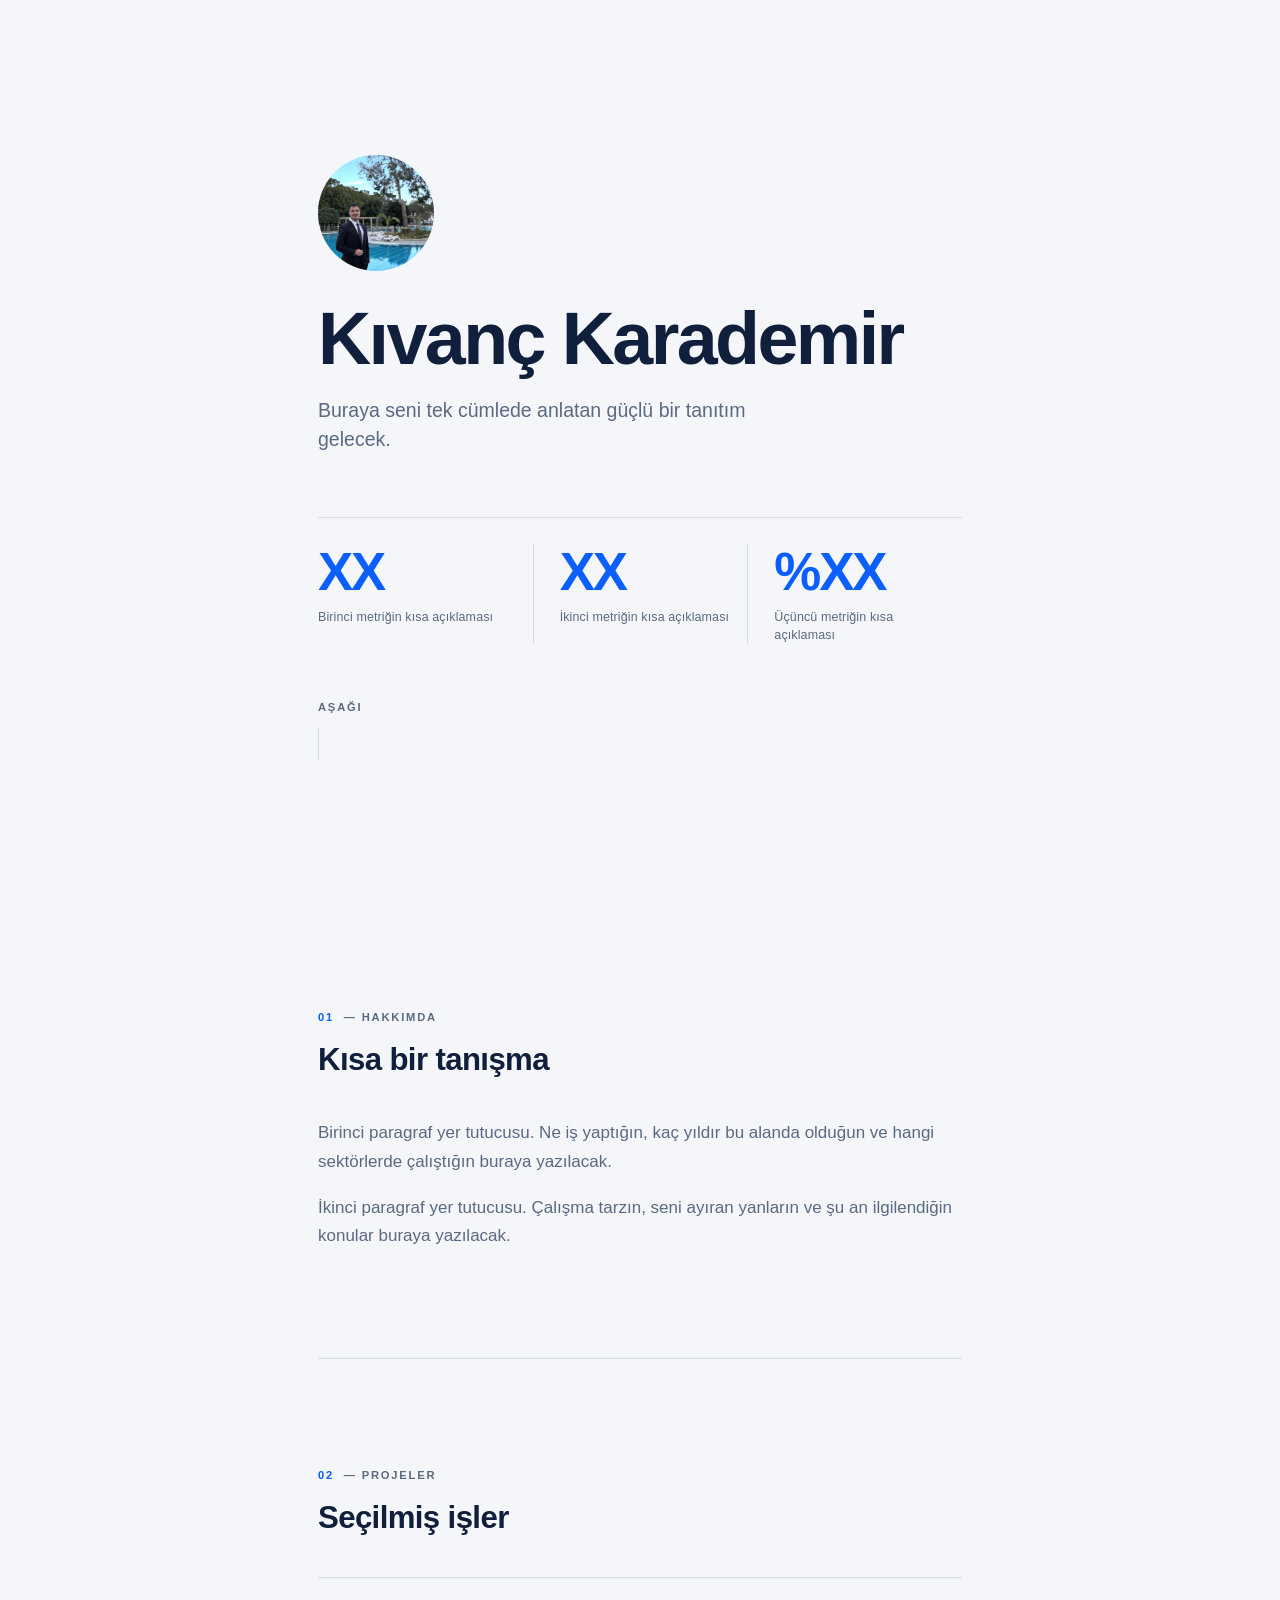
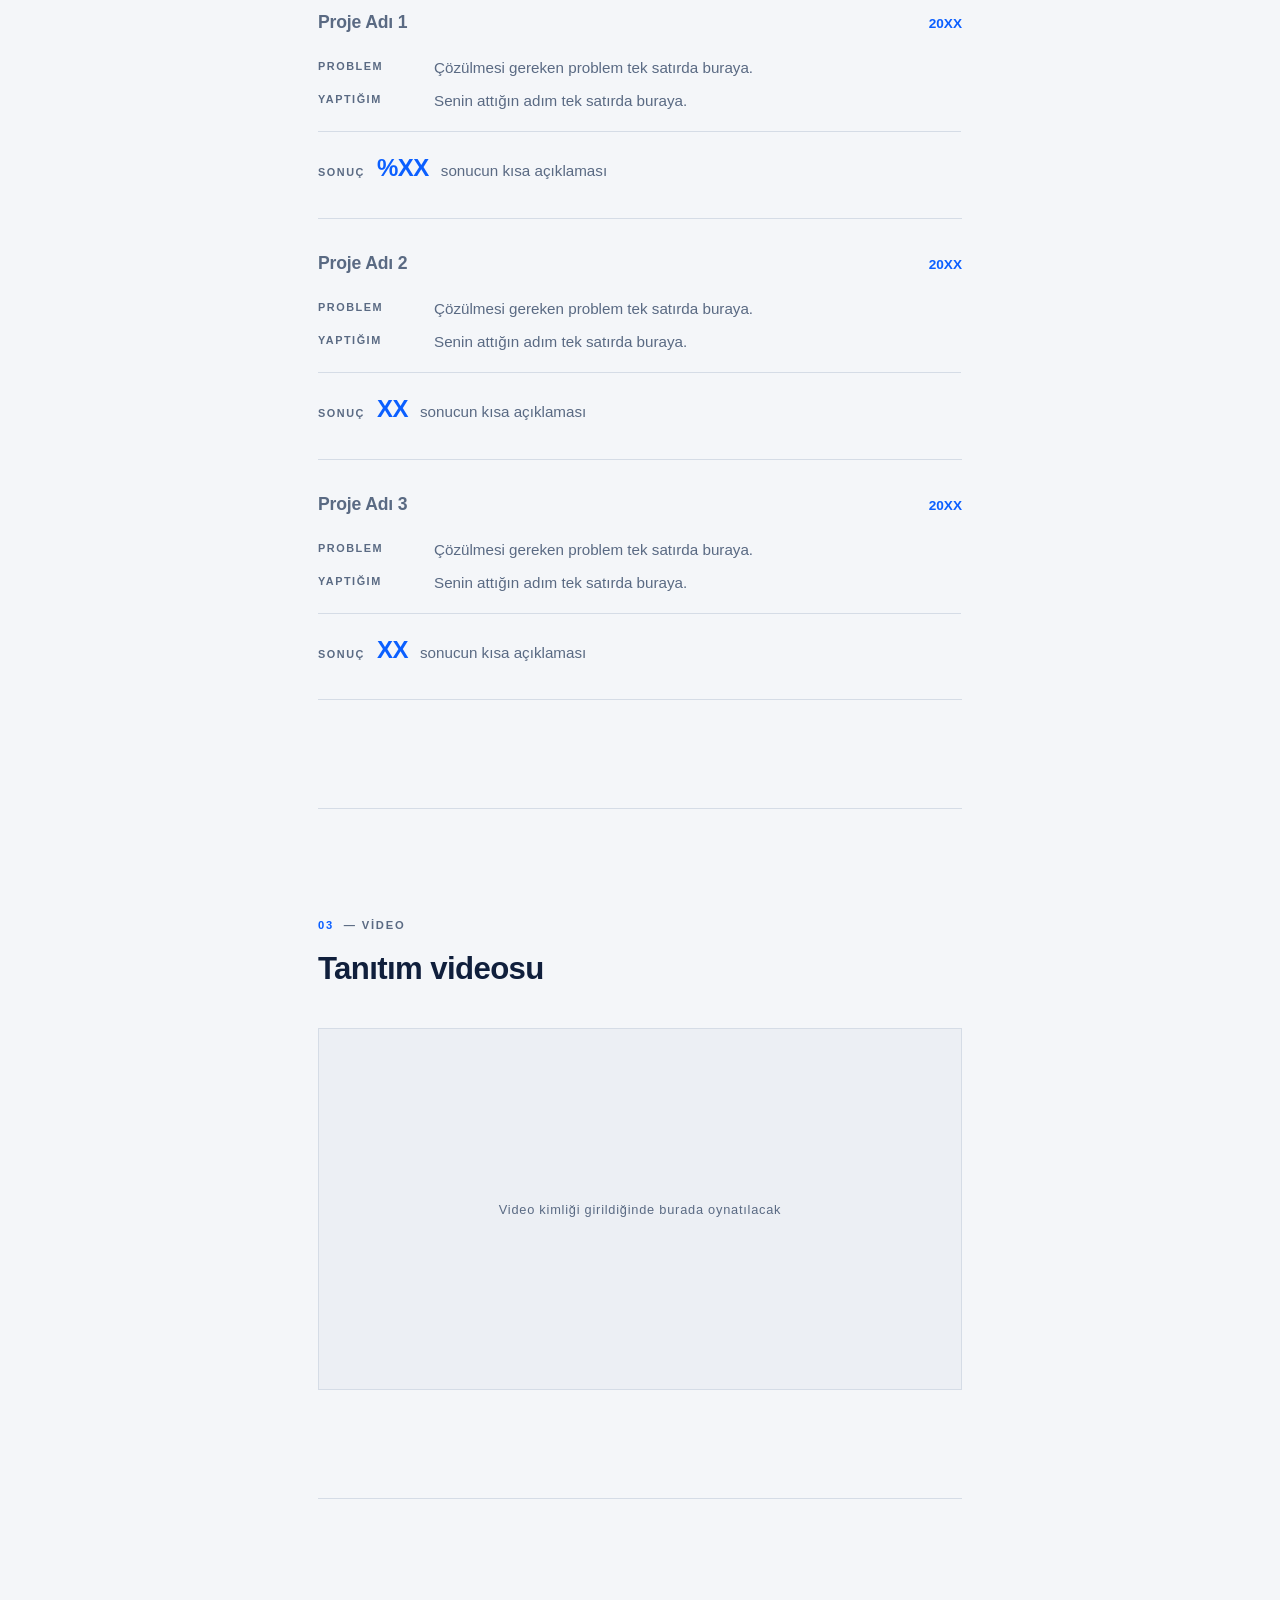
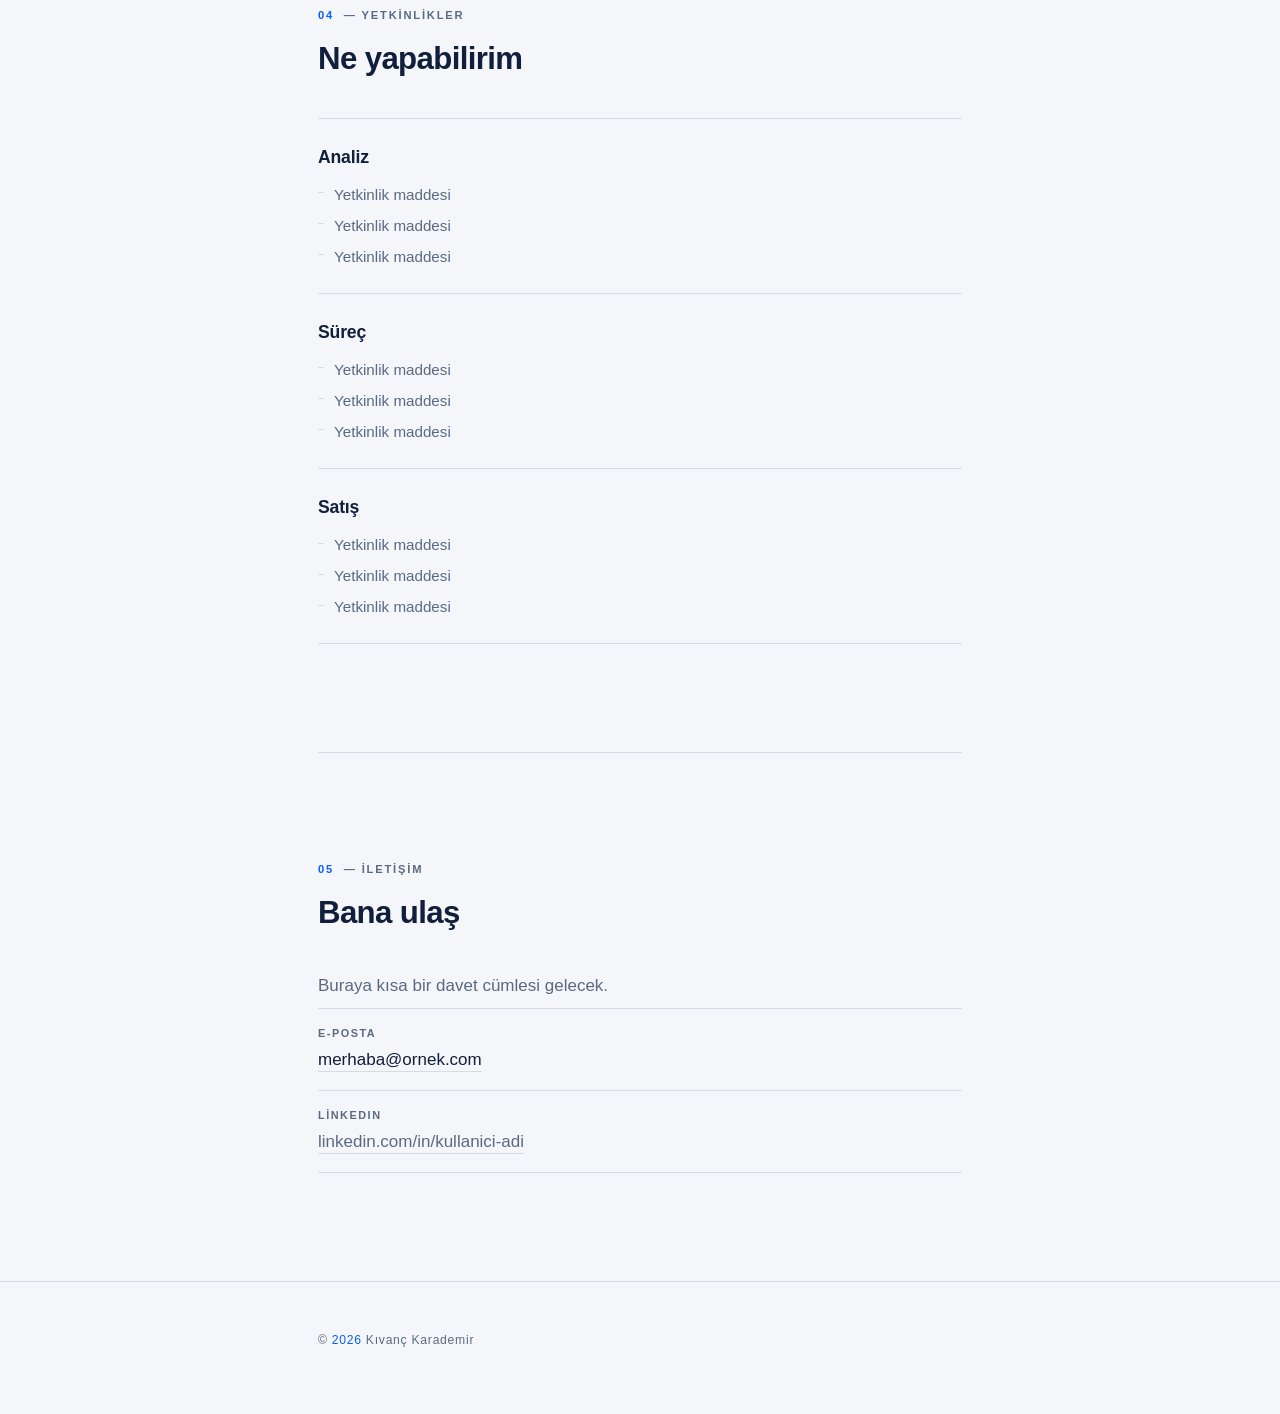
==== index.html @ ddd0c43c "yeni tasarım - elektrik mavisi palet, metrikler, video bölümü Co-Authored-By: Claude Opus 5 <noreply" ====
<!DOCTYPE html>
<html lang="tr">
<head>
<meta charset="UTF-8">
<meta name="viewport" content="width=device-width, initial-scale=1.0">
<title>Kıvanç Karademir</title>
<meta name="description" content="Kıvanç Karademir — kişisel portföy.">

<!-- JavaScript çalışıyorsa <html> etiketine "js" sınıfı eklenir.
     Belirme efekti yalnızca bu sınıf varken devreye girer; böylece
     JavaScript kapalıysa içerik gizli kalmaz, olduğu gibi görünür. -->
<script>document.documentElement.className = 'js';</script>

<style>
/* ==========================================================================
   DEĞİŞKENLER
   Tüm renkler ve ölçüler burada.
   ========================================================================== */
:root {
  --zemin:        #f4f6f9;   /* çok açık soğuk gri-beyaz */
  --zemin-2:      #eceff4;   /* bir tık koyu — video alanı gibi yüzeyler */
  --metin:        #101f3c;   /* koyu mürekkep laciverti */
  --metin-soluk:  #5a6a83;   /* ikincil yazı — soğuk gri */
  --cizgi:        #d5dce6;   /* ince ayraç çizgileri */
  --vurgu:        #0b5fff;   /* elektrik mavisi — YALNIZCA rakamlarda */

  --sutun:        700px;     /* okuma sütunu genişliği */
  --kenar:        28px;      /* sayfa kenar boşluğu */

  /* Tek bir sans-serif aile — serif yok, hepsi sistemde hazır */
  --sans: -apple-system, BlinkMacSystemFont, "Segoe UI", "Helvetica Neue",
          Helvetica, Arial, sans-serif;
}

/* ==========================================================================
   TEMEL
   ========================================================================== */
*, *::before, *::after { margin: 0; padding: 0; box-sizing: border-box; }

html { scroll-behavior: smooth; -webkit-text-size-adjust: 100%; }

body {
  background: var(--zemin);
  color: var(--metin);
  font-family: var(--sans);
  font-size: 17px;
  line-height: 1.65;
  -webkit-font-smoothing: antialiased;
}

/* Okuma sütunu — içerik sayfaya yayılmaz, ortada dar bir kolonda durur */
.sutun {
  width: 100%;
  max-width: var(--sutun);
  margin: 0 auto;
  padding: 0 var(--kenar);
}

/* Gövde metni: satır uzunluğu 68 karakteri geçmez */
p { max-width: 68ch; }

a { color: inherit; }

a:focus-visible { outline: 2px solid var(--metin); outline-offset: 3px; }

/* Yer tutucu metinler — doldurunca bu sınıfı sil, yazı normale döner */
.yer-tutucu { color: var(--metin-soluk); }

/* ==========================================================================
   VURGU KURALI  ————————————————————————————————————————————————
   Vurgu rengi SADECE sayısal değerlerde kullanılır. Başlıkta, bağlantıda,
   çizgide, ikonda kullanılmaz. Kural tek bir sınıfta toplandı: .sayi
   Sayfaya yeni bir rakam eklerken bu sınıfı ver, rengi kendi gelir.
   ========================================================================== */
.sayi {
  color: var(--vurgu);
  font-variant-numeric: tabular-nums;   /* rakamlar eşit genişlikte hizalanır */
  font-feature-settings: "tnum" 1;
}

/* ==========================================================================
   TİPOGRAFİ ÖLÇEĞİ
   Büyüklük sırası:  1) ad   2) metrik rakamları   3) bölüm başlıkları
   ========================================================================== */
h1 {
  font-size: clamp(2.6rem, 8.5vw, 4.6rem);
  font-weight: 650;
  line-height: 1.04;
  letter-spacing: -0.035em;
}

h2 {
  font-size: clamp(1.45rem, 3.4vw, 1.95rem);
  font-weight: 600;
  line-height: 1.25;
  letter-spacing: -0.02em;
}

h3 {
  font-size: 1.1rem;
  font-weight: 600;
  letter-spacing: -0.01em;
}

/* Küçük teknik etiketler — "01 — HAKKIMDA", "PROBLEM", "SONUÇ" */
.etiket {
  font-size: 0.7rem;
  font-weight: 600;
  text-transform: uppercase;
  letter-spacing: 0.16em;
  color: var(--metin-soluk);
  display: block;
  margin-bottom: 14px;
}

/* ==========================================================================
   BÖLÜM ARALIKLARI
   ========================================================================== */
.bolum { padding-bottom: clamp(80px, 12vh, 124px); }

.bolum > .sutun { padding-top: clamp(80px, 12vh, 124px); }

/* Ayraç çizgisi metnin kenarını takip eder, sütun dolgusunu değil */
.bolum + .bolum > .sutun { position: relative; }
.bolum + .bolum > .sutun::before {
  content: "";
  position: absolute;
  top: 0;
  left: var(--kenar);
  right: var(--kenar);
  height: 1px;
  background: var(--cizgi);
}

.bolum-basi { margin-bottom: 40px; }

/* ==========================================================================
   ÜST BÖLÜM + METRİKLER — ikisi birlikte ilk ekranı doldurur
   Metrikler kaydırmadan görünsün diye aynı tam ekran bloğun içindeler.
   ========================================================================== */
.ust {
  min-height: 100vh;
  min-height: 100svh;
  display: flex;
  flex-direction: column;
  justify-content: center;
  padding: 48px 0 32px;
}

/* Profil fotoğrafı — dairesel, ölçülü boyutta */
.profil {
  /* Genişlik ve yükseklik aynı değer — tam daire için ikisi de gerekli */
  width:  clamp(88px, 14vw, 116px);
  height: clamp(88px, 14vw, 116px);
  border-radius: 50%;
  object-fit: cover;
  /* Fotoğraf dikey; yüz üst tarafta kaldığı için kırpma noktasını
     yukarı çektim. Yüz ortalanmıyorsa bu yüzdeyi değiştir. */
  object-position: 50% 22%;
  display: block;
  margin-bottom: 30px;
}

.ust h1 { margin-bottom: 18px; }

/* Tek satırlık tanıtım cümlesi */
.tanitim {
  font-size: clamp(1.02rem, 2.4vw, 1.22rem);
  line-height: 1.5;
  color: var(--metin-soluk);
  max-width: 42ch;
}

/* ==========================================================================
   METRİK ŞERİDİ — üç metrik yan yana, aralarında ince dikey ayraç
   Rakamlar sayfadaki en büyük ikinci öğe.
   ========================================================================== */
.metrikler {
  display: grid;
  grid-template-columns: repeat(3, 1fr);
  margin-top: clamp(40px, 7vh, 66px);
  border-top: 1px solid var(--cizgi);
  padding-top: 26px;
}

.metrik { padding-right: 16px; }

/* Dikey ayraçlar — yalnızca 2. ve 3. metriğin soluna */
.metrik + .metrik {
  border-left: 1px solid var(--cizgi);
  padding-left: clamp(14px, 3vw, 26px);
}

.metrik-sayi {
  display: block;
  font-size: clamp(2rem, 6.5vw, 3.3rem);   /* ikinci en büyük öğe */
  font-weight: 650;
  line-height: 1.05;
  letter-spacing: -0.04em;
  margin-bottom: 8px;
}

.metrik-aciklama {
  display: block;
  font-size: 0.78rem;
  line-height: 1.45;
  color: var(--metin-soluk);
  letter-spacing: 0.01em;
}

/* Aşağı kaydırma işareti */
.kaydir {
  margin-top: clamp(32px, 6vh, 54px);
  display: inline-flex;
  flex-direction: column;
  align-items: flex-start;
  gap: 10px;
  font-size: 0.7rem;
  font-weight: 600;
  text-transform: uppercase;
  letter-spacing: 0.16em;
  color: var(--metin-soluk);
  text-decoration: none;
  width: fit-content;
}
.kaydir::after {
  content: "";
  width: 1px;
  height: 34px;
  background: var(--cizgi);
  display: block;
}
.kaydir:hover { color: var(--metin); }
.kaydir:hover::after { background: var(--metin); }

/* ==========================================================================
   PROJELER — her proje: ad / problem / ne yaptım / sonuç
   ========================================================================== */
.proje-liste { list-style: none; }

.proje { padding: 30px 0; border-top: 1px solid var(--cizgi); }
.proje:last-child { border-bottom: 1px solid var(--cizgi); }

.proje-ust {
  display: flex;
  align-items: baseline;
  justify-content: space-between;
  gap: 16px;
  margin-bottom: 18px;
}

.proje-yil { font-size: 0.85rem; font-weight: 600; white-space: nowrap; }

/* Problem / Yaptığım satırları — solda etiket, sağda tek satırlık metin */
.proje-detay { display: grid; gap: 8px; margin-bottom: 18px; }

@media (min-width: 620px) {
  .proje-detay { grid-template-columns: 96px 1fr; gap: 8px 20px; }
}

.proje-detay dt {
  font-size: 0.68rem;
  font-weight: 600;
  text-transform: uppercase;
  letter-spacing: 0.14em;
  color: var(--metin-soluk);
  padding-top: 3px;
}
.proje-detay dd { font-size: 0.95rem; color: var(--metin-soluk); }

/* SONUÇ satırı — rakam vurgu renginde ve kalın */
.sonuc {
  display: flex;
  align-items: baseline;
  gap: 12px;
  flex-wrap: wrap;
  padding-top: 16px;
  border-top: 1px solid var(--cizgi);
}

.sonuc-etiket {
  font-size: 0.68rem;
  font-weight: 700;
  text-transform: uppercase;
  letter-spacing: 0.14em;
  color: var(--metin-soluk);
}

.sonuc-sayi { font-size: 1.5rem; font-weight: 700; letter-spacing: -0.02em; }

.sonuc-metin { font-size: 0.95rem; color: var(--metin-soluk); }

/* ==========================================================================
   VİDEO — 16:9 oranı korunur, mobilde taşmaz
   ========================================================================== */
.video-cerceve {
  width: 100%;
  aspect-ratio: 16 / 9;
  background: var(--zemin-2);
  border: 1px solid var(--cizgi);
  overflow: hidden;
}

/* Gömülen iframe çerçeveyi tam doldurur */
.video-cerceve iframe {
  display: block;
  width: 100%;
  height: 100%;
  border: 0;
}

/* Video kimliği henüz girilmediğinde görünen boş alan */
.video-bos {
  width: 100%;
  height: 100%;
  display: flex;
  align-items: center;
  justify-content: center;
  text-align: center;
  padding: 20px;
  font-size: 0.8rem;
  letter-spacing: 0.06em;
  color: var(--metin-soluk);
}

/* Eski tarayıcılar aspect-ratio bilmiyorsa oran yine korunur */
@supports not (aspect-ratio: 16 / 9) {
  .video-cerceve { position: relative; padding-top: 56.25%; height: 0; }
  .video-cerceve > * { position: absolute; inset: 0; }
}

/* ==========================================================================
   YETKİNLİKLER — üç grup: Analiz, Süreç, Satış
   ========================================================================== */
.yetkinlik-grup { padding: 24px 0; border-top: 1px solid var(--cizgi); }
.yetkinlik-grup:last-child { border-bottom: 1px solid var(--cizgi); }

.yetkinlik-grup h3 { margin-bottom: 10px; }

.yetkinlik-grup ul { list-style: none; display: grid; gap: 6px; }

.yetkinlik-grup li {
  font-size: 0.95rem;
  color: var(--metin-soluk);
  padding-left: 16px;
  position: relative;
}
.yetkinlik-grup li::before {
  content: "";
  position: absolute;
  left: 0;
  top: 0.68em;
  width: 6px;
  height: 1px;
  background: var(--cizgi);
}

/* ==========================================================================
   İLETİŞİM
   ========================================================================== */
.iletisim-liste { list-style: none; margin-top: 8px; }

.iletisim-liste li { padding: 16px 0; border-top: 1px solid var(--cizgi); }
.iletisim-liste li:last-child { border-bottom: 1px solid var(--cizgi); }

.iletisim-liste .ad {
  display: block;
  font-size: 0.68rem;
  font-weight: 600;
  text-transform: uppercase;
  letter-spacing: 0.14em;
  color: var(--metin-soluk);
  margin-bottom: 3px;
}

.iletisim-liste a {
  text-decoration: none;
  border-bottom: 1px solid var(--cizgi);
  padding-bottom: 2px;
  transition: border-color 0.18s ease;
}
.iletisim-liste a:hover { border-color: var(--metin); }

/* ==========================================================================
   ALT BİLGİ
   ========================================================================== */
.alt {
  padding: 48px 0 64px;
  font-size: 0.76rem;
  letter-spacing: 0.06em;
  color: var(--metin-soluk);
  border-top: 1px solid var(--cizgi);
}

/* ==========================================================================
   BELİRME EFEKTİ — bölüm ekrana girince bir kez yumuşakça belirir
   ========================================================================== */
.js .belir {
  opacity: 0;
  transform: translateY(12px);
  transition: opacity 0.6s ease, transform 0.6s ease;
}
.js .belir.gorunur { opacity: 1; transform: none; }

/* ==========================================================================
   MOBİL
   ========================================================================== */
@media (max-width: 640px) {
  :root { --kenar: 20px; }
  body { font-size: 16px; }
  .metrik-aciklama { font-size: 0.72rem; }
  .proje-ust { flex-direction: column; gap: 2px; }
  .sonuc { gap: 8px; }
}

/* Hareket azaltma tercihi — tüm geçişleri kapat, içerik direkt görünsün */
@media (prefers-reduced-motion: reduce) {
  html { scroll-behavior: auto; }
  * { transition: none !important; animation: none !important; }
  .js .belir { opacity: 1; transform: none; }
}
</style>
</head>

<body>

<main>

  <!-- ========================================================================
       BÖLÜM 1 — ÜST BÖLÜM + METRİKLER (İLK EKRAN)
       Profil fotoğrafı, ad, tanıtım cümlesi ve hemen altında üç metrik.
       İkisi de aynı tam ekran bloğun içinde; metrikler kaydırmadan görünür.
       Fotoğraf: profil.jpg — kırpma noktası CSS'te .profil > object-position
       ======================================================================== -->
  <section class="ust" id="ust">
    <div class="sutun">
      <img class="profil" src="profil.jpg" alt="Kıvanç Karademir'in portre fotoğrafı" width="116" height="116">

      <h1>Kıvanç Karademir</h1>

      <p class="tanitim yer-tutucu">
        Buraya seni tek cümlede anlatan güçlü bir tanıtım gelecek.
      </p>

      <!-- METRİKLER — üç tane. Rakamlara .sayi sınıfı verildiği için
           vurgu rengini otomatik alırlar. Yeni metrik eklersen
           .metrikler ızgarasındaki sütun sayısını da güncelle. -->
      <div class="metrikler">
        <div class="metrik">
          <span class="metrik-sayi sayi">XX</span>
          <span class="metrik-aciklama yer-tutucu">Birinci metriğin kısa açıklaması</span>
        </div>
        <div class="metrik">
          <span class="metrik-sayi sayi">XX</span>
          <span class="metrik-aciklama yer-tutucu">İkinci metriğin kısa açıklaması</span>
        </div>
        <div class="metrik">
          <span class="metrik-sayi sayi">%XX</span>
          <span class="metrik-aciklama yer-tutucu">Üçüncü metriğin kısa açıklaması</span>
        </div>
      </div>

      <a class="kaydir" href="#hakkimda">Aşağı</a>
    </div>
  </section>

  <!-- ========================================================================
       BÖLÜM 2 — HAKKIMDA
       İki paragraf. Metni doldurunca "yer-tutucu" sınıflarını sil.
       ======================================================================== -->
  <section class="bolum belir" id="hakkimda">
    <div class="sutun">
      <div class="bolum-basi">
        <span class="etiket"><span class="sayi">01</span> &nbsp;— Hakkımda</span>
        <h2>Kısa bir tanışma</h2>
      </div>

      <p class="yer-tutucu" style="margin-bottom: 18px;">
        Birinci paragraf yer tutucusu. Ne iş yaptığın, kaç yıldır bu alanda
        olduğun ve hangi sektörlerde çalıştığın buraya yazılacak.
      </p>
      <p class="yer-tutucu">
        İkinci paragraf yer tutucusu. Çalışma tarzın, seni ayıran yanların
        ve şu an ilgilendiğin konular buraya yazılacak.
      </p>
    </div>
  </section>

  <!-- ========================================================================
       BÖLÜM 3 — PROJELER
       Her proje dört parçadan oluşur:
         ad  /  PROBLEM (tek satır)  /  YAPTIĞIM (tek satır)  /  SONUÇ (rakam)
       Yeni proje eklemek için bir <li class="proje"> bloğunu kopyala.
       ======================================================================== -->
  <section class="bolum belir" id="projeler">
    <div class="sutun">
      <div class="bolum-basi">
        <span class="etiket"><span class="sayi">02</span> &nbsp;— Projeler</span>
        <h2>Seçilmiş işler</h2>
      </div>

      <ul class="proje-liste">

        <!-- PROJE 1 -->
        <li class="proje">
          <div class="proje-ust">
            <h3 class="yer-tutucu">Proje Adı 1</h3>
            <span class="proje-yil sayi">20XX</span>
          </div>
          <dl class="proje-detay">
            <dt>Problem</dt>
            <dd class="yer-tutucu">Çözülmesi gereken problem tek satırda buraya.</dd>
            <dt>Yaptığım</dt>
            <dd class="yer-tutucu">Senin attığın adım tek satırda buraya.</dd>
          </dl>
          <p class="sonuc">
            <span class="sonuc-etiket">Sonuç</span>
            <span class="sonuc-sayi sayi">%XX</span>
            <span class="sonuc-metin yer-tutucu">sonucun kısa açıklaması</span>
          </p>
        </li>

        <!-- PROJE 2 -->
        <li class="proje">
          <div class="proje-ust">
            <h3 class="yer-tutucu">Proje Adı 2</h3>
            <span class="proje-yil sayi">20XX</span>
          </div>
          <dl class="proje-detay">
            <dt>Problem</dt>
            <dd class="yer-tutucu">Çözülmesi gereken problem tek satırda buraya.</dd>
            <dt>Yaptığım</dt>
            <dd class="yer-tutucu">Senin attığın adım tek satırda buraya.</dd>
          </dl>
          <p class="sonuc">
            <span class="sonuc-etiket">Sonuç</span>
            <span class="sonuc-sayi sayi">XX</span>
            <span class="sonuc-metin yer-tutucu">sonucun kısa açıklaması</span>
          </p>
        </li>

        <!-- PROJE 3 -->
        <li class="proje">
          <div class="proje-ust">
            <h3 class="yer-tutucu">Proje Adı 3</h3>
            <span class="proje-yil sayi">20XX</span>
          </div>
          <dl class="proje-detay">
            <dt>Problem</dt>
            <dd class="yer-tutucu">Çözülmesi gereken problem tek satırda buraya.</dd>
            <dt>Yaptığım</dt>
            <dd class="yer-tutucu">Senin attığın adım tek satırda buraya.</dd>
          </dl>
          <p class="sonuc">
            <span class="sonuc-etiket">Sonuç</span>
            <span class="sonuc-sayi sayi">XX</span>
            <span class="sonuc-metin yer-tutucu">sonucun kısa açıklaması</span>
          </p>
        </li>

      </ul>
    </div>
  </section>

  <!-- ========================================================================
       BÖLÜM 4 — VİDEO
       Alan 16:9 oranında, mobilde taşmaz.
       >>> VİDEO KİMLİĞİNİ DEĞİŞTİRMEK İÇİN: sayfanın en altındaki script
           bloğunda "VIDEO_KIMLIGI" satırını düzenle. Tek yer orası. <<<
       ======================================================================== -->
  <section class="bolum belir" id="video">
    <div class="sutun">
      <div class="bolum-basi">
        <span class="etiket"><span class="sayi">03</span> &nbsp;— Video</span>
        <h2>Tanıtım videosu</h2>
      </div>

      <div class="video-cerceve" id="video-cerceve">
        <!-- Video kimliği girilene kadar bu boş alan görünür.
             Kimlik girildiğinde script bu alanı iframe ile değiştirir. -->
        <div class="video-bos">Video kimliği girildiğinde burada oynatılacak</div>
      </div>
    </div>
  </section>

  <!-- ========================================================================
       BÖLÜM 5 — YETKİNLİKLER
       Üç grup: Analiz, Süreç, Satış. Madde eklemek için <li> kopyala.
       ======================================================================== -->
  <section class="bolum belir" id="yetkinlikler">
    <div class="sutun">
      <div class="bolum-basi">
        <span class="etiket"><span class="sayi">04</span> &nbsp;— Yetkinlikler</span>
        <h2>Ne yapabilirim</h2>
      </div>

      <!-- YETKİNLİK GRUBU 1 — ANALİZ -->
      <div class="yetkinlik-grup">
        <h3>Analiz</h3>
        <ul class="yer-tutucu">
          <li>Yetkinlik maddesi</li>
          <li>Yetkinlik maddesi</li>
          <li>Yetkinlik maddesi</li>
        </ul>
      </div>

      <!-- YETKİNLİK GRUBU 2 — SÜREÇ -->
      <div class="yetkinlik-grup">
        <h3>Süreç</h3>
        <ul class="yer-tutucu">
          <li>Yetkinlik maddesi</li>
          <li>Yetkinlik maddesi</li>
          <li>Yetkinlik maddesi</li>
        </ul>
      </div>

      <!-- YETKİNLİK GRUBU 3 — SATIŞ -->
      <div class="yetkinlik-grup">
        <h3>Satış</h3>
        <ul class="yer-tutucu">
          <li>Yetkinlik maddesi</li>
          <li>Yetkinlik maddesi</li>
          <li>Yetkinlik maddesi</li>
        </ul>
      </div>
    </div>
  </section>

  <!-- ========================================================================
       BÖLÜM 6 — İLETİŞİM
       E-posta HTML içinde düz yazılmıyor; en alttaki script parçalardan
       birleştiriyor. Adresi değiştirmek için oradaki iki değişkeni düzenle.
       ======================================================================== -->
  <section class="bolum belir" id="iletisim">
    <div class="sutun">
      <div class="bolum-basi">
        <span class="etiket"><span class="sayi">05</span> &nbsp;— İletişim</span>
        <h2>Bana ulaş</h2>
      </div>

      <p class="yer-tutucu">Buraya kısa bir davet cümlesi gelecek.</p>

      <ul class="iletisim-liste">
        <li>
          <span class="ad">E-posta</span>
          <!-- Bu alan JavaScript ile doldurulur. Kapalıysa aşağıdaki
               yedek metin görünür, adres yine de sızmaz. -->
          <span id="eposta-alani" class="yer-tutucu">e-posta adresi yükleniyor…</span>
        </li>
        <li>
          <span class="ad">LinkedIn</span>
          <!-- href kısmını kendi profil adresinle değiştir -->
          <a href="https://www.linkedin.com/in/kullanici-adi/" target="_blank" rel="noopener noreferrer">
            <span class="yer-tutucu">linkedin.com/in/kullanici-adi</span>
          </a>
        </li>
      </ul>
    </div>
  </section>

</main>

<!-- ==========================================================================
     ALT BİLGİ
     ========================================================================== -->
<footer class="alt">
  <div class="sutun">© <span class="sayi">2026</span> Kıvanç Karademir</div>
</footer>

<script>
/* ==========================================================================
   1) VİDEO
   >>> DEĞİŞTİRİLECEK TEK YER BURASI <<<
   YouTube adresindeki "watch?v=" sonrasındaki kimliği tırnak arasına yaz.
   Örnek adres:  https://www.youtube.com/watch?v=AbCdEf12345
   Örnek kimlik: AbCdEf12345
   Boş bırakılırsa sayfada boş çerçeve görünür, hata vermez.
   ========================================================================== */
var VIDEO_KIMLIGI = '';

(function () {
  if (!VIDEO_KIMLIGI) return;               /* kimlik yoksa boş alan kalsın */

  var cerceve = document.getElementById('video-cerceve');
  if (!cerceve) return;

  var iframe = document.createElement('iframe');
  /* nocookie alan adı: izleyici videoyu oynatmadan çerez yazılmaz */
  iframe.src = 'https://www.youtube-nocookie.com/embed/' + VIDEO_KIMLIGI;
  iframe.title = 'Tanıtım videosu';
  iframe.loading = 'lazy';
  iframe.allow = 'accelerometer; clipboard-write; encrypted-media; picture-in-picture';
  iframe.setAttribute('allowfullscreen', '');
  iframe.referrerPolicy = 'strict-origin-when-cross-origin';

  cerceve.textContent = '';
  cerceve.appendChild(iframe);
})();

/* ==========================================================================
   2) E-POSTA ADRESİNİ PARÇALARDAN KUR
   Adres kaynak kodda tek parça hâlde geçmiyor; tarayıcı çalışırken
   birleştiriyor. Sayfayı tarayan basit spam botları bunu göremez.
   ADRESİ DEĞİŞTİRMEK İÇİN: aşağıdaki iki satırı düzenle.
   ========================================================================== */
(function () {
  var kullanici = 'merhaba';       /* ← @ işaretinden önceki kısım */
  var alan      = 'ornek.com';     /* ← @ işaretinden sonraki kısım */

  var adres = kullanici + String.fromCharCode(64) + alan;
  var kutu  = document.getElementById('eposta-alani');
  if (!kutu) return;

  var link = document.createElement('a');
  link.href = 'mai' + 'lto:' + adres;
  link.textContent = adres;
  kutu.textContent = '';
  kutu.classList.remove('yer-tutucu');
  kutu.appendChild(link);
})();

/* ==========================================================================
   3) BÖLÜM BELİRME EFEKTİ
   Bölüm ekrana girdiğinde bir kez yumuşakça belirir. Hareket azaltma
   tercihi açıksa hiç çalışmaz, içerik doğrudan görünür.
   ========================================================================== */
(function () {
  var azHareket = window.matchMedia('(prefers-reduced-motion: reduce)').matches;
  var ogeler = document.querySelectorAll('.belir');

  if (azHareket || !('IntersectionObserver' in window)) {
    for (var i = 0; i < ogeler.length; i++) ogeler[i].classList.add('gorunur');
    return;
  }

  var gozlemci = new IntersectionObserver(function (girisler) {
    girisler.forEach(function (giris) {
      if (giris.isIntersecting) {
        giris.target.classList.add('gorunur');
        gozlemci.unobserve(giris.target);   /* efekt yalnızca bir kez */
      }
    });
  }, { threshold: 0.12, rootMargin: '0px 0px -8% 0px' });

  ogeler.forEach(function (oge) { gozlemci.observe(oge); });
})();
</script>

</body>
</html>
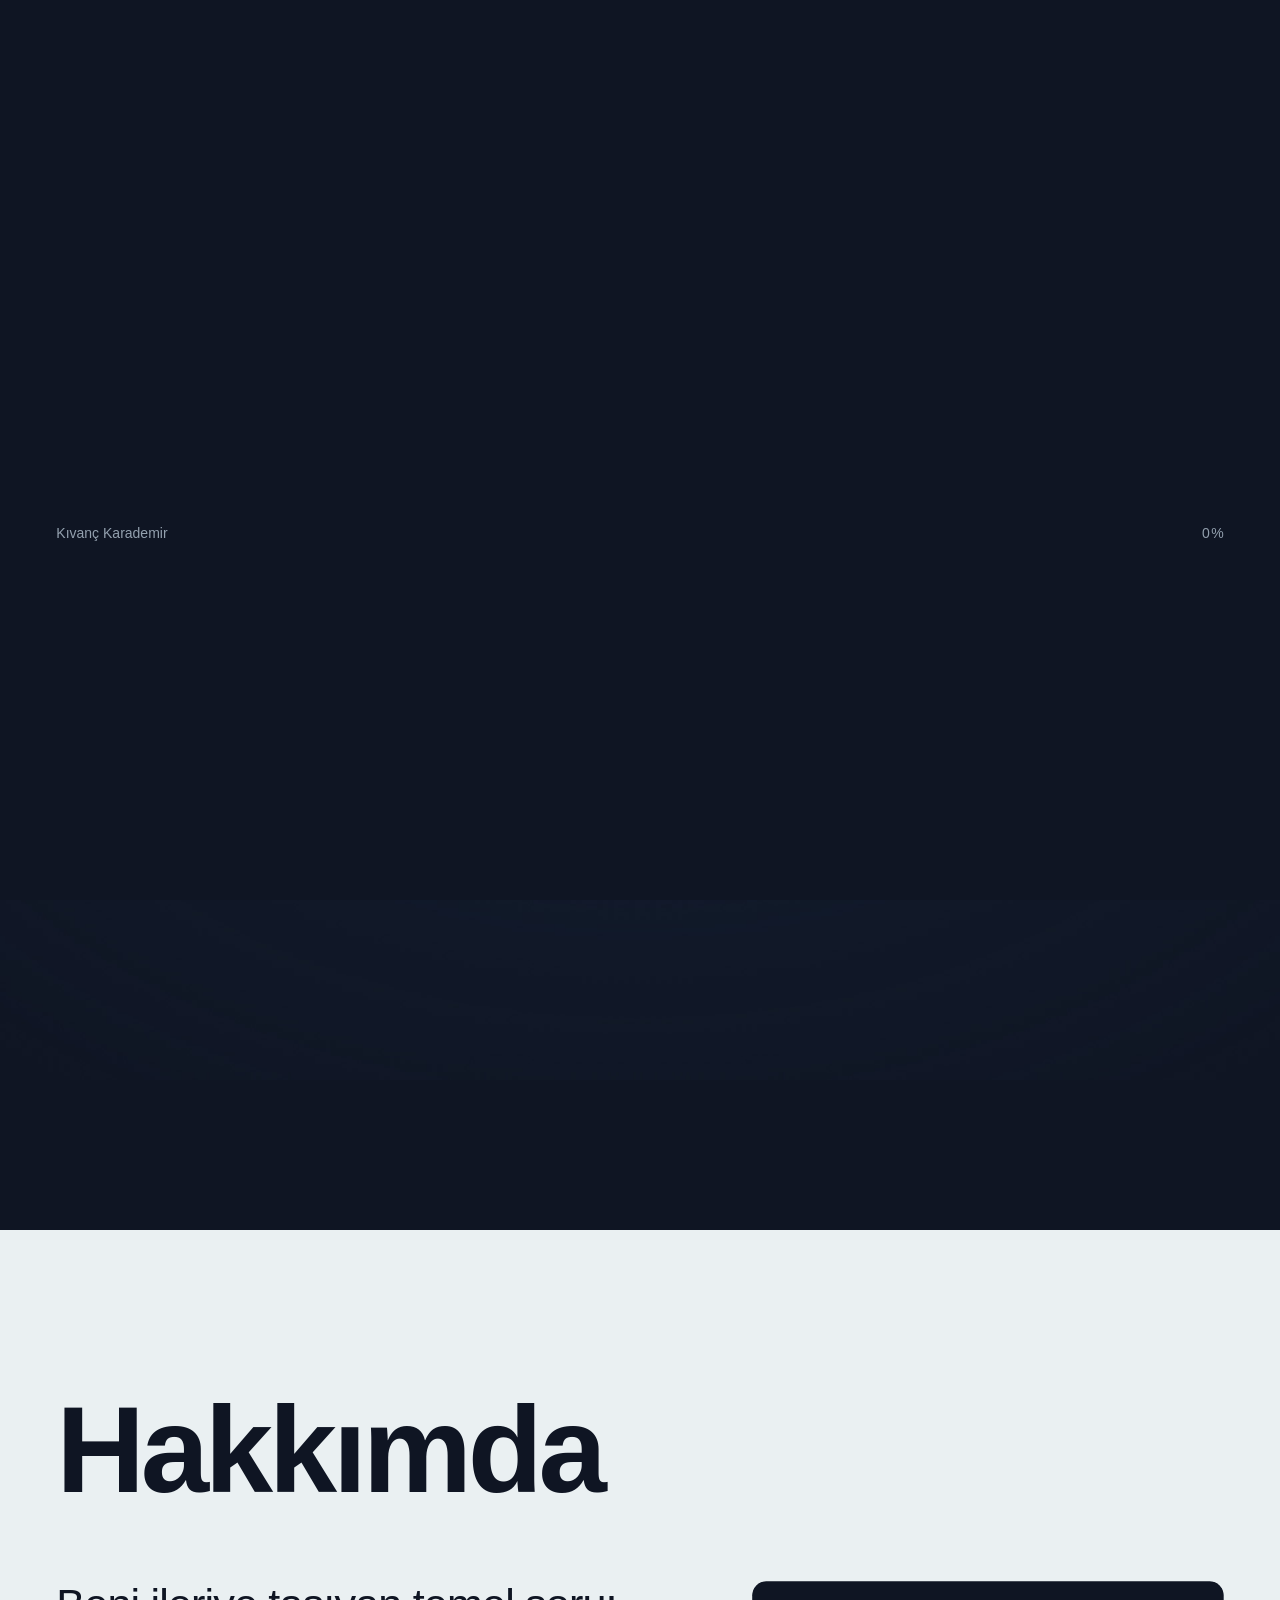
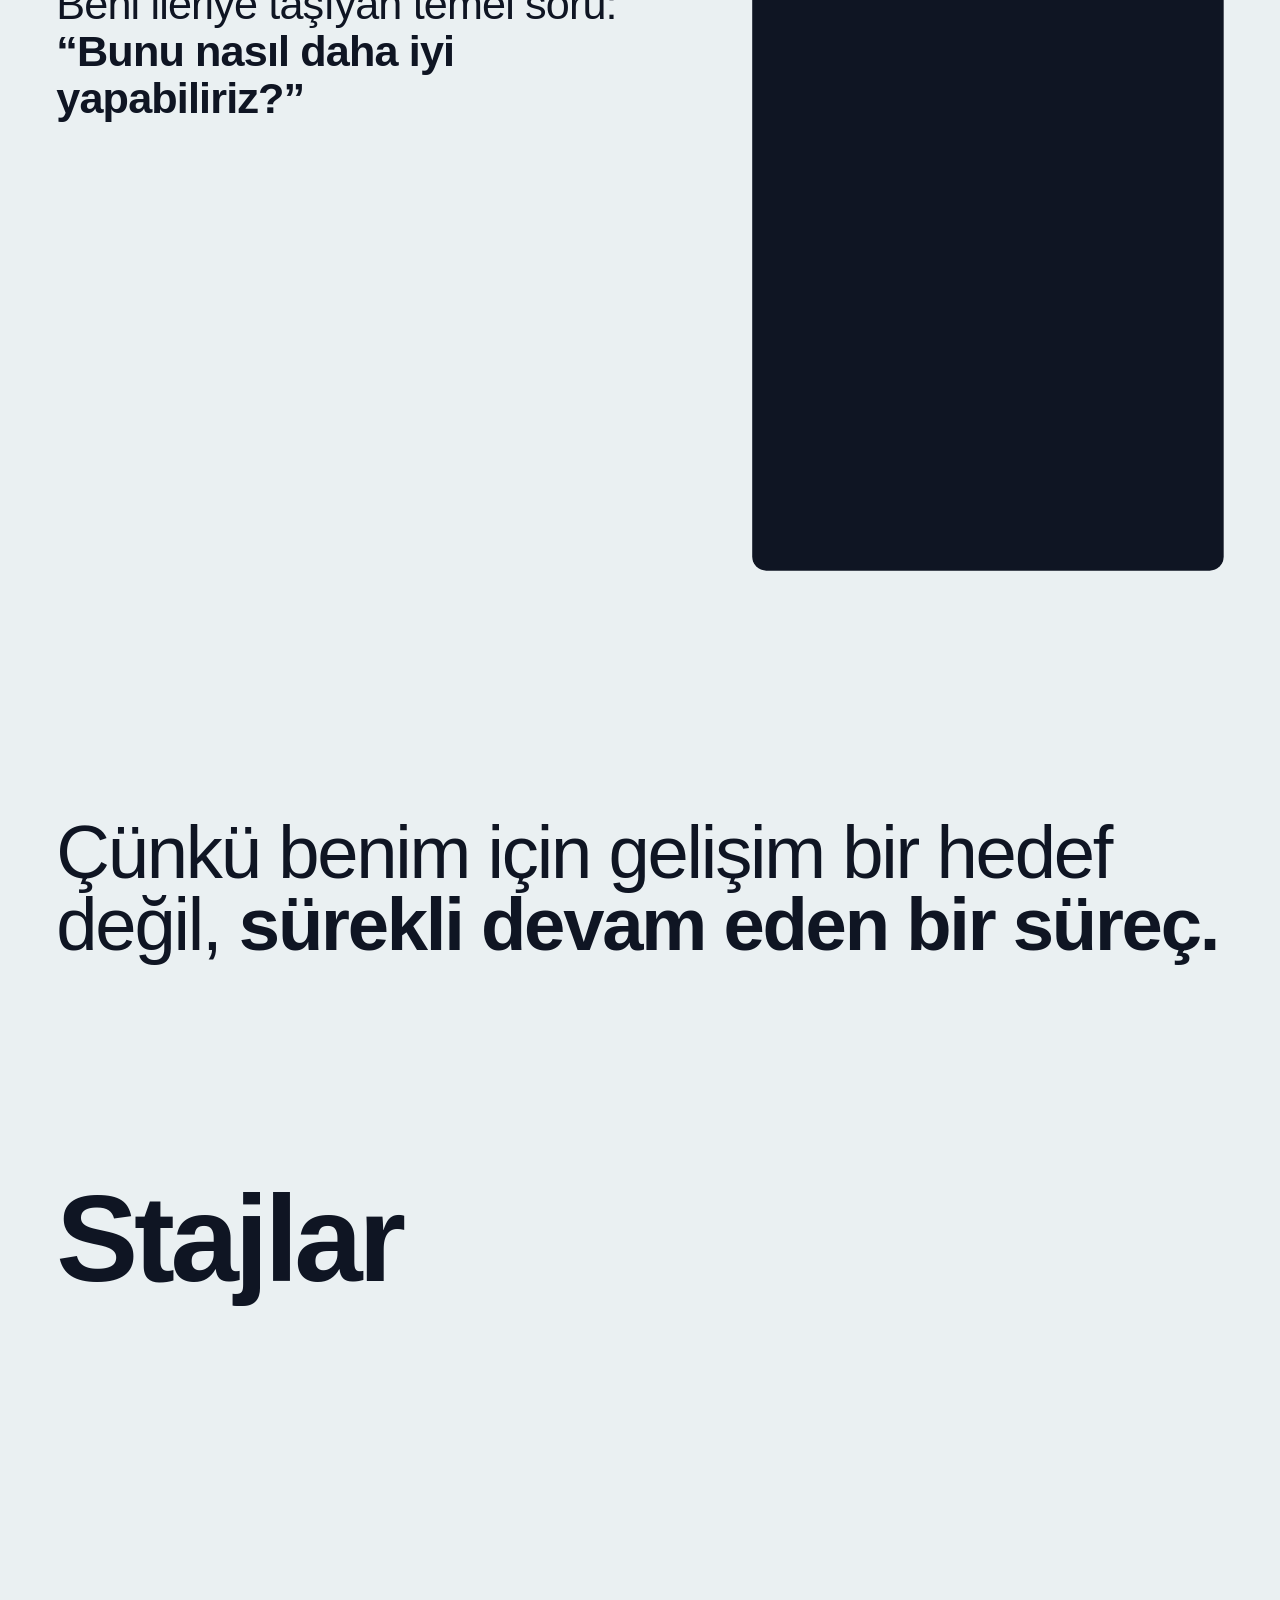
==== commit 20a01385: "yeni site: sinematik kariyer sitesi Kaydırmayla oynatılan giriş filmi, Hakkımda, Stajlar, Eğitim Pro" ====
--- a/index.html
+++ b/index.html
@@ -1,750 +1,307 @@
-<!DOCTYPE html>
+<!doctype html>
 <html lang="tr">
 <head>
-<meta charset="UTF-8">
-<meta name="viewport" content="width=device-width, initial-scale=1.0">
-<title>Kıvanç Karademir</title>
-<meta name="description" content="Kıvanç Karademir — kişisel portföy.">
-
-<!-- JavaScript çalışıyorsa <html> etiketine "js" sınıfı eklenir.
-     Belirme efekti yalnızca bu sınıf varken devreye girer; böylece
-     JavaScript kapalıysa içerik gizli kalmaz, olduğu gibi görünür. -->
-<script>document.documentElement.className = 'js';</script>
-
-<style>
-/* ==========================================================================
-   DEĞİŞKENLER
-   Tüm renkler ve ölçüler burada.
-   ========================================================================== */
-:root {
-  --zemin:        #f4f6f9;   /* çok açık soğuk gri-beyaz */
-  --zemin-2:      #eceff4;   /* bir tık koyu — video alanı gibi yüzeyler */
-  --metin:        #101f3c;   /* koyu mürekkep laciverti */
-  --metin-soluk:  #5a6a83;   /* ikincil yazı — soğuk gri */
-  --cizgi:        #d5dce6;   /* ince ayraç çizgileri */
-  --vurgu:        #0b5fff;   /* elektrik mavisi — YALNIZCA rakamlarda */
-
-  --sutun:        700px;     /* okuma sütunu genişliği */
-  --kenar:        28px;      /* sayfa kenar boşluğu */
-
-  /* Tek bir sans-serif aile — serif yok, hepsi sistemde hazır */
-  --sans: -apple-system, BlinkMacSystemFont, "Segoe UI", "Helvetica Neue",
-          Helvetica, Arial, sans-serif;
-}
-
-/* ==========================================================================
-   TEMEL
-   ========================================================================== */
-*, *::before, *::after { margin: 0; padding: 0; box-sizing: border-box; }
-
-html { scroll-behavior: smooth; -webkit-text-size-adjust: 100%; }
-
-body {
-  background: var(--zemin);
-  color: var(--metin);
-  font-family: var(--sans);
-  font-size: 17px;
-  line-height: 1.65;
-  -webkit-font-smoothing: antialiased;
-}
-
-/* Okuma sütunu — içerik sayfaya yayılmaz, ortada dar bir kolonda durur */
-.sutun {
-  width: 100%;
-  max-width: var(--sutun);
-  margin: 0 auto;
-  padding: 0 var(--kenar);
-}
-
-/* Gövde metni: satır uzunluğu 68 karakteri geçmez */
-p { max-width: 68ch; }
-
-a { color: inherit; }
-
-a:focus-visible { outline: 2px solid var(--metin); outline-offset: 3px; }
-
-/* Yer tutucu metinler — doldurunca bu sınıfı sil, yazı normale döner */
-.yer-tutucu { color: var(--metin-soluk); }
-
-/* ==========================================================================
-   VURGU KURALI  ————————————————————————————————————————————————
-   Vurgu rengi SADECE sayısal değerlerde kullanılır. Başlıkta, bağlantıda,
-   çizgide, ikonda kullanılmaz. Kural tek bir sınıfta toplandı: .sayi
-   Sayfaya yeni bir rakam eklerken bu sınıfı ver, rengi kendi gelir.
-   ========================================================================== */
-.sayi {
-  color: var(--vurgu);
-  font-variant-numeric: tabular-nums;   /* rakamlar eşit genişlikte hizalanır */
-  font-feature-settings: "tnum" 1;
-}
-
-/* ==========================================================================
-   TİPOGRAFİ ÖLÇEĞİ
-   Büyüklük sırası:  1) ad   2) metrik rakamları   3) bölüm başlıkları
-   ========================================================================== */
-h1 {
-  font-size: clamp(2.6rem, 8.5vw, 4.6rem);
-  font-weight: 650;
-  line-height: 1.04;
-  letter-spacing: -0.035em;
-}
-
-h2 {
-  font-size: clamp(1.45rem, 3.4vw, 1.95rem);
-  font-weight: 600;
-  line-height: 1.25;
-  letter-spacing: -0.02em;
-}
-
-h3 {
-  font-size: 1.1rem;
-  font-weight: 600;
-  letter-spacing: -0.01em;
-}
-
-/* Küçük teknik etiketler — "01 — HAKKIMDA", "PROBLEM", "SONUÇ" */
-.etiket {
-  font-size: 0.7rem;
-  font-weight: 600;
-  text-transform: uppercase;
-  letter-spacing: 0.16em;
-  color: var(--metin-soluk);
-  display: block;
-  margin-bottom: 14px;
-}
-
-/* ==========================================================================
-   BÖLÜM ARALIKLARI
-   ========================================================================== */
-.bolum { padding-bottom: clamp(80px, 12vh, 124px); }
-
-.bolum > .sutun { padding-top: clamp(80px, 12vh, 124px); }
-
-/* Ayraç çizgisi metnin kenarını takip eder, sütun dolgusunu değil */
-.bolum + .bolum > .sutun { position: relative; }
-.bolum + .bolum > .sutun::before {
-  content: "";
-  position: absolute;
-  top: 0;
-  left: var(--kenar);
-  right: var(--kenar);
-  height: 1px;
-  background: var(--cizgi);
-}
-
-.bolum-basi { margin-bottom: 40px; }
-
-/* ==========================================================================
-   ÜST BÖLÜM + METRİKLER — ikisi birlikte ilk ekranı doldurur
-   Metrikler kaydırmadan görünsün diye aynı tam ekran bloğun içindeler.
-   ========================================================================== */
-.ust {
-  min-height: 100vh;
-  min-height: 100svh;
-  display: flex;
-  flex-direction: column;
-  justify-content: center;
-  padding: 48px 0 32px;
-}
-
-/* Profil fotoğrafı — dairesel, ölçülü boyutta */
-.profil {
-  /* Genişlik ve yükseklik aynı değer — tam daire için ikisi de gerekli */
-  width:  clamp(88px, 14vw, 116px);
-  height: clamp(88px, 14vw, 116px);
-  border-radius: 50%;
-  object-fit: cover;
-  /* Fotoğraf dikey; yüz üst tarafta kaldığı için kırpma noktasını
-     yukarı çektim. Yüz ortalanmıyorsa bu yüzdeyi değiştir. */
-  object-position: 50% 22%;
-  display: block;
-  margin-bottom: 30px;
-}
-
-.ust h1 { margin-bottom: 18px; }
-
-/* Tek satırlık tanıtım cümlesi */
-.tanitim {
-  font-size: clamp(1.02rem, 2.4vw, 1.22rem);
-  line-height: 1.5;
-  color: var(--metin-soluk);
-  max-width: 42ch;
-}
-
-/* ==========================================================================
-   METRİK ŞERİDİ — üç metrik yan yana, aralarında ince dikey ayraç
-   Rakamlar sayfadaki en büyük ikinci öğe.
-   ========================================================================== */
-.metrikler {
-  display: grid;
-  grid-template-columns: repeat(3, 1fr);
-  margin-top: clamp(40px, 7vh, 66px);
-  border-top: 1px solid var(--cizgi);
-  padding-top: 26px;
-}
-
-.metrik { padding-right: 16px; }
-
-/* Dikey ayraçlar — yalnızca 2. ve 3. metriğin soluna */
-.metrik + .metrik {
-  border-left: 1px solid var(--cizgi);
-  padding-left: clamp(14px, 3vw, 26px);
-}
-
-.metrik-sayi {
-  display: block;
-  font-size: clamp(2rem, 6.5vw, 3.3rem);   /* ikinci en büyük öğe */
-  font-weight: 650;
-  line-height: 1.05;
-  letter-spacing: -0.04em;
-  margin-bottom: 8px;
-}
-
-.metrik-aciklama {
-  display: block;
-  font-size: 0.78rem;
-  line-height: 1.45;
-  color: var(--metin-soluk);
-  letter-spacing: 0.01em;
-}
-
-/* Aşağı kaydırma işareti */
-.kaydir {
-  margin-top: clamp(32px, 6vh, 54px);
-  display: inline-flex;
-  flex-direction: column;
-  align-items: flex-start;
-  gap: 10px;
-  font-size: 0.7rem;
-  font-weight: 600;
-  text-transform: uppercase;
-  letter-spacing: 0.16em;
-  color: var(--metin-soluk);
-  text-decoration: none;
-  width: fit-content;
-}
-.kaydir::after {
-  content: "";
-  width: 1px;
-  height: 34px;
-  background: var(--cizgi);
-  display: block;
-}
-.kaydir:hover { color: var(--metin); }
-.kaydir:hover::after { background: var(--metin); }
-
-/* ==========================================================================
-   PROJELER — her proje: ad / problem / ne yaptım / sonuç
-   ========================================================================== */
-.proje-liste { list-style: none; }
-
-.proje { padding: 30px 0; border-top: 1px solid var(--cizgi); }
-.proje:last-child { border-bottom: 1px solid var(--cizgi); }
-
-.proje-ust {
-  display: flex;
-  align-items: baseline;
-  justify-content: space-between;
-  gap: 16px;
-  margin-bottom: 18px;
-}
-
-.proje-yil { font-size: 0.85rem; font-weight: 600; white-space: nowrap; }
-
-/* Problem / Yaptığım satırları — solda etiket, sağda tek satırlık metin */
-.proje-detay { display: grid; gap: 8px; margin-bottom: 18px; }
-
-@media (min-width: 620px) {
-  .proje-detay { grid-template-columns: 96px 1fr; gap: 8px 20px; }
-}
-
-.proje-detay dt {
-  font-size: 0.68rem;
-  font-weight: 600;
-  text-transform: uppercase;
-  letter-spacing: 0.14em;
-  color: var(--metin-soluk);
-  padding-top: 3px;
-}
-.proje-detay dd { font-size: 0.95rem; color: var(--metin-soluk); }
-
-/* SONUÇ satırı — rakam vurgu renginde ve kalın */
-.sonuc {
-  display: flex;
-  align-items: baseline;
-  gap: 12px;
-  flex-wrap: wrap;
-  padding-top: 16px;
-  border-top: 1px solid var(--cizgi);
-}
-
-.sonuc-etiket {
-  font-size: 0.68rem;
-  font-weight: 700;
-  text-transform: uppercase;
-  letter-spacing: 0.14em;
-  color: var(--metin-soluk);
-}
-
-.sonuc-sayi { font-size: 1.5rem; font-weight: 700; letter-spacing: -0.02em; }
-
-.sonuc-metin { font-size: 0.95rem; color: var(--metin-soluk); }
-
-/* ==========================================================================
-   VİDEO — 16:9 oranı korunur, mobilde taşmaz
-   ========================================================================== */
-.video-cerceve {
-  width: 100%;
-  aspect-ratio: 16 / 9;
-  background: var(--zemin-2);
-  border: 1px solid var(--cizgi);
-  overflow: hidden;
-}
-
-/* Gömülen iframe çerçeveyi tam doldurur */
-.video-cerceve iframe {
-  display: block;
-  width: 100%;
-  height: 100%;
-  border: 0;
-}
-
-/* Video kimliği henüz girilmediğinde görünen boş alan */
-.video-bos {
-  width: 100%;
-  height: 100%;
-  display: flex;
-  align-items: center;
-  justify-content: center;
-  text-align: center;
-  padding: 20px;
-  font-size: 0.8rem;
-  letter-spacing: 0.06em;
-  color: var(--metin-soluk);
-}
-
-/* Eski tarayıcılar aspect-ratio bilmiyorsa oran yine korunur */
-@supports not (aspect-ratio: 16 / 9) {
-  .video-cerceve { position: relative; padding-top: 56.25%; height: 0; }
-  .video-cerceve > * { position: absolute; inset: 0; }
-}
-
-/* ==========================================================================
-   YETKİNLİKLER — üç grup: Analiz, Süreç, Satış
-   ========================================================================== */
-.yetkinlik-grup { padding: 24px 0; border-top: 1px solid var(--cizgi); }
-.yetkinlik-grup:last-child { border-bottom: 1px solid var(--cizgi); }
-
-.yetkinlik-grup h3 { margin-bottom: 10px; }
-
-.yetkinlik-grup ul { list-style: none; display: grid; gap: 6px; }
-
-.yetkinlik-grup li {
-  font-size: 0.95rem;
-  color: var(--metin-soluk);
-  padding-left: 16px;
-  position: relative;
-}
-.yetkinlik-grup li::before {
-  content: "";
-  position: absolute;
-  left: 0;
-  top: 0.68em;
-  width: 6px;
-  height: 1px;
-  background: var(--cizgi);
-}
-
-/* ==========================================================================
-   İLETİŞİM
-   ========================================================================== */
-.iletisim-liste { list-style: none; margin-top: 8px; }
-
-.iletisim-liste li { padding: 16px 0; border-top: 1px solid var(--cizgi); }
-.iletisim-liste li:last-child { border-bottom: 1px solid var(--cizgi); }
-
-.iletisim-liste .ad {
-  display: block;
-  font-size: 0.68rem;
-  font-weight: 600;
-  text-transform: uppercase;
-  letter-spacing: 0.14em;
-  color: var(--metin-soluk);
-  margin-bottom: 3px;
-}
-
-.iletisim-liste a {
-  text-decoration: none;
-  border-bottom: 1px solid var(--cizgi);
-  padding-bottom: 2px;
-  transition: border-color 0.18s ease;
-}
-.iletisim-liste a:hover { border-color: var(--metin); }
-
-/* ==========================================================================
-   ALT BİLGİ
-   ========================================================================== */
-.alt {
-  padding: 48px 0 64px;
-  font-size: 0.76rem;
-  letter-spacing: 0.06em;
-  color: var(--metin-soluk);
-  border-top: 1px solid var(--cizgi);
-}
-
-/* ==========================================================================
-   BELİRME EFEKTİ — bölüm ekrana girince bir kez yumuşakça belirir
-   ========================================================================== */
-.js .belir {
-  opacity: 0;
-  transform: translateY(12px);
-  transition: opacity 0.6s ease, transform 0.6s ease;
-}
-.js .belir.gorunur { opacity: 1; transform: none; }
-
-/* ==========================================================================
-   MOBİL
-   ========================================================================== */
-@media (max-width: 640px) {
-  :root { --kenar: 20px; }
-  body { font-size: 16px; }
-  .metrik-aciklama { font-size: 0.72rem; }
-  .proje-ust { flex-direction: column; gap: 2px; }
-  .sonuc { gap: 8px; }
-}
-
-/* Hareket azaltma tercihi — tüm geçişleri kapat, içerik direkt görünsün */
-@media (prefers-reduced-motion: reduce) {
-  html { scroll-behavior: auto; }
-  * { transition: none !important; animation: none !important; }
-  .js .belir { opacity: 1; transform: none; }
-}
-</style>
+  <meta charset="utf-8">
+  <meta name="viewport" content="width=device-width, initial-scale=1, viewport-fit=cover">
+  <title>Kıvanç Karademir | Perakende Kanal Satış Yöneticisi</title>
+  <meta name="description" content="Kıvanç Karademir: Türk Telekom’da Perakende Kanal Satış Yöneticisi. Satış, insan, veri ve teknolojiyi bir araya getirerek verimli ve sürdürülebilir sonuçlar üretir.">
+  <meta name="theme-color" content="#0F1523">
+  <meta property="og:type" content="website">
+  <meta property="og:title" content="Kıvanç Karademir">
+  <meta property="og:description" content="Bunu nasıl daha iyi yapabiliriz? Satış, insan, veri ve teknolojinin kesişiminde bir kariyer.">
+  <meta property="og:url" content="https://kivancsh.github.io/">
+  <meta property="og:image" content="https://kivancsh.github.io/public/video/still.jpg">
+  <link rel="canonical" href="https://kivancsh.github.io/">
+  <link rel="icon" href="data:image/svg+xml,%3Csvg xmlns='http://www.w3.org/2000/svg' viewBox='0 0 64 64'%3E%3Crect width='64' height='64' rx='14' fill='%230F1523'/%3E%3Cpath d='M10 40h44' stroke='%237CCBF2' stroke-width='3' stroke-linecap='round'/%3E%3C/svg%3E">
+
+  <link rel="preconnect" href="https://fonts.googleapis.com">
+  <link rel="preconnect" href="https://fonts.gstatic.com" crossorigin>
+  <link rel="stylesheet" href="https://fonts.googleapis.com/css2?family=Archivo:ital,wdth,wght@0,62..125,100..900;1,62..125,100..900&display=swap">
+  <link rel="preload" as="image" href="public/video/poster.jpg" media="(min-width: 861px)">
+  <link rel="preload" as="image" href="public/video/poster-mobile.jpg" media="(max-width: 860px)">
+
+  <link rel="stylesheet" href="assets/css/scrollcraft.css">
+  <link rel="stylesheet" href="assets/css/main.css">
+  <script>
+    // Düzen JS çalışmadan önce doğru moda geçsin (ilk boyamada sıçrama olmasın)
+    (function (d) {
+      var m = matchMedia('(max-width: 860px), (hover: none) and (pointer: coarse)').matches;
+      var r = matchMedia('(prefers-reduced-motion: reduce)').matches;
+      d.classList.add('js', m ? 'is-mobile' : 'is-desktop');
+      if (r) d.classList.add('is-reduced');
+    })(document.documentElement);
+  </script>
 </head>
-
 <body>
-
-<main>
-
-  <!-- ========================================================================
-       BÖLÜM 1 — ÜST BÖLÜM + METRİKLER (İLK EKRAN)
-       Profil fotoğrafı, ad, tanıtım cümlesi ve hemen altında üç metrik.
-       İkisi de aynı tam ekran bloğun içinde; metrikler kaydırmadan görünür.
-       Fotoğraf: profil.jpg — kırpma noktası CSS'te .profil > object-position
-       ======================================================================== -->
-  <section class="ust" id="ust">
-    <div class="sutun">
-      <img class="profil" src="profil.jpg" alt="Kıvanç Karademir'in portre fotoğrafı" width="116" height="116">
-
-      <h1>Kıvanç Karademir</h1>
-
-      <p class="tanitim yer-tutucu">
-        Buraya seni tek cümlede anlatan güçlü bir tanıtım gelecek.
-      </p>
-
-      <!-- METRİKLER — üç tane. Rakamlara .sayi sınıfı verildiği için
-           vurgu rengini otomatik alırlar. Yeni metrik eklersen
-           .metrikler ızgarasındaki sütun sayısını da güncelle. -->
-      <div class="metrikler">
-        <div class="metrik">
-          <span class="metrik-sayi sayi">XX</span>
-          <span class="metrik-aciklama yer-tutucu">Birinci metriğin kısa açıklaması</span>
+  <a class="skip" href="#hakkimda">İçeriğe geç</a>
+
+  <!-- Açılış perdesi: çizgi video yüklendikçe uzar, sonra filmin ufuk çizgisine dönüşür -->
+  <div class="loader" aria-hidden="true">
+    <div class="loader__line"><span class="loader__fill"></span></div>
+    <p class="loader__meta"><span class="loader__name">Kıvanç Karademir</span><span class="loader__pct">0</span></p>
+  </div>
+
+  <!-- ÜST MENÜ -->
+  <header class="nav" data-tone="night">
+    <a class="nav__mark" href="#film" aria-label="Kıvanç Karademir, başa dön">Kıvanç Karademir</a>
+    <nav class="nav__links" aria-label="Bölümler">
+      <a href="#hakkimda">Hakkımda</a>
+      <a href="#stajlar">Stajlar</a>
+      <a href="#egitim-programlari">Eğitim Programları</a>
+      <a href="#is-tecrubeleri">İş Tecrübeleri</a>
+      <a href="#iletisim">İletişim</a>
+    </nav>
+    <button class="nav__toggle" type="button" aria-expanded="false" aria-controls="menu">Menü</button>
+  </header>
+
+  <div class="menu" id="menu" hidden>
+    <nav aria-label="Mobil menü">
+      <a href="#hakkimda">Hakkımda</a>
+      <a href="#stajlar">Stajlar</a>
+      <a href="#egitim-programlari">Eğitim Programları</a>
+      <a href="#is-tecrubeleri">İş Tecrübeleri</a>
+      <a href="#iletisim">İletişim</a>
+    </nav>
+    <button class="menu__close" type="button">Kapat</button>
+  </div>
+
+  <main>
+    <!-- BÖLÜM 1: SİNEMATİK GİRİŞ
+         Kaydırma videonun zamanını sürer. Metinler videonun kendi oynatma
+         kafasından okunur; sahne aralıkları assets/js/main.js > SCENES -->
+    <section class="film" id="film" data-sc-act="scrub" data-sc-span="6.4" data-sc-clip-map="travel" data-sc-lerp="0.2" aria-label="Giriş">
+      <div class="film__stage" data-sc-stage>
+        <picture>
+          <source media="(max-width: 860px)" srcset="public/video/poster-mobile.jpg">
+          <img class="sc-stage__poster film__poster" src="public/video/poster.jpg" alt="" width="1920" height="1080">
+        </picture>
+        <video class="film__video" data-sc-scrub data-src-desktop="public/video/hero.mp4" data-src-mobile="public/video/hero-mobile.mp4" muted playsinline aria-hidden="true"></video>
+        <picture class="film__still">
+          <source media="(max-width: 860px)" srcset="public/video/still-mobile.jpg">
+          <img src="public/video/still.jpg" alt="" loading="lazy" width="1920" height="1080">
+        </picture>
+        <div class="film__scrim" aria-hidden="true"></div>
+        <div class="film__veil" aria-hidden="true"></div>
+
+        <div class="film__copy">
+          <!-- Sahne: Işık -->
+          <div class="scene scene--horizon scene--intro" data-scene="intro">
+            <h1 class="film__name"><span class="ln"><span class="ln__i">Kıvanç</span></span><span class="ln"><span class="ln__i">Karademir</span></span></h1>
+            <p class="film__role"><span class="ln"><span class="ln__i">Perakende Kanal Satış Yöneticisi</span></span><span class="ln"><span class="ln__i">Türk Telekom</span></span></p>
+          </div>
+
+          <!-- Sahne: Soru. İmza hareketi: cümle dağınık girer, video toparlandıkça kendini düzeltir -->
+          <div class="scene scene--horizon scene--question" data-scene="soru">
+            <p class="scene__lead"><span class="ln"><span class="ln__i">Beni ileriye taşıyan temel soru</span></span></p>
+            <h2 class="question" aria-label="Bunu nasıl daha iyi yapabiliriz?"><span class="w">Bunu</span> <span class="w">nasıl</span> <span class="w">daha</span> <span class="w">iyi</span> <span class="w">yapabiliriz?</span></h2>
+          </div>
+
+          <!-- Sahne: Ağ -->
+          <div class="scene scene--low" data-scene="ag">
+            <h2 class="scene__title" data-lines>Satış, insan, veri ve teknoloji.</h2>
+            <p class="scene__text" data-lines><span class="num">70+</span> bayi ve <span class="num">300+</span> personelle perakende kanal performansını yönetiyorum.</p>
+          </div>
+
+          <!-- Sahne: Veri -->
+          <div class="scene scene--low" data-scene="veri">
+            <h2 class="scene__title" data-lines>Hedeften fazlası.</h2>
+            <p class="scene__text" data-lines>Veriye dayalı analizlerle daha verimli ve sürdürülebilir sonuçlar üretmek.</p>
+          </div>
+
+          <!-- Sahne: Eğri. Sayaç eğrinin yükselişiyle aynı anda sayar -->
+          <div class="scene scene--low scene--metric" data-scene="egri">
+            <p class="scene__figure"><span class="ln"><span class="ln__i num"><span class="pct">%</span><span class="js-hero-count">62</span></span></span></p>
+            <h2 class="scene__title scene__title--sm"><span class="ln"><span class="ln__i">Verimlilik artışı</span></span></h2>
+            <p class="scene__text"><span class="ln"><span class="ln__i">Türk Telekom’da ticari performans</span></span></p>
+          </div>
+
+          <!-- Sahne: Şafak -->
+          <div class="scene scene--horizon scene--dawn" data-scene="safak">
+            <p class="scene__title scene__title--dawn" data-lines>Sürekli daha iyisi.</p>
+          </div>
         </div>
-        <div class="metrik">
-          <span class="metrik-sayi sayi">XX</span>
-          <span class="metrik-aciklama yer-tutucu">İkinci metriğin kısa açıklaması</span>
+      </div>
+    </section>
+
+    <!-- BÖLÜM 2: HAKKIMDA -->
+    <section class="about" id="hakkimda" data-tone="day">
+      <div class="wrap about__grid">
+        <h2 class="display about__title" data-reveal="lines">Hakkımda</h2>
+
+        <figure class="portrait" aria-label="Kıvanç Karademir">
+          <div class="portrait__frame">
+            <img class="portrait__img portrait__img--color" src="public/img/me.jpg" srcset="public/img/me-900.jpg 725w, public/img/me.jpg 1320w" sizes="(max-width: 860px) 88vw, 34vw" alt="Kıvanç Karademir, lacivert takım elbiseyle bir havuz kenarında" width="1320" height="1639" loading="lazy" decoding="async">
+            <img class="portrait__img portrait__img--mono" src="public/img/me.jpg" srcset="public/img/me-900.jpg 725w, public/img/me.jpg 1320w" sizes="(max-width: 860px) 88vw, 34vw" alt="" width="1320" height="1639" loading="lazy" decoding="async" aria-hidden="true">
+          </div>
+        </figure>
+
+        <div class="about__text">
+          <p class="about__lead" data-reveal="lines">Beni ileriye taşıyan temel soru: <strong>“Bunu nasıl daha iyi yapabiliriz?”</strong></p>
+          <p data-reveal="fade">Türk Telekom’da Satış Yöneticisi olarak; satış, insan, veri ve teknolojiyi bir araya getirerek perakende kanal performansını yönetiyor, mağaza ve bayilerin gelişimine liderlik ediyorum. Hedefleri yalnızca gerçekleştirmeye değil, <strong>veriye dayalı analizlerle daha verimli ve sürdürülebilir sonuçlar üretmeye</strong> odaklanıyorum.</p>
+          <p data-reveal="fade">Analitik bakış açımı güçlü iletişim ve insan odaklı yaklaşımımla birleştirerek performans gelişimi, süreç optimizasyonu ve iş geliştirme alanlarında çözümler üretiyorum.</p>
+          <p data-reveal="fade">Kariyerimi geleceğin teknolojileriyle birlikte şekillendiriyor; <strong>Yapay Zekâ, otomasyon ve dijital dönüşüm</strong> alanlarında kendimi sürekli geliştiriyorum. Amacım teknolojiyi yalnızca kullanmak değil, iş süreçlerine gerçek değer katacak çözümlere dönüştürmek.</p>
+          <p class="about__stance" data-reveal="fade"><strong>Satış, teknoloji ve insanın kesişiminde; girişimci bir bakış açısıyla, sürekli daha iyisini arayarak ilerliyorum.</strong></p>
         </div>
-        <div class="metrik">
-          <span class="metrik-sayi sayi">%XX</span>
-          <span class="metrik-aciklama yer-tutucu">Üçüncü metriğin kısa açıklaması</span>
+      </div>
+      <div class="wrap">
+        <p class="about__close" data-reveal="lines">Çünkü benim için gelişim bir hedef değil, <strong>sürekli devam eden bir süreç.</strong></p>
+      </div>
+    </section>
+
+    <!-- BÖLÜM 3: STAJLAR (tipografik liste, logolar gerçek dosyalar) -->
+    <section class="roster" id="stajlar" data-tone="day">
+      <div class="wrap">
+        <h2 class="display" data-reveal="lines">Stajlar</h2>
+        <ol class="roster__list">
+          <li class="roster__item" data-reveal="row">
+            <span class="plate plate--row"><img src="public/logos/qnb-finansbank.png" alt="" style="--lw: 7.6rem" width="604" height="197" loading="lazy"></span>
+            <span class="roster__name">QNB Finansbank</span>
+          </li>
+          <li class="roster__item" data-reveal="row">
+            <span class="plate plate--row"><img src="public/logos/vodafone.png" alt="" style="--lw: 3.9rem" width="154" height="154" loading="lazy"></span>
+            <span class="roster__name">Vodafone</span>
+          </li>
+          <li class="roster__item" data-reveal="row">
+            <span class="plate plate--row"><img src="public/logos/sampa.png" alt="" style="--lw: 3.9rem" width="1200" height="1200" loading="lazy"></span>
+            <span class="roster__name">SAMPA</span>
+          </li>
+          <li class="roster__item" data-reveal="row">
+            <span class="plate plate--row"><img src="public/logos/kastamonu-entegre.png" alt="" style="--lw: 9.2rem" width="1200" height="259" loading="lazy"></span>
+            <span class="roster__name">Kastamonu Entegre</span>
+          </li>
+          <li class="roster__item" data-reveal="row">
+            <span class="plate plate--row"><img src="public/logos/bp.png" alt="" style="--lw: 3.5rem" width="904" height="1200" loading="lazy"></span>
+            <span class="roster__name">BP</span>
+          </li>
+        </ol>
+      </div>
+    </section>
+
+    <!-- BÖLÜM 4: EĞİTİM PROGRAMLARI (logo levhaları) -->
+    <section class="programs" id="egitim-programlari" data-tone="day">
+      <div class="wrap">
+        <h2 class="display" data-reveal="lines">Eğitim Programları</h2>
+        <ul class="programs__grid">
+          <li class="program" data-reveal="card">
+            <span class="plate plate--tall"><img src="public/logos/turkcell.png" alt="" style="--lw: 11rem" width="1200" height="267" loading="lazy"></span>
+            <span class="program__name">Turkcell</span>
+          </li>
+          <li class="program" data-reveal="card">
+            <span class="plate plate--tall"><img src="public/logos/lc-waikiki.png" alt="" style="--lw: 10.5rem" width="1200" height="209" loading="lazy"></span>
+            <span class="program__name">LC Waikiki</span>
+          </li>
+          <li class="program" data-reveal="card">
+            <span class="plate plate--tall"><img src="public/logos/loreal.png" alt="" style="--lw: 10.5rem" width="800" height="146" loading="lazy"></span>
+            <span class="program__name">L’Oréal</span>
+          </li>
+          <li class="program" data-reveal="card">
+            <span class="plate plate--tall"><img src="public/logos/pg.png" alt="" style="--lw: 7.4rem" width="1200" height="547" loading="lazy"></span>
+            <span class="program__name">P&amp;G VIA</span>
+          </li>
+        </ul>
+      </div>
+    </section>
+
+    <!-- BÖLÜM 5: İŞ TECRÜBELERİ -->
+    <section class="work" id="is-tecrubeleri" data-tone="day">
+      <div class="wrap">
+        <h2 class="display" data-reveal="lines">İş Tecrübeleri</h2>
+
+        <!-- İŞ 1: YILDIZ HOLDING -->
+        <article class="job job--yildiz">
+          <div class="job__side">
+            <span class="plate plate--job"><img src="public/logos/yildiz-holding.png" alt="" style="--lw: 12rem" width="560" height="65" loading="lazy"></span>
+          </div>
+          <div class="job__main">
+            <h3 class="job__company" data-reveal="lines">Yıldız Holding</h3>
+            <p class="job__meta" data-reveal="fade"><span>Penta Teknoloji</span><span>İş Geliştirme Uzmanı</span><span class="num num--sm">2023-2024</span></p>
+            <p class="job__text" data-reveal="fade">Yıldız Holding’in sahibi olduğu Penta Teknoloji’de 2023-2024 yıllarında İş Geliştirme Uzmanı olarak; IBM Software ürünlerinin (ESA, SaaS, Cloud, On Prem vb.) satışından sorumluydum. 25’ten fazla account’a sahip olup bu account’larla düzenli ziyaretler, pipeline takipleri ve proje yönetimi yaptık. 500.000 TL’den fazla satış ile sürecimi tamamladım.</p>
+            <dl class="figures" data-reveal="fade">
+              <div class="figure">
+                <dt class="figure__label">Account</dt>
+                <dd class="figure__value num" data-count="25" data-suffix="+">25+</dd>
+              </div>
+              <div class="figure">
+                <dt class="figure__label">Satış</dt>
+                <dd class="figure__value num" data-count="500000" data-suffix="+" data-unit="TL">500.000+<span class="unit">TL</span></dd>
+              </div>
+            </dl>
+          </div>
+        </article>
+
+        <!-- İŞ 2: TÜRK TELEKOM -->
+        <article class="job job--tt">
+          <div class="job__side">
+            <span class="plate plate--job"><img src="public/logos/turk-telekom.png" alt="" style="--lw: 11rem" width="560" height="197" loading="lazy"></span>
+          </div>
+          <div class="job__main">
+            <h3 class="job__company" data-reveal="lines">Türk Telekom</h3>
+            <p class="job__meta" data-reveal="fade"><span>Perakende Kanal Satış Yöneticisi</span><span>Halen</span></p>
+            <p class="job__text" data-reveal="fade">Perakende Kanal Satış Yöneticisi olarak çalışmaya devam ederken özellikle Ticari Performans alanında sunduğum verimlilik ve optimizasyonla öne çıktım.</p>
+          </div>
+        </article>
+      </div>
+
+      <!-- Türk Telekom metrikleri. Masaüstünde yatay şerit (kaydırmayla yana akar), mobilde gruplu liste -->
+      <div class="ledger" id="ticari-performans" aria-label="Türk Telekom ticari performans metrikleri">
+        <div class="ledger__stage">
+          <div class="ledger__rail">
+            <div class="ledger__intro">
+              <p class="ledger__kicker">Ticari Performans</p>
+              <p class="ledger__lede">Dokuz metrik, üç başlık altında: sahadaki ölçek, verimlilik ve optimizasyon, ticari sonuç.</p>
+            </div>
+
+            <section class="group" aria-labelledby="g-saha">
+              <h4 class="group__title" id="g-saha">Saha ve ekip</h4>
+              <ul class="group__list">
+                <li class="metric"><span class="metric__value num" data-count="70" data-suffix="+">70+</span><span class="metric__label">Bayi Yönetimi</span></li>
+                <li class="metric"><span class="metric__value num" data-count="300" data-suffix="+">300+</span><span class="metric__label">Personel Takibi</span></li>
+                <li class="metric"><span class="metric__value num" data-count="15" data-suffix="+">15+</span><span class="metric__label">Aylık Saha Ziyareti</span></li>
+              </ul>
+            </section>
+
+            <section class="group" aria-labelledby="g-verim">
+              <h4 class="group__title" id="g-verim">Verimlilik ve optimizasyon</h4>
+              <ul class="group__list">
+                <li class="metric metric--lead"><span class="metric__value num" data-count="62" data-prefix="%">%62</span><span class="metric__label">Verimlilik Artışı</span></li>
+                <li class="metric"><span class="metric__value num" data-count="92" data-prefix="%">%92</span><span class="metric__label">Ekip Hedef Gerçekleştirme Oranı</span></li>
+                <li class="metric"><span class="metric__value num" data-count="38" data-prefix="%">%38</span><span class="metric__label">Tüm Ürünlerde Büyüme</span></li>
+              </ul>
+            </section>
+
+            <section class="group" aria-labelledby="g-sonuc">
+              <h4 class="group__title" id="g-sonuc">Ticari sonuç</h4>
+              <ul class="group__list">
+                <li class="metric metric--lead"><span class="metric__value num">1.</span><span class="metric__label">Cihaz Satış Kampanyasında Türkiye 1.’liği</span></li>
+                <li class="metric metric--wide"><span class="metric__value num" data-count="300000" data-suffix="+" data-unit="TL">300.000+<span class="unit">TL</span></span><span class="metric__label">Ek Satış Hacmi</span></li>
+                <li class="metric metric--wide"><span class="metric__value num" data-count="700000" data-suffix="+" data-unit="TL">700.000+<span class="unit">TL</span></span><span class="metric__label">Ek Ciro Katkısı</span></li>
+              </ul>
+            </section>
+          </div>
         </div>
       </div>
-
-      <a class="kaydir" href="#hakkimda">Aşağı</a>
-    </div>
-  </section>
-
-  <!-- ========================================================================
-       BÖLÜM 2 — HAKKIMDA
-       İki paragraf. Metni doldurunca "yer-tutucu" sınıflarını sil.
-       ======================================================================== -->
-  <section class="bolum belir" id="hakkimda">
-    <div class="sutun">
-      <div class="bolum-basi">
-        <span class="etiket"><span class="sayi">01</span> &nbsp;— Hakkımda</span>
-        <h2>Kısa bir tanışma</h2>
-      </div>
-
-      <p class="yer-tutucu" style="margin-bottom: 18px;">
-        Birinci paragraf yer tutucusu. Ne iş yaptığın, kaç yıldır bu alanda
-        olduğun ve hangi sektörlerde çalıştığın buraya yazılacak.
-      </p>
-      <p class="yer-tutucu">
-        İkinci paragraf yer tutucusu. Çalışma tarzın, seni ayıran yanların
-        ve şu an ilgilendiğin konular buraya yazılacak.
-      </p>
-    </div>
-  </section>
-
-  <!-- ========================================================================
-       BÖLÜM 3 — PROJELER
-       Her proje dört parçadan oluşur:
-         ad  /  PROBLEM (tek satır)  /  YAPTIĞIM (tek satır)  /  SONUÇ (rakam)
-       Yeni proje eklemek için bir <li class="proje"> bloğunu kopyala.
-       ======================================================================== -->
-  <section class="bolum belir" id="projeler">
-    <div class="sutun">
-      <div class="bolum-basi">
-        <span class="etiket"><span class="sayi">02</span> &nbsp;— Projeler</span>
-        <h2>Seçilmiş işler</h2>
-      </div>
-
-      <ul class="proje-liste">
-
-        <!-- PROJE 1 -->
-        <li class="proje">
-          <div class="proje-ust">
-            <h3 class="yer-tutucu">Proje Adı 1</h3>
-            <span class="proje-yil sayi">20XX</span>
-          </div>
-          <dl class="proje-detay">
-            <dt>Problem</dt>
-            <dd class="yer-tutucu">Çözülmesi gereken problem tek satırda buraya.</dd>
-            <dt>Yaptığım</dt>
-            <dd class="yer-tutucu">Senin attığın adım tek satırda buraya.</dd>
-          </dl>
-          <p class="sonuc">
-            <span class="sonuc-etiket">Sonuç</span>
-            <span class="sonuc-sayi sayi">%XX</span>
-            <span class="sonuc-metin yer-tutucu">sonucun kısa açıklaması</span>
-          </p>
-        </li>
-
-        <!-- PROJE 2 -->
-        <li class="proje">
-          <div class="proje-ust">
-            <h3 class="yer-tutucu">Proje Adı 2</h3>
-            <span class="proje-yil sayi">20XX</span>
-          </div>
-          <dl class="proje-detay">
-            <dt>Problem</dt>
-            <dd class="yer-tutucu">Çözülmesi gereken problem tek satırda buraya.</dd>
-            <dt>Yaptığım</dt>
-            <dd class="yer-tutucu">Senin attığın adım tek satırda buraya.</dd>
-          </dl>
-          <p class="sonuc">
-            <span class="sonuc-etiket">Sonuç</span>
-            <span class="sonuc-sayi sayi">XX</span>
-            <span class="sonuc-metin yer-tutucu">sonucun kısa açıklaması</span>
-          </p>
-        </li>
-
-        <!-- PROJE 3 -->
-        <li class="proje">
-          <div class="proje-ust">
-            <h3 class="yer-tutucu">Proje Adı 3</h3>
-            <span class="proje-yil sayi">20XX</span>
-          </div>
-          <dl class="proje-detay">
-            <dt>Problem</dt>
-            <dd class="yer-tutucu">Çözülmesi gereken problem tek satırda buraya.</dd>
-            <dt>Yaptığım</dt>
-            <dd class="yer-tutucu">Senin attığın adım tek satırda buraya.</dd>
-          </dl>
-          <p class="sonuc">
-            <span class="sonuc-etiket">Sonuç</span>
-            <span class="sonuc-sayi sayi">XX</span>
-            <span class="sonuc-metin yer-tutucu">sonucun kısa açıklaması</span>
-          </p>
-        </li>
-
-      </ul>
-    </div>
-  </section>
-
-  <!-- ========================================================================
-       BÖLÜM 4 — VİDEO
-       Alan 16:9 oranında, mobilde taşmaz.
-       >>> VİDEO KİMLİĞİNİ DEĞİŞTİRMEK İÇİN: sayfanın en altındaki script
-           bloğunda "VIDEO_KIMLIGI" satırını düzenle. Tek yer orası. <<<
-       ======================================================================== -->
-  <section class="bolum belir" id="video">
-    <div class="sutun">
-      <div class="bolum-basi">
-        <span class="etiket"><span class="sayi">03</span> &nbsp;— Video</span>
-        <h2>Tanıtım videosu</h2>
-      </div>
-
-      <div class="video-cerceve" id="video-cerceve">
-        <!-- Video kimliği girilene kadar bu boş alan görünür.
-             Kimlik girildiğinde script bu alanı iframe ile değiştirir. -->
-        <div class="video-bos">Video kimliği girildiğinde burada oynatılacak</div>
-      </div>
-    </div>
-  </section>
-
-  <!-- ========================================================================
-       BÖLÜM 5 — YETKİNLİKLER
-       Üç grup: Analiz, Süreç, Satış. Madde eklemek için <li> kopyala.
-       ======================================================================== -->
-  <section class="bolum belir" id="yetkinlikler">
-    <div class="sutun">
-      <div class="bolum-basi">
-        <span class="etiket"><span class="sayi">04</span> &nbsp;— Yetkinlikler</span>
-        <h2>Ne yapabilirim</h2>
-      </div>
-
-      <!-- YETKİNLİK GRUBU 1 — ANALİZ -->
-      <div class="yetkinlik-grup">
-        <h3>Analiz</h3>
-        <ul class="yer-tutucu">
-          <li>Yetkinlik maddesi</li>
-          <li>Yetkinlik maddesi</li>
-          <li>Yetkinlik maddesi</li>
-        </ul>
-      </div>
-
-      <!-- YETKİNLİK GRUBU 2 — SÜREÇ -->
-      <div class="yetkinlik-grup">
-        <h3>Süreç</h3>
-        <ul class="yer-tutucu">
-          <li>Yetkinlik maddesi</li>
-          <li>Yetkinlik maddesi</li>
-          <li>Yetkinlik maddesi</li>
-        </ul>
-      </div>
-
-      <!-- YETKİNLİK GRUBU 3 — SATIŞ -->
-      <div class="yetkinlik-grup">
-        <h3>Satış</h3>
-        <ul class="yer-tutucu">
-          <li>Yetkinlik maddesi</li>
-          <li>Yetkinlik maddesi</li>
-          <li>Yetkinlik maddesi</li>
-        </ul>
-      </div>
-    </div>
-  </section>
-
-  <!-- ========================================================================
-       BÖLÜM 6 — İLETİŞİM
-       E-posta HTML içinde düz yazılmıyor; en alttaki script parçalardan
-       birleştiriyor. Adresi değiştirmek için oradaki iki değişkeni düzenle.
-       ======================================================================== -->
-  <section class="bolum belir" id="iletisim">
-    <div class="sutun">
-      <div class="bolum-basi">
-        <span class="etiket"><span class="sayi">05</span> &nbsp;— İletişim</span>
-        <h2>Bana ulaş</h2>
-      </div>
-
-      <p class="yer-tutucu">Buraya kısa bir davet cümlesi gelecek.</p>
-
-      <ul class="iletisim-liste">
-        <li>
-          <span class="ad">E-posta</span>
-          <!-- Bu alan JavaScript ile doldurulur. Kapalıysa aşağıdaki
-               yedek metin görünür, adres yine de sızmaz. -->
-          <span id="eposta-alani" class="yer-tutucu">e-posta adresi yükleniyor…</span>
-        </li>
-        <li>
-          <span class="ad">LinkedIn</span>
-          <!-- href kısmını kendi profil adresinle değiştir -->
-          <a href="https://www.linkedin.com/in/kullanici-adi/" target="_blank" rel="noopener noreferrer">
-            <span class="yer-tutucu">linkedin.com/in/kullanici-adi</span>
-          </a>
-        </li>
-      </ul>
-    </div>
-  </section>
-
-</main>
-
-<!-- ==========================================================================
-     ALT BİLGİ
-     ========================================================================== -->
-<footer class="alt">
-  <div class="sutun">© <span class="sayi">2026</span> Kıvanç Karademir</div>
-</footer>
-
-<script>
-/* ==========================================================================
-   1) VİDEO
-   >>> DEĞİŞTİRİLECEK TEK YER BURASI <<<
-   YouTube adresindeki "watch?v=" sonrasındaki kimliği tırnak arasına yaz.
-   Örnek adres:  https://www.youtube.com/watch?v=AbCdEf12345
-   Örnek kimlik: AbCdEf12345
-   Boş bırakılırsa sayfada boş çerçeve görünür, hata vermez.
-   ========================================================================== */
-var VIDEO_KIMLIGI = '';
-
-(function () {
-  if (!VIDEO_KIMLIGI) return;               /* kimlik yoksa boş alan kalsın */
-
-  var cerceve = document.getElementById('video-cerceve');
-  if (!cerceve) return;
-
-  var iframe = document.createElement('iframe');
-  /* nocookie alan adı: izleyici videoyu oynatmadan çerez yazılmaz */
-  iframe.src = 'https://www.youtube-nocookie.com/embed/' + VIDEO_KIMLIGI;
-  iframe.title = 'Tanıtım videosu';
-  iframe.loading = 'lazy';
-  iframe.allow = 'accelerometer; clipboard-write; encrypted-media; picture-in-picture';
-  iframe.setAttribute('allowfullscreen', '');
-  iframe.referrerPolicy = 'strict-origin-when-cross-origin';
-
-  cerceve.textContent = '';
-  cerceve.appendChild(iframe);
-})();
-
-/* ==========================================================================
-   2) E-POSTA ADRESİNİ PARÇALARDAN KUR
-   Adres kaynak kodda tek parça hâlde geçmiyor; tarayıcı çalışırken
-   birleştiriyor. Sayfayı tarayan basit spam botları bunu göremez.
-   ADRESİ DEĞİŞTİRMEK İÇİN: aşağıdaki iki satırı düzenle.
-   ========================================================================== */
-(function () {
-  var kullanici = 'merhaba';       /* ← @ işaretinden önceki kısım */
-  var alan      = 'ornek.com';     /* ← @ işaretinden sonraki kısım */
-
-  var adres = kullanici + String.fromCharCode(64) + alan;
-  var kutu  = document.getElementById('eposta-alani');
-  if (!kutu) return;
-
-  var link = document.createElement('a');
-  link.href = 'mai' + 'lto:' + adres;
-  link.textContent = adres;
-  kutu.textContent = '';
-  kutu.classList.remove('yer-tutucu');
-  kutu.appendChild(link);
-})();
-
-/* ==========================================================================
-   3) BÖLÜM BELİRME EFEKTİ
-   Bölüm ekrana girdiğinde bir kez yumuşakça belirir. Hareket azaltma
-   tercihi açıksa hiç çalışmaz, içerik doğrudan görünür.
-   ========================================================================== */
-(function () {
-  var azHareket = window.matchMedia('(prefers-reduced-motion: reduce)').matches;
-  var ogeler = document.querySelectorAll('.belir');
-
-  if (azHareket || !('IntersectionObserver' in window)) {
-    for (var i = 0; i < ogeler.length; i++) ogeler[i].classList.add('gorunur');
-    return;
-  }
-
-  var gozlemci = new IntersectionObserver(function (girisler) {
-    girisler.forEach(function (giris) {
-      if (giris.isIntersecting) {
-        giris.target.classList.add('gorunur');
-        gozlemci.unobserve(giris.target);   /* efekt yalnızca bir kez */
-      }
-    });
-  }, { threshold: 0.12, rootMargin: '0px 0px -8% 0px' });
-
-  ogeler.forEach(function (oge) { gozlemci.observe(oge); });
-})();
-</script>
-
+    </section>
+
+    <!-- BÖLÜM 6: KAPANIŞ -->
+    <section class="close" id="iletisim" data-tone="day">
+      <div class="wrap">
+        <p class="close__q" data-reveal="lines">Bunu nasıl daha iyi yapabiliriz?</p>
+        <div class="close__line" aria-hidden="true"></div>
+        <div class="close__row">
+          <p class="close__note" data-reveal="fade">Bir sonraki soruyu birlikte soralım.</p>
+          <ul class="close__links" data-contact hidden></ul>
+        </div>
+      </div>
+      <footer class="foot wrap">
+        <span>© <span class="num num--plain">2026</span> Kıvanç Karademir</span>
+        <a href="#film" class="foot__top">Başa dön</a>
+      </footer>
+    </section>
+  </main>
+
+  <div class="grain" aria-hidden="true"></div>
+
+  <script src="assets/js/scrollcraft.js" defer></script>
+  <script src="assets/js/main.js" defer></script>
 </body>
 </html>
--- a/assets/css/scrollcraft.css
+++ b/assets/css/scrollcraft.css
@@ -0,0 +1,432 @@
+/* ============================================================================
+   scrollcraft.css: the taste floor
+   ----------------------------------------------------------------------------
+   Two layers, and the split matters:
+
+     TOKENS   what you override per brand. Colour roles, the type ramp, the
+              spacing scale, elevation, motion. A brand is ~12 values.
+     DEVICES  what the engine drives. Do not restyle these to taste; they are
+              the mechanism. Style your own markup instead.
+
+   Nothing here draws a "component". There are no card, badge, or pill classes,
+   because a stylesheet that ships those is how every page built on it ends up
+   with the same shapes. You get a floor and a vocabulary; the composition is
+   yours.
+   ========================================================================== */
+
+/* ---------------------------------------------------------------- tokens -- */
+:root {
+  /* --- colour roles. Override these six and the page is rebranded. -------- */
+  --sc-canvas:      #08090b;   /* the page ground. Drift interpolates this.   */
+  --sc-surface:     #101217;   /* anything raised off the ground             */
+  --sc-ink:         #f4f2ef;   /* primary text                               */
+  --sc-ink-soft:    #9a9ba1;   /* secondary text. Tinted, never flat gray.   */
+  --sc-accent:      #d8ff3e;   /* ONE accent. It owns a region, not confetti. */
+  --sc-accent-ink:  #08090b;   /* text that sits on the accent               */
+
+  --sc-hairline:    color-mix(in oklab, var(--sc-ink) 12%, transparent);
+  --sc-hairline-strong: color-mix(in oklab, var(--sc-ink) 22%, transparent);
+
+  /* --- type. Two families max. Display carries voice, text carries prose. - */
+  --sc-font-display: "Instrument Sans", "Geist", system-ui, sans-serif;
+  --sc-font-text:    "Geist", system-ui, sans-serif;
+  --sc-font-mono:    "Geist Mono", ui-monospace, monospace;
+
+  /* Fluid ramp. Tracking tightens as size grows because a face set at 6rem
+     with 0 tracking reads loose; this is optical correction, not decoration. */
+  --sc-t-xs:   clamp(0.75rem, 0.72rem + 0.15vw, 0.82rem);
+  --sc-t-sm:   clamp(0.875rem, 0.84rem + 0.18vw, 0.95rem);
+  --sc-t-base: clamp(1rem, 0.96rem + 0.22vw, 1.125rem);
+  --sc-t-lg:   clamp(1.2rem, 1.1rem + 0.5vw, 1.5rem);
+  --sc-t-xl:   clamp(1.6rem, 1.35rem + 1.2vw, 2.25rem);
+  --sc-t-2xl:  clamp(2.1rem, 1.6rem + 2.4vw, 3.4rem);
+  --sc-t-3xl:  clamp(2.8rem, 1.9rem + 4.2vw, 5rem);
+  --sc-t-4xl:  clamp(3.4rem, 1.9rem + 6.6vw, 7.5rem);
+
+  --sc-track-tight:  -0.035em;
+  --sc-track-snug:   -0.02em;
+  --sc-track-normal: -0.005em;
+  --sc-track-wide:    0.08em;
+
+  --sc-leading-none: 0.94;
+  --sc-leading-tight: 1.06;
+  --sc-leading-body: 1.62;
+
+  --sc-measure: 62ch;
+
+  /* --- space. 4px base: the useful middle steps an 8-only scale misses. --- */
+  --sc-1: 0.25rem;  --sc-2: 0.5rem;   --sc-3: 0.75rem;  --sc-4: 1rem;
+  --sc-5: 1.5rem;   --sc-6: 2rem;     --sc-7: 3rem;     --sc-8: 4rem;
+  --sc-9: 6rem;     --sc-10: 8rem;    --sc-11: 12rem;
+
+  /* Section rhythm is fluid so a phone doesn't inherit desktop air. */
+  --sc-section: clamp(4.5rem, 9vw, 11rem);
+  --sc-gutter:  clamp(1.25rem, 5vw, 5.5rem);
+  --sc-maxw:    82rem;
+
+  /* --- radius. Pick one scale for the page and hold it. ------------------- */
+  --sc-r-sm: 6px;  --sc-r-md: 12px;  --sc-r-lg: 20px;  --sc-r-pill: 999px;
+
+  /* --- elevation. Every shadow has an offset AND a soft blur, and is tinted
+         to the canvas hue. A zero-offset coloured halo is decoration, not
+         depth, so there isn't one here. ---------------------------------- */
+  --sc-shadow-color: 220 40% 2%;
+  --sc-e1: 0 1px 2px hsl(var(--sc-shadow-color) / 0.28),
+           0 2px 6px -1px hsl(var(--sc-shadow-color) / 0.20);
+  --sc-e2: 0 2px 4px hsl(var(--sc-shadow-color) / 0.24),
+           0 8px 18px -4px hsl(var(--sc-shadow-color) / 0.30);
+  --sc-e3: 0 4px 8px hsl(var(--sc-shadow-color) / 0.22),
+           0 18px 40px -8px hsl(var(--sc-shadow-color) / 0.38),
+           0 48px 90px -24px hsl(var(--sc-shadow-color) / 0.30);
+
+  /* Edge light: a 1px top highlight sells a raised surface better than any
+     amount of blur, because real raised things catch light on their lip. */
+  --sc-edge: inset 0 1px 0 color-mix(in oklab, var(--sc-ink) 10%, transparent);
+
+  /* --- motion. Built-in CSS easings are too weak for UI. ------------------ */
+  --sc-ease-out:    cubic-bezier(0.23, 1, 0.32, 1);
+  --sc-ease-in-out: cubic-bezier(0.77, 0, 0.175, 1);
+  --sc-ease-drawer: cubic-bezier(0.32, 0.72, 0, 1);
+  --sc-d-fast: 160ms;  --sc-d-base: 240ms;  --sc-d-slow: 420ms;
+
+  --sc-z-stage: 1; --sc-z-copy: 20; --sc-z-chrome: 60;
+}
+
+/* --------------------------------------------------------------- reset -- */
+*, *::before, *::after { box-sizing: border-box; }
+html { -webkit-text-size-adjust: 100%; scroll-behavior: smooth; }
+@media (prefers-reduced-motion: reduce) { html { scroll-behavior: auto; } }
+
+body {
+  margin: 0;
+  background: var(--sc-canvas);
+  color: var(--sc-ink);
+  font-family: var(--sc-font-text);
+  font-size: var(--sc-t-base);
+  line-height: var(--sc-leading-body);
+  letter-spacing: var(--sc-track-normal);
+  -webkit-font-smoothing: antialiased;
+  text-rendering: optimizeLegibility;
+  font-synthesis-weight: none;
+  overflow-x: clip;
+}
+img, video, canvas, svg { display: block; max-width: 100%; }
+button, input, select, textarea { font: inherit; color: inherit; }
+
+/* ------------------------------------------------- the browser surfaces --
+   The parts you did not draw still carry the design. Selection, caret, focus
+   ring, scrollbar and tabular numerals all ship with defaults that belong to no
+   design system. Theming them is the cheapest signal that a page was built
+   rather than assembled, and it is the step that gets skipped most reliably. */
+::selection { background: var(--sc-accent); color: var(--sc-accent-ink); }
+:root { caret-color: var(--sc-accent); accent-color: var(--sc-accent); }
+:focus-visible {
+  outline: 2px solid var(--sc-accent);
+  outline-offset: 3px;
+  border-radius: var(--sc-r-sm);
+}
+:where(a) { color: inherit; text-decoration-thickness: 1px; text-underline-offset: 0.22em; }
+@supports (scrollbar-color: auto) {
+  html { scrollbar-color: color-mix(in oklab, var(--sc-ink) 26%, transparent) transparent; scrollbar-width: thin; }
+}
+:where(table, .sc-nums, [data-sc-count]) { font-variant-numeric: tabular-nums; }
+
+/* ----------------------------------------------------------- typography -- */
+.sc-display {
+  font-family: var(--sc-font-display);
+  font-weight: 500;
+  line-height: var(--sc-leading-none);
+  letter-spacing: var(--sc-track-tight);
+  text-wrap: balance;
+  margin: 0;
+}
+.sc-display--xl { font-size: var(--sc-t-4xl); }
+.sc-display--lg { font-size: var(--sc-t-3xl); }
+.sc-display--md { font-size: var(--sc-t-2xl); letter-spacing: var(--sc-track-snug); }
+.sc-lede {
+  font-size: var(--sc-t-lg);
+  line-height: 1.44;
+  letter-spacing: var(--sc-track-snug);
+  color: var(--sc-ink);
+  max-width: 46ch;
+  text-wrap: pretty;
+  margin: 0;
+}
+.sc-body { max-width: var(--sc-measure); color: var(--sc-ink-soft); text-wrap: pretty; margin: 0; }
+.sc-label {
+  font-family: var(--sc-font-mono);
+  font-size: var(--sc-t-xs);
+  letter-spacing: var(--sc-track-wide);
+  text-transform: uppercase;
+  color: var(--sc-ink-soft);
+}
+
+/* ---------------------------------------------------------------- layout -- */
+.sc-wrap { width: 100%; max-width: var(--sc-maxw); margin-inline: auto; padding-inline: var(--sc-gutter); }
+.sc-section { padding-block: var(--sc-section); }
+/* More space above a heading than below it: the gap belongs to the boundary,
+   not to the pair. */
+.sc-stack > * + * { margin-top: var(--sc-4); }
+.sc-stack > :is(h1,h2,h3) { margin-top: var(--sc-7); }
+.sc-stack > :is(h1,h2,h3):first-child { margin-top: 0; }
+.sc-rule { height: 1px; border: 0; background: var(--sc-hairline); margin: 0; }
+
+/* =============================================================== DEVICES ==
+   Driven by the engine. Restyle your own markup, not these.                */
+
+.sc-act--pinned { position: relative; }
+.sc-stage {
+  position: sticky; top: 0;
+  height: 100vh; height: 100svh;
+  overflow: clip;
+  z-index: var(--sc-z-stage);
+}
+
+/* scrub / sequence media */
+.sc-stage :is(video[data-sc-scrub], canvas[data-sc-sequence], .sc-stage__poster) {
+  position: absolute; inset: 0;
+  width: 100%; height: 100%;
+  object-fit: cover;
+}
+video[data-sc-scrub] { opacity: 0; transition: opacity 380ms var(--sc-ease-out); }
+.sc-has-clip video[data-sc-scrub] { opacity: 1; }
+/* The poster is a live frame-holder, not a placeholder: it stays up until a
+   real video frame has painted, which is what stops the blank-stage flash. */
+.sc-stage__poster { z-index: 0; transition: opacity 380ms var(--sc-ease-out); }
+.sc-has-clip .sc-stage__poster { opacity: 0; }
+
+/* A scrim only where text sits. A full-frame darkening layer flattens the
+   image everywhere to fix contrast in one corner. */
+.sc-scrim {
+  position: absolute; inset: 0; pointer-events: none; z-index: 1;
+  background: linear-gradient(
+    var(--sc-scrim-angle, 180deg),
+    color-mix(in oklab, var(--sc-canvas) var(--sc-scrim-a, 78%), transparent) 0%,
+    color-mix(in oklab, var(--sc-canvas) 30%, transparent) 42%,
+    transparent 68%);
+}
+/* Point the scrim at the copy. A scrim gradient that darkens the top while the
+   copy sits at the bottom fixes contrast nowhere and flattens the image
+   everywhere, which is the most common way text-over-video goes wrong. */
+.sc-scrim--bottom { --sc-scrim-angle: 0deg; }
+.sc-scrim--left   { --sc-scrim-angle: 90deg; }
+.sc-scrim--right  { --sc-scrim-angle: 270deg; }
+
+/* Corner scrims, for copy anchored to a corner. An edge gradient has to darken
+   a whole band across the frame to cover one corner; a corner gradient puts the
+   density where the text is and leaves the rest of the image alone. Pair with
+   .sc-copy--lead / .sc-copy--trail. */
+.sc-scrim--lead {
+  background: linear-gradient(to top right,
+    color-mix(in oklab, var(--sc-canvas) 94%, transparent) 0%,
+    color-mix(in oklab, var(--sc-canvas) 72%, transparent) 30%,
+    color-mix(in oklab, var(--sc-canvas) 30%, transparent) 52%,
+    transparent 72%);
+}
+.sc-scrim--trail {
+  background: linear-gradient(to top left,
+    color-mix(in oklab, var(--sc-canvas) 94%, transparent) 0%,
+    color-mix(in oklab, var(--sc-canvas) 72%, transparent) 30%,
+    color-mix(in oklab, var(--sc-canvas) 30%, transparent) 52%,
+    transparent 72%);
+}
+/* A band across the bottom, for copy that spans the full width of the frame.
+   That is what both corner anchors become below 860px, and it is also the right
+   shape whenever the copy block is wider than a corner. */
+.sc-scrim--band {
+  background: linear-gradient(to top,
+    color-mix(in oklab, var(--sc-canvas) 94%, transparent) 0%,
+    color-mix(in oklab, var(--sc-canvas) 74%, transparent) 22%,
+    color-mix(in oklab, var(--sc-canvas) 30%, transparent) 42%,
+    transparent 58%);
+}
+.sc-scrim--vignette {
+  background: radial-gradient(120% 90% at 50% 45%, transparent 40%,
+              color-mix(in oklab, var(--sc-canvas) 70%, transparent) 100%);
+}
+
+/* copy over a stage.
+   max-width is in rem, never ch. A `ch` on this container resolves against the
+   CONTAINER's font-size (body size), not the display size of the heading inside
+   it, so `max-width: 20ch` here silently produces a ~180px column and wraps a
+   hero headline to six lines. Set a ch measure on the text element itself. */
+.sc-copy {
+  position: absolute; z-index: var(--sc-z-copy);
+  inset-inline: var(--sc-gutter);
+  max-width: min(46rem, 76vw);
+  will-change: opacity, transform;
+}
+.sc-copy--lead   { left: var(--sc-gutter); bottom: clamp(3rem, 12vh, 9rem); }
+/* inset-inline FIRST. It is the shorthand for left+right, so declaring it after
+   `left: 50%` resets left to auto and the block drifts off the left edge. */
+.sc-copy--center { inset-inline: auto; left: 50%; top: 50%; translate: -50% -50%; text-align: center; }
+.sc-copy--trail  { inset-inline: auto; right: var(--sc-gutter); bottom: clamp(3rem, 12vh, 9rem); text-align: right; }
+
+/* cue defaults: the engine writes opacity/transform inline, these are the
+   pre-paint state so nothing flashes before the first read() */
+[data-sc-cue] { opacity: 0; will-change: opacity, transform; }
+.sc-ready [data-sc-cue] { transition: none; }
+
+/* kinetic split */
+.sc-split { display: inline-block; overflow: hidden; vertical-align: top; }
+/* Descenders live below the baseline; a line mask clipped to the line box eats
+   the tails off g, y, p, j. The padding buys them room back. */
+.sc-split--line { display: block; padding-bottom: 0.14em; margin-bottom: -0.14em; }
+.sc-split__i { display: inline-block; will-change: transform, opacity; }
+.sc-is-split { opacity: 1 !important; }
+
+/* horizontal rail */
+[data-sc-pan] { display: flex; will-change: transform; }
+
+/* reveal + parallax */
+[data-sc-reveal] { will-change: clip-path; }
+[data-sc-parallax] { will-change: transform; }
+
+/* flow reveal (fires once) */
+[data-sc-in], [data-sc-stagger] > * {
+  opacity: 0;
+  transform: translate3d(0, 14px, 0);
+  transition: opacity 620ms var(--sc-ease-out), transform 620ms var(--sc-ease-out);
+}
+[data-sc-in].sc-in, [data-sc-stagger] > .sc-in { opacity: 1; transform: none; }
+
+/* pointer devices */
+[data-sc-tilt] { transform-style: preserve-3d; will-change: transform; }
+[data-sc-magnet] { will-change: transform; }
+/* isolation always; position only if nothing more specific already set it.
+   Written with :where() (zero specificity) on purpose: a plain `position:
+   relative` here has the same weight as `.sc-stage` and, being later in the
+   file, silently wins. A stage carrying both attributes then stops being
+   sticky and the whole act scrolls away instead of pinning. */
+[data-sc-spotlight] { isolation: isolate; }
+:where([data-sc-spotlight]) { position: relative; }
+[data-sc-spotlight]::after {
+  content: ""; position: absolute; inset: 0; pointer-events: none; z-index: 2;
+  background: radial-gradient(
+    28rem 28rem at calc(var(--sc-mx, 0.5) * 100%) calc(var(--sc-my, 0.5) * 100%),
+    color-mix(in oklab, var(--sc-accent) 16%, transparent), transparent 70%);
+  opacity: 0; transition: opacity var(--sc-d-slow) var(--sc-ease-out);
+}
+[data-sc-spotlight]:hover::after { opacity: 1; }
+
+/* =========================================================== WORLDFLIGHT ==
+   One fixed stage for the whole page. The only thing in document flow is the
+   spacer, and it is empty. If you find yourself adding a section here, you want
+   act mode instead: the moment a real block scrolls past the fixed stage, the
+   page has a seam again and the whole point is gone.                        */
+
+[data-sc-mode="worldflight"] { position: relative; }
+
+.sc-world {
+  position: fixed; inset: 0;
+  overflow: clip;
+  z-index: var(--sc-z-stage);
+  background: var(--sc-canvas);
+}
+
+/* Every leg is mounted for the life of the page and stacked in the same box.
+   The engine owns opacity, visibility and z-index here; do not set them. */
+.sc-world__seg {
+  position: absolute; inset: 0;
+  opacity: 0;
+  will-change: opacity;
+}
+.sc-world__seg > :is(video, img, canvas) {
+  position: absolute; inset: 0;
+  width: 100%; height: 100%;
+  object-fit: cover;
+}
+/* The poster is the frame-holder AND the first camera move: the engine pushes
+   it in slowly until a real decoded frame is available to replace it. */
+.sc-world__poster {
+  z-index: 0;
+  transform-origin: 50% 50%;
+  transition: opacity 420ms var(--sc-ease-out);
+}
+.sc-world__seg > video { z-index: 1; }
+.sc-world__seg.sc-has-clip .sc-world__poster { opacity: 0; }
+/* The act stylesheet lights a clip through its ancestor act. A worldflight leg
+   has no act, so match the class the engine also writes on the clip itself. */
+video[data-sc-scrub].sc-has-clip { opacity: 1; }
+
+/* The copy layer is fixed too, and inert by default: the engine hands
+   pointer-events back to a block only while it is actually legible. */
+.sc-world__copy {
+  position: fixed; inset: 0;
+  z-index: var(--sc-z-copy);
+  pointer-events: none;
+}
+.sc-world__scrim { position: absolute; inset: 0; pointer-events: none; z-index: 0; }
+[data-sc-copy] {
+  opacity: 0;
+  pointer-events: none;
+  will-change: opacity, transform;
+}
+.sc-ready [data-sc-copy] { transition: none; }
+
+/* The track. Empty on purpose. */
+.sc-world__spacer { pointer-events: none; }
+
+/* scroll progress */
+[data-sc-progress] {
+  position: fixed; inset: 0 0 auto 0; height: 2px; z-index: var(--sc-z-chrome);
+  background: var(--sc-accent); transform-origin: 0 50%; transform: scaleX(0);
+  will-change: transform;
+}
+
+/* ----------------------------------------------------------- atmosphere --
+   Depth is not only shadow. Grain keeps a flat dark ground from banding, and
+   it is the difference between "a dark page" and "a lit room". */
+.sc-grain { position: fixed; inset: 0; pointer-events: none; z-index: 3; opacity: 0.045; }
+.sc-grain::before {
+  content: ""; position: absolute; inset: -50%;
+  background-image: url("data:image/svg+xml;utf8,<svg xmlns='http://www.w3.org/2000/svg' width='140' height='140'><filter id='n'><feTurbulence type='fractalNoise' baseFrequency='0.85' numOctaves='3'/></filter><rect width='140' height='140' filter='url(%23n)'/></svg>");
+}
+
+/* -------------------------------------------------------- reduced motion -- */
+@media (prefers-reduced-motion: reduce) {
+  /* Fewer and gentler, not zero. Opacity still carries the reveal so the page
+     is comprehensible; every position change is dropped. */
+  [data-sc-in], [data-sc-stagger] > * { transform: none; transition-duration: 220ms; }
+  [data-sc-parallax], [data-sc-pan], .sc-split__i { transform: none !important; }
+  /* A wipe is a position change too. Show reveal content settled. */
+  [data-sc-reveal] { clip-path: none !important; }
+  /* A rail's transform IS its navigation, not decoration. Zeroing it the way
+     parallax and kinetic type are zeroed parks the act on its first screenful
+     and makes everything past the fold unreachable: a device degrading into
+     missing content. Hand the travel back to the reader as an ordinary scroll
+     region instead, so the same items are all still gettable without motion.
+     A build that would rather re-lay the rail out as a grid can still do that;
+     this is the floor, not the ceiling. */
+  [data-sc-act="pan"] .sc-stage,
+  [data-sc-act="pan"] [data-sc-stage] {
+    overflow-x: auto; overflow-y: hidden;
+    overscroll-behavior-x: contain;
+    scroll-snap-type: x proximity;
+  }
+  [data-sc-pan] > * { scroll-snap-align: center; }
+  [data-sc-spotlight]::after { display: none; }
+  /* A worldflight keeps its whole story here. No clip is ever fetched, so the
+     posters are the film, and they cross-dissolve through exactly the same
+     seams at exactly the same scroll positions. The push-in and the copy drift
+     are the only things that go. */
+  .sc-world__poster, [data-sc-copy] { transform: none !important; }
+}
+
+/* --------------------------------------------------------------- mobile -- */
+@media (max-width: 860px) {
+  .sc-copy { inset-inline: var(--sc-gutter); max-width: none; }
+  .sc-copy--trail { text-align: left; }
+  .sc-stage { height: 100svh; }
+  /* .sc-copy--trail re-anchors to the left and spans the full width here, so a
+     bottom-RIGHT corner gradient darkens the one corner the copy just left and
+     guarantees a contrast failure over any bright clip. Point the density at
+     the copy: the same band .sc-scrim--band paints. */
+  .sc-scrim--trail {
+    background: linear-gradient(to top,
+      color-mix(in oklab, var(--sc-canvas) 94%, transparent) 0%,
+      color-mix(in oklab, var(--sc-canvas) 74%, transparent) 22%,
+      color-mix(in oklab, var(--sc-canvas) 30%, transparent) 42%,
+      transparent 58%);
+  }
+}
--- a/assets/css/main.css
+++ b/assets/css/main.css
@@ -0,0 +1,556 @@
+/* ============================================================================
+   Kıvanç Karademir: kişisel site
+   ----------------------------------------------------------------------------
+   Palet portreden ölçüldü (docs/BRIEF.md):
+     gece     #0F1523  takım elbisenin laciverti, filmin zemini
+     kağıt    #EAF0F2  gömlek ve sabah göğü, sayfanın zemini
+     havuz    #1A7FAE  havuz mavisi. SADECE rakamlarda kullanılır (.num)
+   Tipografi: Archivo (değişken genişlik). Başlıklar dar ve ağır,
+   rakamlar geniş ve ince: aynı ailenin iki ucu.
+   Şekil kuralı: levhalar ve görseller 14px köşe, etkileşimli öğeler hap.
+   ========================================================================== */
+
+:root {
+  --night: #0F1523;
+  --night-2: #172035;
+  --bone: #E6EDF1;
+  --bone-soft: #93A0AE;
+  --paper: #EAF0F2;
+  --ink: #0F1523;
+  --ink-soft: #4F5B69;
+  --pool: #1A7FAE;
+  --pool-night: #7CCBF2;
+  --plate-light: #F8FAFB;
+
+  /* tema rolleri (açık mod) */
+  --bg: var(--paper);
+  --fg: var(--ink);
+  --fg-soft: var(--ink-soft);
+  --accent: var(--pool);
+  --line: color-mix(in oklab, var(--fg) 14%, transparent);
+  --plate: var(--plate-light);
+
+  --font: "Archivo", "Helvetica Neue", Arial, system-ui, sans-serif;
+  --ease: cubic-bezier(0.23, 1, 0.32, 1);
+  --ease-expo: cubic-bezier(0.16, 1, 0.3, 1);
+  --r: 14px;
+
+  --gutter: clamp(1.25rem, 4.4vw, 4.75rem);
+  --section: clamp(6rem, 13vw, 13rem);
+  --maxw: 92rem;
+  --horizon: 56svh;
+
+  /* scrollcraft motor jetonları: motor kendi yüzeylerini bunlarla boyar */
+  --sc-canvas: var(--bg);
+  --sc-ink: var(--fg);
+  --sc-ink-soft: var(--fg-soft);
+  --sc-accent: var(--fg);
+  --sc-accent-ink: var(--bg);
+  --sc-font-display: var(--font);
+  --sc-font-text: var(--font);
+}
+
+@media (prefers-color-scheme: dark) {
+  :root {
+    --bg: var(--night);
+    --fg: var(--bone);
+    --fg-soft: var(--bone-soft);
+    --accent: var(--pool-night);
+    --plate: #EEF2F4;
+  }
+}
+
+.is-mobile { --horizon: 40svh; }
+
+/* ------------------------------------------------------------------ temel -- */
+html { scroll-behavior: auto; background: var(--bg); }
+body {
+  font-family: var(--font);
+  font-size: clamp(1rem, 0.96rem + 0.2vw, 1.125rem);
+  line-height: 1.6;
+  letter-spacing: -0.005em;
+  background: var(--bg);
+  color: var(--fg);
+  font-stretch: 100%;
+  font-optical-sizing: auto;
+}
+::selection { background: var(--fg); color: var(--bg); }
+:focus-visible { outline: 2px solid currentColor; outline-offset: 4px; border-radius: 6px; }
+a { color: inherit; text-decoration: none; }
+strong { font-weight: 700; color: var(--fg); }
+h1, h2, h3, h4, p, ul, ol, dl, dd, figure { margin: 0; padding: 0; }
+ul, ol { list-style: none; }
+
+.wrap { width: 100%; max-width: var(--maxw); margin-inline: auto; padding-inline: var(--gutter); }
+.num { color: var(--accent); font-variant-numeric: tabular-nums lining-nums; }
+
+.skip {
+  position: fixed; left: var(--gutter); top: 0.75rem; z-index: 100;
+  padding: 0.6rem 1rem; border-radius: 999px; background: var(--bone); color: var(--night);
+  transform: translateY(-160%); transition: transform 240ms var(--ease);
+}
+.skip:focus-visible { transform: none; }
+
+.display {
+  font-size: clamp(3.4rem, 9.6vw, 10.5rem);
+  font-weight: 800;
+  font-stretch: 72%;
+  line-height: 0.88;
+  letter-spacing: -0.035em;
+  text-wrap: balance;
+}
+
+/* Satır maskeleri: her satır kendi yarığından yükselir */
+.ln { display: block; overflow: hidden; padding-bottom: 0.13em; margin-bottom: -0.13em; }
+.ln__i { display: inline-block; }
+.film .ln__i { will-change: transform, opacity; }
+
+/* ---------------------------------------------------------------- açılış -- */
+.loader {
+  position: fixed; inset: 0; z-index: 90;
+  background: var(--night); color: var(--bone);
+  transition: opacity 1100ms var(--ease), visibility 0s linear 1100ms;
+}
+.loader__line {
+  position: absolute; left: 0; right: 0; top: var(--horizon);
+  height: 1px; transform: translateY(-0.5px);
+}
+.loader__fill {
+  position: absolute; inset: 0;
+  background: color-mix(in oklab, var(--bone) 88%, transparent);
+  transform: scaleX(var(--load, 0)); transform-origin: 50% 50%;
+  transition: transform 400ms var(--ease);
+}
+.loader__meta {
+  position: absolute; left: var(--gutter); right: var(--gutter);
+  top: calc(var(--horizon) + 1.1rem);
+  display: flex; justify-content: space-between; align-items: baseline;
+  font-size: 0.875rem; color: var(--bone-soft); letter-spacing: 0;
+  transition: opacity 500ms var(--ease);
+}
+.loader__pct { font-variant-numeric: tabular-nums; font-stretch: 110%; }
+.loader__pct::after { content: "%"; margin-left: 0.1em; }
+.loader.is-done { opacity: 0; visibility: hidden; }
+.loader.is-done .loader__meta { opacity: 0; }
+html:not(.js) .loader, .is-reduced .loader { display: none; }
+
+/* ------------------------------------------------------------------- menü -- */
+.nav {
+  position: fixed; inset: 0 0 auto 0; z-index: 60;
+  height: calc(4.25rem + env(safe-area-inset-top));
+  padding: env(safe-area-inset-top) var(--gutter) 0;
+  display: flex; align-items: center; justify-content: space-between;
+  color: var(--bone);
+  transition: color 500ms var(--ease), background-color 500ms var(--ease), backdrop-filter 500ms var(--ease);
+}
+.nav[data-tone="day"] { color: var(--fg); }
+.nav.is-solid {
+  background: color-mix(in oklab, var(--bg) 80%, transparent);
+  -webkit-backdrop-filter: blur(14px) saturate(1.1);
+  backdrop-filter: blur(14px) saturate(1.1);
+}
+.nav__mark { font-weight: 700; font-stretch: 88%; font-size: 1.02rem; letter-spacing: -0.01em; }
+.nav__links { display: flex; gap: clamp(1.25rem, 2.2vw, 2.25rem); }
+.nav__links a, .foot__top {
+  position: relative; font-size: 0.95rem; font-weight: 500; padding-block: 0.4rem;
+}
+.nav__links a::after, .foot__top::after {
+  content: ""; position: absolute; left: 0; right: 0; bottom: 0.1rem; height: 1px;
+  background: currentColor; transform: scaleX(0); transform-origin: 100% 50%;
+  transition: transform 520ms var(--ease);
+}
+.nav__links a:hover::after, .nav__links a[aria-current="true"]::after, .foot__top:hover::after {
+  transform: scaleX(1); transform-origin: 0 50%;
+}
+.nav__toggle {
+  display: none; border: 1px solid currentColor; background: none; color: inherit;
+  border-radius: 999px; padding: 0.55rem 1.1rem; font-size: 0.95rem; font-weight: 500; cursor: pointer;
+  min-height: 44px;
+}
+.nav__toggle:active, .close__links a:active { transform: scale(0.98); }
+
+.menu {
+  position: fixed; inset: 0; z-index: 70;
+  background: var(--night); color: var(--bone);
+  padding: calc(6rem + env(safe-area-inset-top)) var(--gutter) calc(2rem + env(safe-area-inset-bottom));
+  display: flex; flex-direction: column; justify-content: space-between;
+}
+.menu[hidden] { display: none; }
+.menu nav { display: flex; flex-direction: column; gap: 0.35rem; }
+.menu nav a {
+  font-size: clamp(2.4rem, 11vw, 3.6rem); font-weight: 800; font-stretch: 74%;
+  line-height: 1.02; letter-spacing: -0.03em; padding-block: 0.3rem;
+}
+.menu__close {
+  align-self: flex-start; border: 1px solid currentColor; background: none; color: inherit;
+  border-radius: 999px; padding: 0.7rem 1.3rem; font-size: 1rem; min-height: 48px;
+}
+
+/* ------------------------------------------------------------------- film -- */
+.film { background: var(--night); color: var(--bone); }
+.film__stage {
+  --sc-canvas: var(--night);
+  background: var(--night);
+  isolation: isolate;
+}
+.film__video, .film__poster { z-index: 0; }
+.film__video { transition: opacity 600ms var(--ease); }
+.film__still { display: none; }
+.film__scrim {
+  position: absolute; inset: 0; z-index: 1; pointer-events: none;
+  background:
+    linear-gradient(to top, color-mix(in oklab, var(--night) 72%, transparent) 0%, color-mix(in oklab, var(--night) 20%, transparent) 38%, transparent 60%),
+    linear-gradient(to right, color-mix(in oklab, var(--night) 50%, transparent) 0%, transparent 55%);
+}
+.film__veil { position: absolute; inset: 0; z-index: 2; background: var(--bg); opacity: 0; pointer-events: none; }
+.film__copy { position: absolute; inset: 0; z-index: 3; pointer-events: none; }
+
+.scene { position: absolute; left: var(--gutter); right: var(--gutter); opacity: 0; visibility: hidden; }
+.scene.is-live { visibility: visible; }
+/* ufuk sahneleri: metin filmin ışık çizgisinin hemen üstüne oturur */
+.scene--horizon { bottom: calc(100% - var(--horizon) + clamp(0.9rem, 1.6vw, 1.6rem)); }
+.scene--low { bottom: clamp(3rem, 11vh, 8rem); max-width: min(56rem, 62vw); }
+
+.film__name {
+  font-size: clamp(4.2rem, 12.6vw, 13.8rem);
+  font-weight: 800; font-stretch: 70%;
+  line-height: 0.86; letter-spacing: -0.04em;
+}
+.film__role {
+  position: absolute; left: 0; top: calc(100% + clamp(1.8rem, 3vw, 3rem));
+  font-size: clamp(1rem, 0.9rem + 0.4vw, 1.3rem); font-weight: 500; line-height: 1.3;
+  color: var(--bone);
+}
+.film__role .ln:last-child { color: var(--bone-soft); }
+
+.scene__lead { font-size: clamp(1rem, 0.9rem + 0.4vw, 1.3rem); font-weight: 500; color: var(--bone-soft); margin-bottom: 0.9rem; }
+.question {
+  font-size: clamp(3rem, 6.6vw, 7.4rem);
+  font-weight: 800; font-stretch: 75%;
+  line-height: 0.92; letter-spacing: -0.03em;
+  max-width: 64vw;
+}
+.question .w { display: inline-block; white-space: nowrap; will-change: transform, opacity; transform-origin: 30% 70%; }
+
+.scene__title {
+  font-size: clamp(2.6rem, 5.6vw, 6.2rem);
+  font-weight: 800; font-stretch: 74%;
+  line-height: 0.92; letter-spacing: -0.03em;
+  text-wrap: balance;
+}
+.scene__title--sm { font-size: clamp(1.8rem, 3.2vw, 3.4rem); margin-top: 0.4rem; }
+.scene__text {
+  margin-top: clamp(1rem, 1.6vw, 1.6rem);
+  font-size: clamp(1.05rem, 0.95rem + 0.45vw, 1.45rem); font-weight: 450; line-height: 1.4;
+  color: var(--bone); max-width: 30em;
+}
+.film .num { color: var(--pool-night); }
+.scene__figure {
+  font-size: clamp(6rem, 17vw, 19rem);
+  font-weight: 250; font-stretch: 118%;
+  line-height: 0.82; letter-spacing: -0.04em;
+}
+.scene__figure .pct { font-size: 0.5em; font-weight: 300; margin-right: 0.04em; vertical-align: 0.55em; }
+.scene__title--dawn { color: var(--fg); font-size: clamp(3rem, 7.4vw, 8rem); }
+
+/* ------------------------------------------------------------- hakkımda -- */
+.about { padding-block: var(--section) calc(var(--section) * 0.8); }
+.about__grid {
+  display: grid;
+  grid-template-columns: repeat(12, minmax(0, 1fr));
+  column-gap: clamp(1rem, 2vw, 2rem);
+  align-items: start;
+}
+.about__title { grid-column: 1 / span 8; grid-row: 1; }
+.portrait {
+  grid-column: 8 / span 5; grid-row: 2;
+  position: sticky; top: 14vh; margin-top: clamp(3rem, 6vw, 6rem);
+}
+.portrait__frame {
+  position: relative; aspect-ratio: 4 / 5; border-radius: var(--r); overflow: hidden;
+  background: var(--night);
+  clip-path: inset(var(--clip, 0%) 0 0 0 round var(--r));
+}
+.portrait__img {
+  position: absolute; inset: 0; width: 100%; height: 100%; object-fit: cover; object-position: 30% 50%;
+  transform: scale(var(--zoom, 1.2)); transform-origin: 27% 66%;
+}
+.portrait__img--mono { filter: grayscale(1) contrast(1.06); opacity: var(--mono, 0); }
+
+.about__text { grid-column: 1 / span 6; grid-row: 2; margin-top: clamp(3rem, 6vw, 6rem); }
+.about__lead {
+  font-size: clamp(1.65rem, 1.1rem + 2vw, 3rem);
+  font-weight: 500; font-stretch: 86%;
+  line-height: 1.08; letter-spacing: -0.02em;
+  color: var(--fg); margin-bottom: clamp(2rem, 3.4vw, 3.2rem);
+}
+.about__lead strong { font-weight: 800; }
+.about__text p:not(.about__lead) { color: var(--fg-soft); max-width: 36em; }
+.about__text p + p { margin-top: 1.25em; }
+.about__stance { font-size: clamp(1.15rem, 1rem + 0.5vw, 1.45rem); line-height: 1.4; }
+.about__stance strong { font-weight: 700; }
+.about__close {
+  margin-top: clamp(5rem, 11vw, 11rem);
+  font-size: clamp(2.3rem, 5.8vw, 6.6rem);
+  font-weight: 500; font-stretch: 78%;
+  line-height: 0.98; letter-spacing: -0.03em;
+  max-width: 17em; text-wrap: balance;
+}
+.about__close strong { font-weight: 800; }
+
+/* ------------------------------------------------------------ levhalar -- */
+.plate {
+  display: grid; place-items: center;
+  background: var(--plate); border-radius: var(--r);
+  box-shadow: inset 0 0 0 1px color-mix(in oklab, var(--ink) 6%, transparent);
+}
+.plate img { width: var(--lw, 8rem); max-width: 80%; max-height: 62%; height: auto; object-fit: contain; }
+
+/* --------------------------------------------------------------- stajlar -- */
+.roster { padding-block: clamp(4rem, 7vw, 7rem) calc(var(--section) * 0.6); }
+.roster__list { margin-top: clamp(2.5rem, 5vw, 5rem); }
+.roster__item {
+  position: relative;
+  display: grid; grid-template-columns: clamp(9rem, 13vw, 12.5rem) 1fr; align-items: center;
+  gap: clamp(1.25rem, 3vw, 3rem);
+  padding-block: clamp(1rem, 2vw, 1.75rem);
+}
+.roster__item::after {
+  content: ""; position: absolute; left: 0; right: 0; bottom: 0; height: 1px; background: var(--line);
+  transform-origin: 0 50%;
+}
+.plate--row { aspect-ratio: 16 / 9; }
+.plate--row img { max-height: 58%; }
+.roster__name {
+  font-size: clamp(2.3rem, 6.4vw, 7rem);
+  font-weight: 800; font-stretch: 74%;
+  line-height: 0.95; letter-spacing: -0.032em;
+  transition: transform 700ms var(--ease);
+}
+
+/* ---------------------------------------------------- eğitim programları -- */
+.programs { padding-block: clamp(4rem, 7vw, 7rem) calc(var(--section) * 0.6); }
+.programs__grid {
+  display: grid; grid-template-columns: repeat(4, minmax(0, 1fr));
+  gap: clamp(0.75rem, 1.4vw, 1.25rem);
+  margin-top: clamp(2.5rem, 5vw, 5rem);
+}
+.program { display: flex; flex-direction: column; gap: 1rem; }
+.program:nth-child(2n) { margin-top: clamp(2rem, 5vw, 5.5rem); }
+.plate--tall { aspect-ratio: 3 / 4; }
+.plate--tall img { max-width: 76%; }
+.program__name { font-size: clamp(1.1rem, 1rem + 0.5vw, 1.45rem); font-weight: 650; font-stretch: 90%; letter-spacing: -0.01em; }
+
+/* --------------------------------------------------------- iş tecrübeleri -- */
+.work { padding-top: clamp(4rem, 7vw, 7rem); }
+.job {
+  display: grid; grid-template-columns: minmax(0, 4fr) minmax(0, 8fr);
+  gap: clamp(1.5rem, 4vw, 5rem);
+  padding-block: clamp(3rem, 6vw, 6rem);
+  border-top: 1px solid var(--line);
+  margin-top: clamp(2.5rem, 5vw, 5rem);
+}
+.job + .job { margin-top: 0; }
+.plate--job { aspect-ratio: 16 / 10; width: 100%; max-width: 24rem; }
+.plate--job img { max-width: 78%; }
+.job__company {
+  font-size: clamp(2.6rem, 6.2vw, 6.8rem);
+  font-weight: 800; font-stretch: 74%;
+  line-height: 0.92; letter-spacing: -0.032em;
+}
+.job__meta {
+  display: flex; flex-wrap: wrap; gap: 0.4rem 1.6rem;
+  margin-top: 1.25rem; font-size: 1rem; font-weight: 550; color: var(--fg);
+}
+.job__meta span + span { color: var(--fg-soft); }
+.job__meta .num { color: var(--accent); }
+.job__text { margin-top: 1.4rem; color: var(--fg-soft); max-width: 38em; }
+.figures { display: flex; flex-wrap: wrap; gap: clamp(2rem, 6vw, 6rem); margin-top: clamp(2rem, 3.4vw, 3rem); }
+.figure { display: flex; flex-direction: column-reverse; gap: 0.6rem; }
+.figure__label { font-size: 1rem; font-weight: 550; }
+.figure__value {
+  font-size: clamp(3rem, 6.6vw, 6.8rem);
+  font-weight: 280; font-stretch: 116%;
+  line-height: 0.86; letter-spacing: -0.035em; white-space: nowrap;
+}
+.unit { font-size: 0.3em; font-weight: 500; font-stretch: 100%; letter-spacing: 0; margin-left: 0.25em; }
+
+/* -------------------------------------- türk telekom metrikleri (şerit) -- */
+.ledger { position: relative; }
+.ledger__stage { display: flex; align-items: center; }
+.ledger__rail {
+  display: flex; align-items: stretch; width: max-content;
+  gap: 0; padding-inline: var(--gutter);
+}
+.ledger__intro {
+  width: clamp(18rem, 30vw, 30rem);
+  display: flex; flex-direction: column; justify-content: flex-end;
+  padding-right: clamp(2rem, 5vw, 5rem);
+}
+.ledger__kicker { font-size: 1rem; font-weight: 650; }
+.ledger__lede {
+  margin-top: 1rem;
+  font-size: clamp(1.4rem, 1rem + 1.2vw, 2.1rem);
+  font-weight: 500; font-stretch: 88%; line-height: 1.12; letter-spacing: -0.02em;
+  text-wrap: balance;
+}
+.group {
+  display: flex; flex-direction: column; justify-content: space-between;
+  padding-left: clamp(2rem, 3.4vw, 3.4rem); margin-left: clamp(2rem, 3.4vw, 3.4rem);
+  border-left: 1px solid var(--line);
+}
+.group__title { font-size: 1rem; font-weight: 650; margin-bottom: clamp(2.5rem, 7vh, 5rem); }
+.group__list { display: flex; gap: clamp(2.5rem, 4.4vw, 4.5rem); align-items: flex-end; }
+.metric { display: flex; flex-direction: column; width: clamp(14rem, 21vw, 21rem); }
+.metric--wide, .metric--lead { width: auto; min-width: clamp(14rem, 21vw, 21rem); }
+.metric__value {
+  font-size: clamp(4.2rem, 8.4vw, 9.4rem);
+  font-weight: 260; font-stretch: 118%;
+  line-height: 0.84; letter-spacing: -0.04em; white-space: nowrap;
+}
+.metric--lead .metric__value { font-size: clamp(5rem, 11vw, 12.5rem); }
+.metric--wide .metric__value { font-size: clamp(3.4rem, 6.2vw, 7rem); }
+.metric__label { margin-top: 1.1rem; font-size: 1.05rem; font-weight: 550; line-height: 1.3; max-width: 15em; }
+
+/* Şerit kaydırılmadığında (hareket azaltılmış ya da JS yok) metrikler
+   yana taşmaz: gruplar alt alta, metrikler satır halinde dizilir. */
+@media (min-width: 861px) {
+  .ledger:not([data-sc-act]) .ledger__rail { display: block; width: auto; max-width: var(--maxw); margin-inline: auto; }
+  .ledger:not([data-sc-act]) .ledger__intro { width: auto; max-width: 38rem; padding: 0 0 3rem; }
+  .ledger:not([data-sc-act]) .group { margin: 0 0 4.5rem; padding: 2.75rem 0 0; border-left: 0; border-top: 1px solid var(--line); }
+  .ledger:not([data-sc-act]) .group__list { flex-wrap: wrap; row-gap: 3rem; }
+}
+
+/* ---------------------------------------------------------------- kapanış -- */
+.close {
+  min-height: 100svh; display: flex; flex-direction: column; justify-content: space-between;
+  padding-top: var(--section);
+}
+.close__q {
+  font-size: clamp(3rem, 8.8vw, 10rem);
+  font-weight: 800; font-stretch: 72%;
+  line-height: 0.9; letter-spacing: -0.035em;
+  max-width: 11em; text-wrap: balance;
+}
+.close__line {
+  height: 1px; background: var(--fg); opacity: 0.4;
+  margin-block: clamp(2.5rem, 5vw, 4.5rem) clamp(1.5rem, 3vw, 2.5rem);
+  transform: scaleX(var(--draw, 1)); transform-origin: 0 50%;
+}
+.close__row { display: flex; flex-wrap: wrap; justify-content: space-between; align-items: center; gap: 1.5rem; }
+.close__note { font-size: clamp(1.25rem, 1.05rem + 0.7vw, 1.8rem); font-weight: 500; font-stretch: 92%; letter-spacing: -0.01em; }
+.close__links { display: flex; flex-wrap: wrap; gap: 0.75rem; }
+.close__links a {
+  display: inline-flex; align-items: center; min-height: 48px;
+  padding: 0.75rem 1.4rem; border-radius: 999px; border: 1px solid var(--fg);
+  font-weight: 550; white-space: nowrap;
+  transition: background-color 300ms var(--ease), color 300ms var(--ease);
+}
+.close__links a:hover { background: var(--fg); color: var(--bg); }
+.foot {
+  display: flex; justify-content: space-between; align-items: center;
+  padding-block: clamp(4rem, 8vw, 7rem) calc(1.75rem + env(safe-area-inset-bottom));
+  font-size: 0.9rem; color: var(--fg-soft);
+}
+
+/* ------------------------------------------------------------------- doku -- */
+.grain {
+  position: fixed; inset: 0; z-index: 75; pointer-events: none; opacity: 0.055;
+  background-image: url("data:image/svg+xml;utf8,<svg xmlns='http://www.w3.org/2000/svg' width='180' height='180'><filter id='n'><feTurbulence type='fractalNoise' baseFrequency='0.9' numOctaves='2' stitchTiles='stitch'/><feColorMatrix values='0 0 0 0 0.5 0 0 0 0 0.5 0 0 0 0 0.5 0 0 0 1.4 -0.2'/></filter><rect width='180' height='180' filter='url(%23n)'/></svg>");
+}
+
+/* ----------------------------------------------------- kaydırma açılımları --
+   Yalnızca JS varken ve hareket azaltılmamışken gizli başlar */
+.js:not(.is-reduced) [data-reveal="lines"] .ln__i {
+  transform: translate3d(0, 108%, 0);
+  transition: transform 1300ms var(--ease-expo);
+  transition-delay: calc(var(--i, 0) * 90ms);
+}
+.js:not(.is-reduced) [data-reveal="lines"].is-in .ln__i { transform: none; }
+.js:not(.is-reduced) [data-reveal="fade"],
+.js:not(.is-reduced) [data-reveal="card"] {
+  opacity: 0; transform: translate3d(0, 1.4rem, 0);
+  transition: opacity 1000ms var(--ease), transform 1300ms var(--ease-expo);
+  transition-delay: calc(var(--i, 0) * 110ms);
+}
+.js:not(.is-reduced) [data-reveal="fade"].is-in,
+.js:not(.is-reduced) [data-reveal="card"].is-in { opacity: 1; transform: none; }
+/* Liste satırı: ayraç çizgisi soldan çizilir, ad maskeden çıkar */
+.js:not(.is-reduced) [data-reveal="row"]::after { transform: scaleX(0); transition: transform 1400ms var(--ease-expo); }
+.js:not(.is-reduced) [data-reveal="row"] .plate { opacity: 0; transition: opacity 900ms var(--ease) 150ms; }
+.js:not(.is-reduced) [data-reveal="row"] .roster__name { clip-path: inset(0 0 100% 0); transform: translate3d(0, 0.35em, 0); transition: clip-path 1100ms var(--ease-expo) 80ms, transform 1100ms var(--ease-expo) 80ms; }
+.js:not(.is-reduced) [data-reveal="row"].is-in::after { transform: scaleX(1); }
+.js:not(.is-reduced) [data-reveal="row"].is-in .plate { opacity: 1; }
+.js:not(.is-reduced) [data-reveal="row"].is-in .roster__name { clip-path: inset(0 0 -0.2em 0); transform: none; }
+
+@media (hover: hover) and (pointer: fine) {
+  .roster__item:hover .roster__name { transform: translate3d(0.14em, 0, 0); }
+  .program .plate { transition: transform 700ms var(--ease); }
+  .program:hover .plate { transform: translate3d(0, -4px, 0); }
+}
+
+/* ============================================================== MOBİL ===
+   Masaüstünün küçültülmüşü değil: film metinleri alt banda, liste ve
+   şerit dikey düzene, dokunma hedefleri 44px üstüne geçer.            */
+@media (max-width: 860px) {
+  .nav__links { display: none; }
+  .nav__toggle { display: inline-flex; align-items: center; }
+
+  .scene--low { left: var(--gutter); right: var(--gutter); max-width: none; bottom: calc(2.4rem + env(safe-area-inset-bottom)); }
+  .film__scrim {
+    background: linear-gradient(to top, color-mix(in oklab, var(--night) 82%, transparent) 0%, color-mix(in oklab, var(--night) 40%, transparent) 30%, transparent 52%);
+  }
+  .film__name { font-size: clamp(3.6rem, 18.5vw, 6.2rem); }
+  .question { font-size: clamp(2.4rem, 11.2vw, 3.6rem); max-width: none; }
+  .scene__title { font-size: clamp(2.2rem, 10.6vw, 3.4rem); }
+  .scene__title--sm { font-size: clamp(1.6rem, 7vw, 2.2rem); }
+  .scene__figure { font-size: clamp(5.4rem, 32vw, 9rem); }
+  .scene__title--dawn { font-size: clamp(2.6rem, 12vw, 3.8rem); }
+
+  .about__grid { display: flex; flex-direction: column; }
+  .portrait { position: relative; top: auto; margin-top: 2.5rem; width: 100%; }
+  .about__text { margin-top: 2.75rem; }
+  .about__close { margin-top: 4.5rem; }
+
+  .roster__item { grid-template-columns: 5.75rem 1fr; gap: 1.1rem; padding-block: 0.9rem; }
+  .roster__name { font-size: clamp(1.9rem, 8.6vw, 2.8rem); }
+
+  .programs__grid { grid-template-columns: repeat(2, minmax(0, 1fr)); gap: 0.75rem; }
+  .program:nth-child(2n) { margin-top: 2.25rem; }
+  .program__name { font-size: 1.05rem; }
+
+  .job { grid-template-columns: 1fr; gap: 1.75rem; padding-block: 2.75rem; }
+  .plate--job { max-width: 15rem; }
+  .figures { gap: 2rem 2.5rem; }
+
+  .ledger__rail { display: block; width: auto; padding-inline: var(--gutter); }
+  .ledger__intro { width: auto; padding: 0 0 2.5rem; }
+  .group { padding: 2.25rem 0 0; margin: 0 0 3rem; border-left: 0; border-top: 1px solid var(--line); }
+  .group__title { margin-bottom: 1.75rem; }
+  .group__list { display: grid; grid-template-columns: 1fr; gap: 2.25rem; align-items: start; }
+  .metric { width: auto; }
+  .metric__value, .metric--lead .metric__value { font-size: clamp(3.4rem, 17vw, 5rem); }
+  .metric--lead .metric__value { font-size: clamp(4.2rem, 21vw, 6.2rem); }
+  .metric--wide .metric__value { font-size: clamp(2.6rem, 12.5vw, 3.8rem); }
+  .metric__label { margin-top: 0.6rem; }
+
+  .close { min-height: 88svh; }
+  .close__row { flex-direction: column; align-items: flex-start; }
+}
+
+/* ============================================= HAREKET AZALTILMIŞ / JS YOK ===
+   Film pinlenmez; afiş karesi ve bütün sahne metinleri okunur bir bölüm olur. */
+html:not(.js) .film__stage, .is-reduced .film__stage { position: relative; height: auto; min-height: 100svh; }
+html:not(.js) .film__video, .is-reduced .film__video, html:not(.js) .film__poster, .is-reduced .film__poster { display: none; }
+html:not(.js) .film__still, .is-reduced .film__still { display: block; position: absolute; inset: 0; }
+html:not(.js) .film__still img, .is-reduced .film__still img { width: 100%; height: 100%; object-fit: cover; }
+html:not(.js) .film__veil, .is-reduced .film__veil, html:not(.js) .scene--dawn, .is-reduced .scene--dawn { display: none; }
+html:not(.js) .film__copy, .is-reduced .film__copy {
+  position: relative; display: flex; flex-direction: column; gap: clamp(4rem, 9vh, 7rem);
+  padding: calc(7rem + env(safe-area-inset-top)) var(--gutter) clamp(4rem, 10vh, 7rem);
+}
+html:not(.js) .scene, .is-reduced .scene { position: relative; inset: auto; opacity: 1; visibility: visible; max-width: 60rem; }
+html:not(.js) .film__role, .is-reduced .film__role { position: static; margin-top: 1.5rem; }
+@media (prefers-reduced-motion: reduce) {
+  .nav, .roster__name, .program .plate, .close__links a { transition: none; }
+}
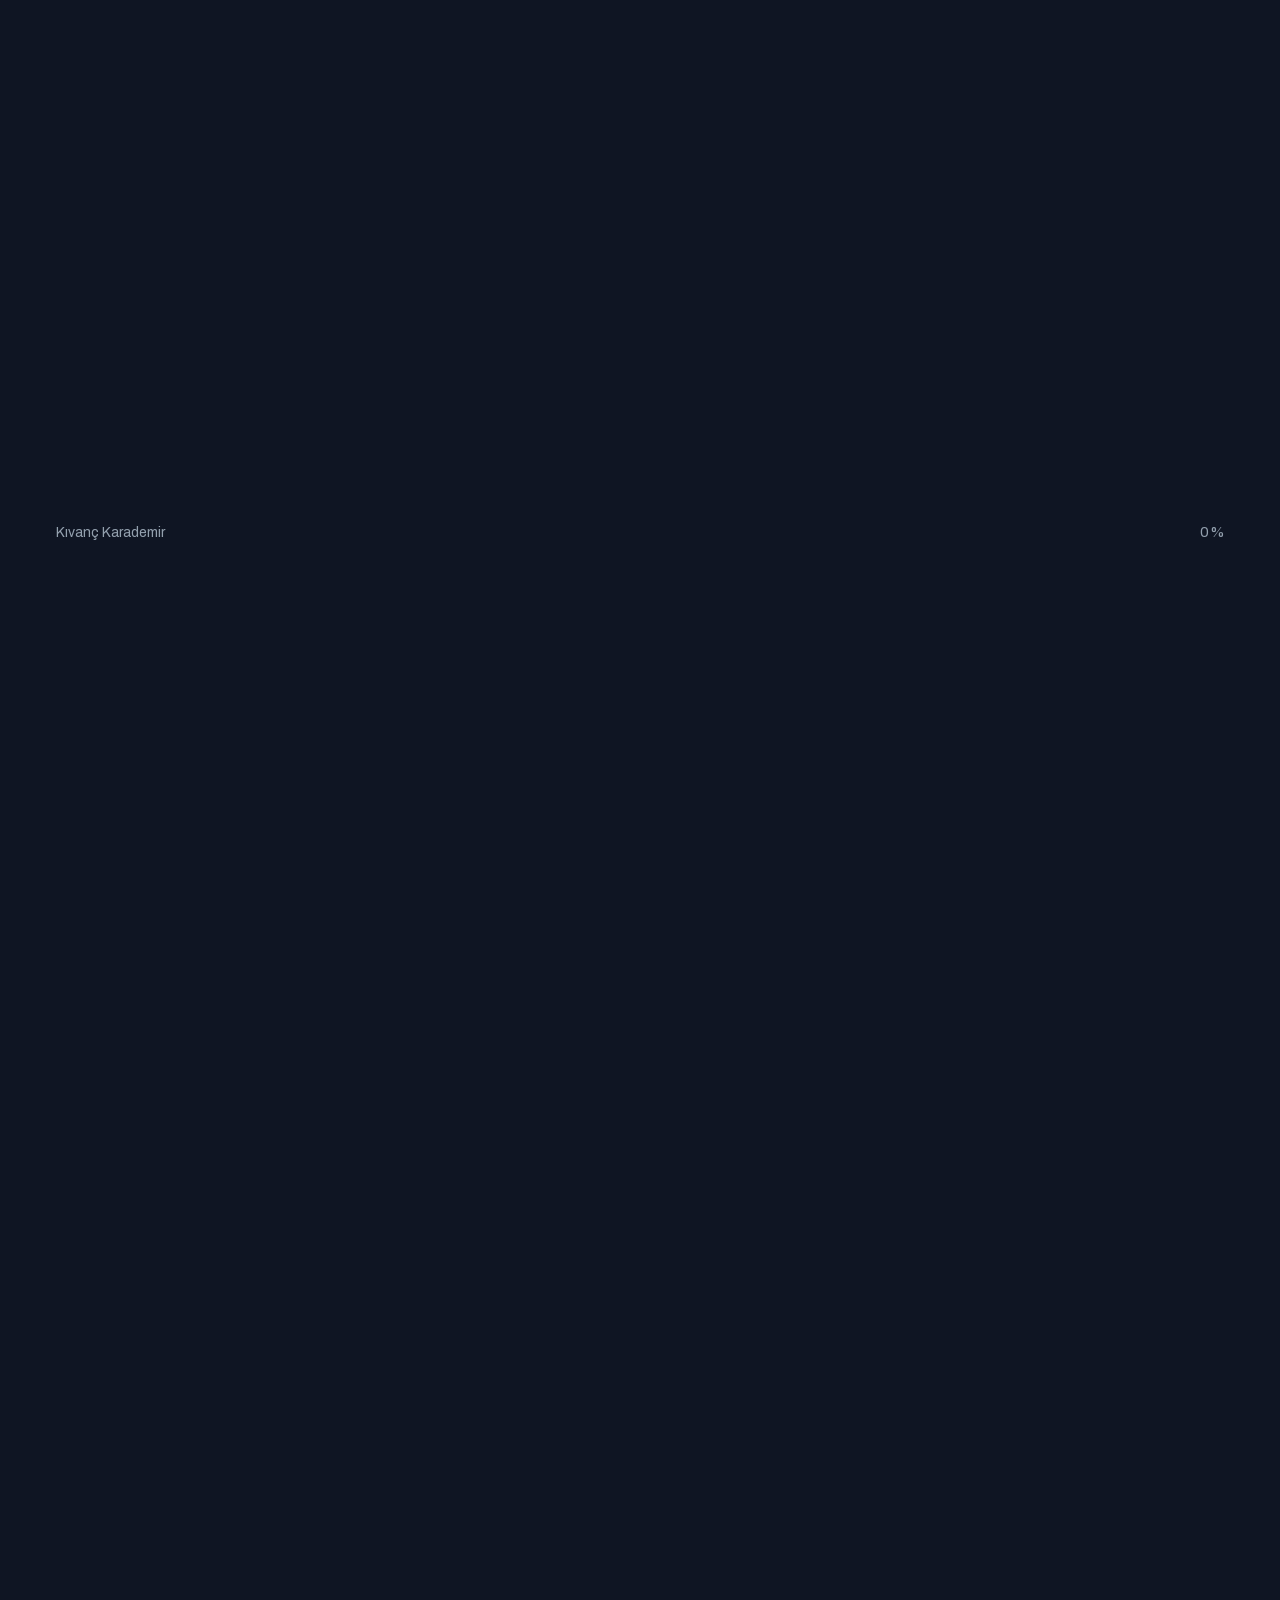
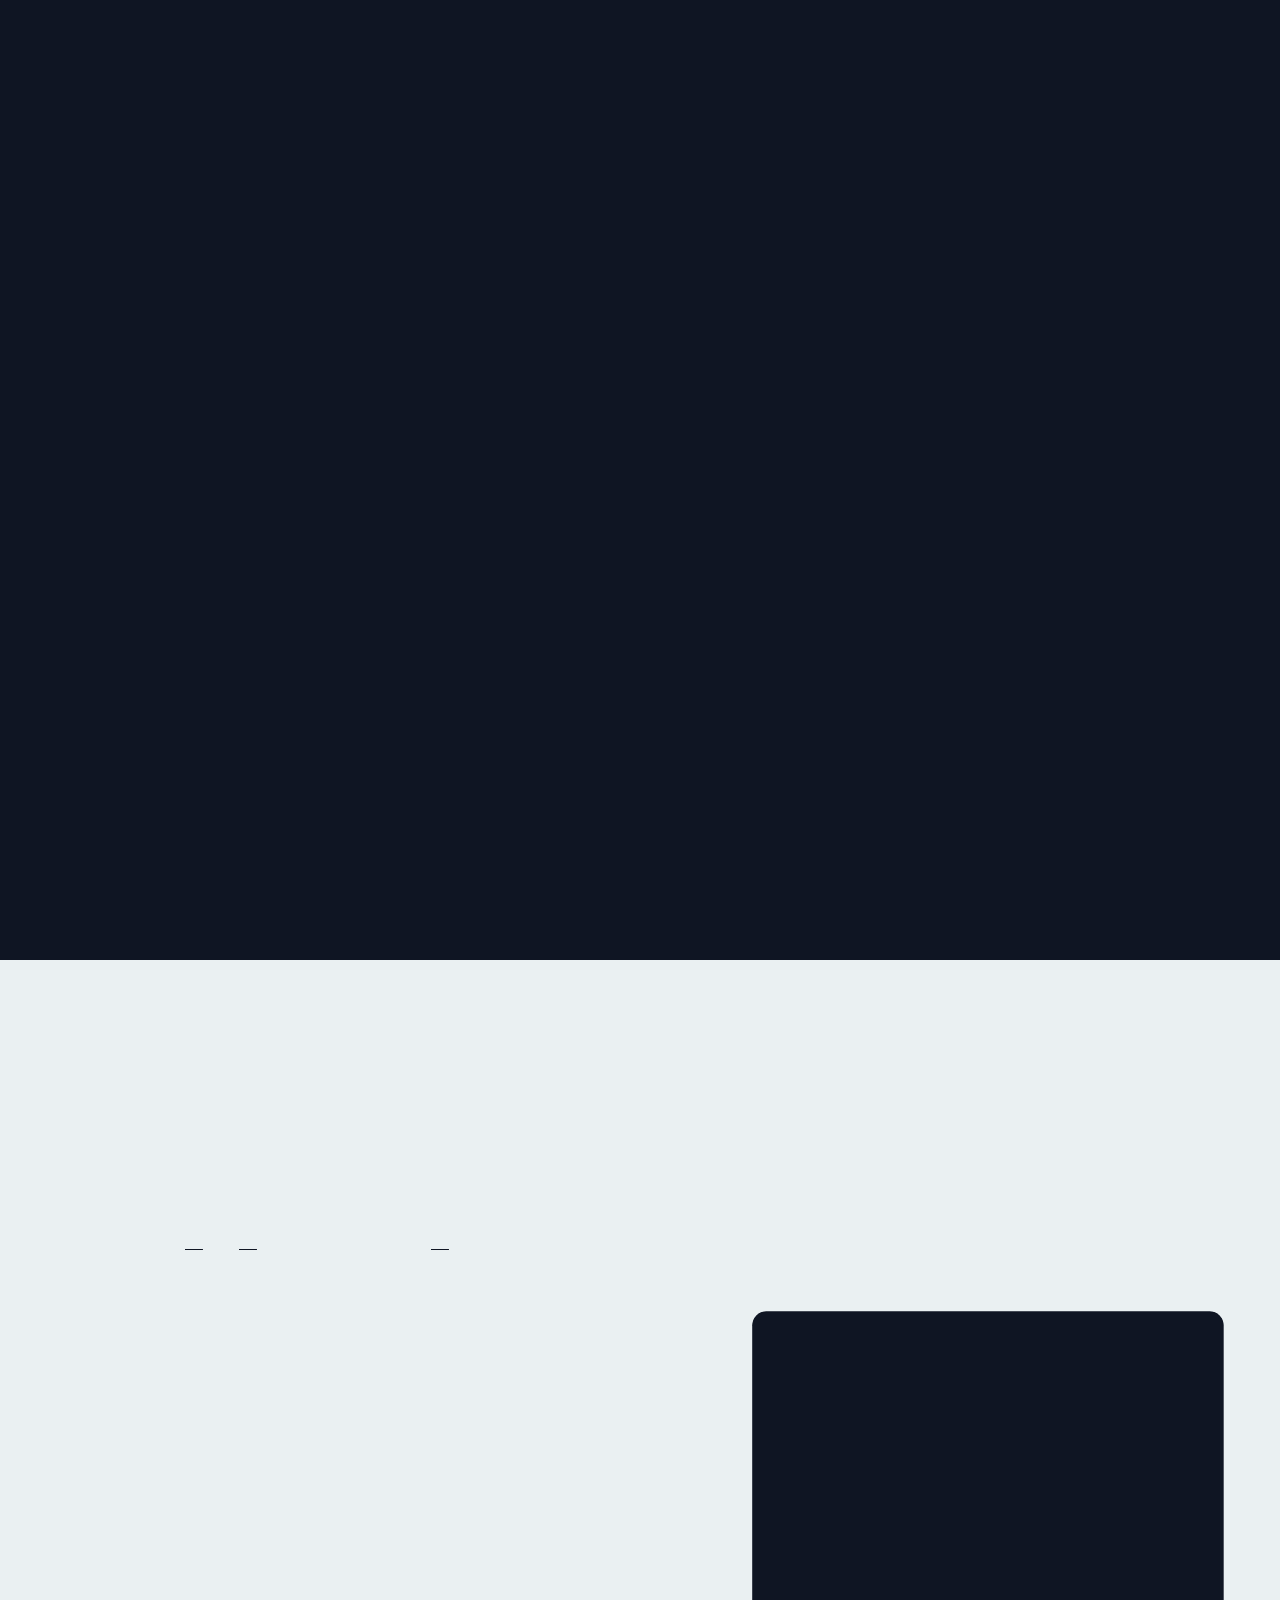
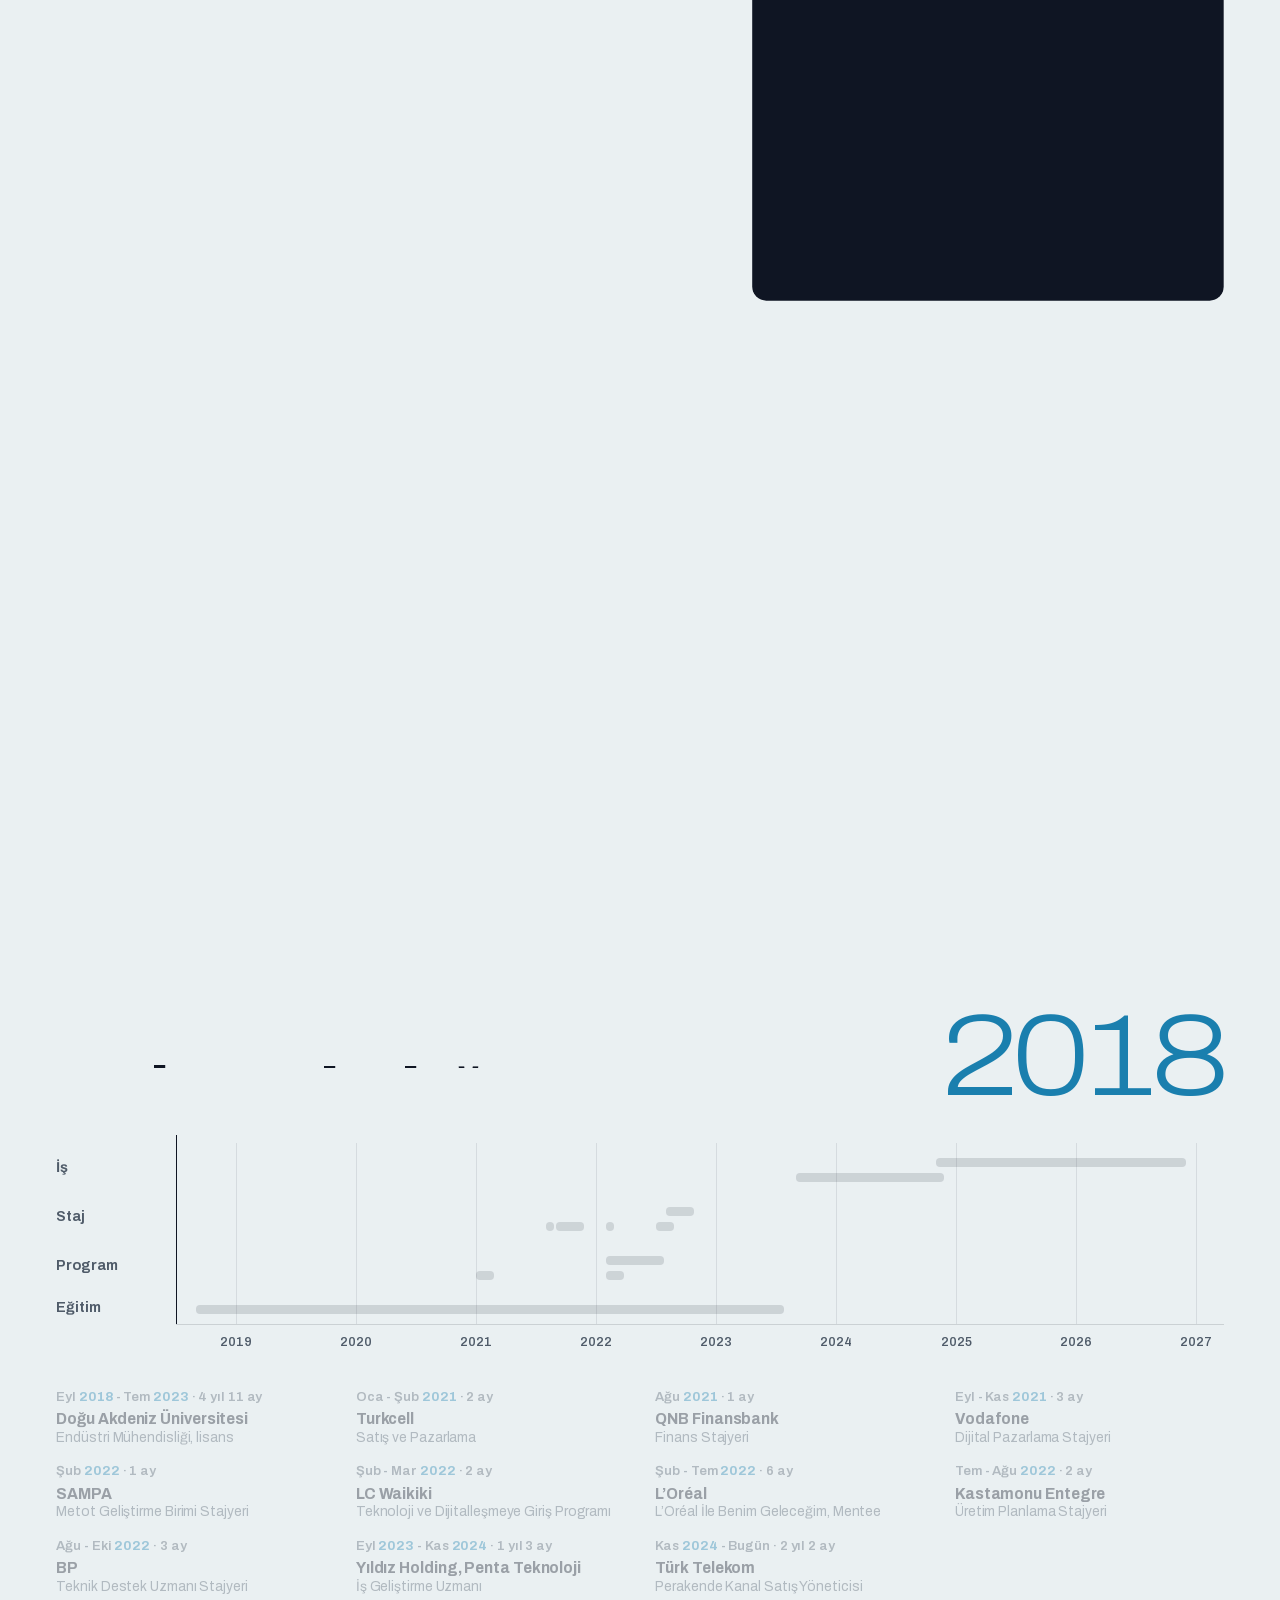
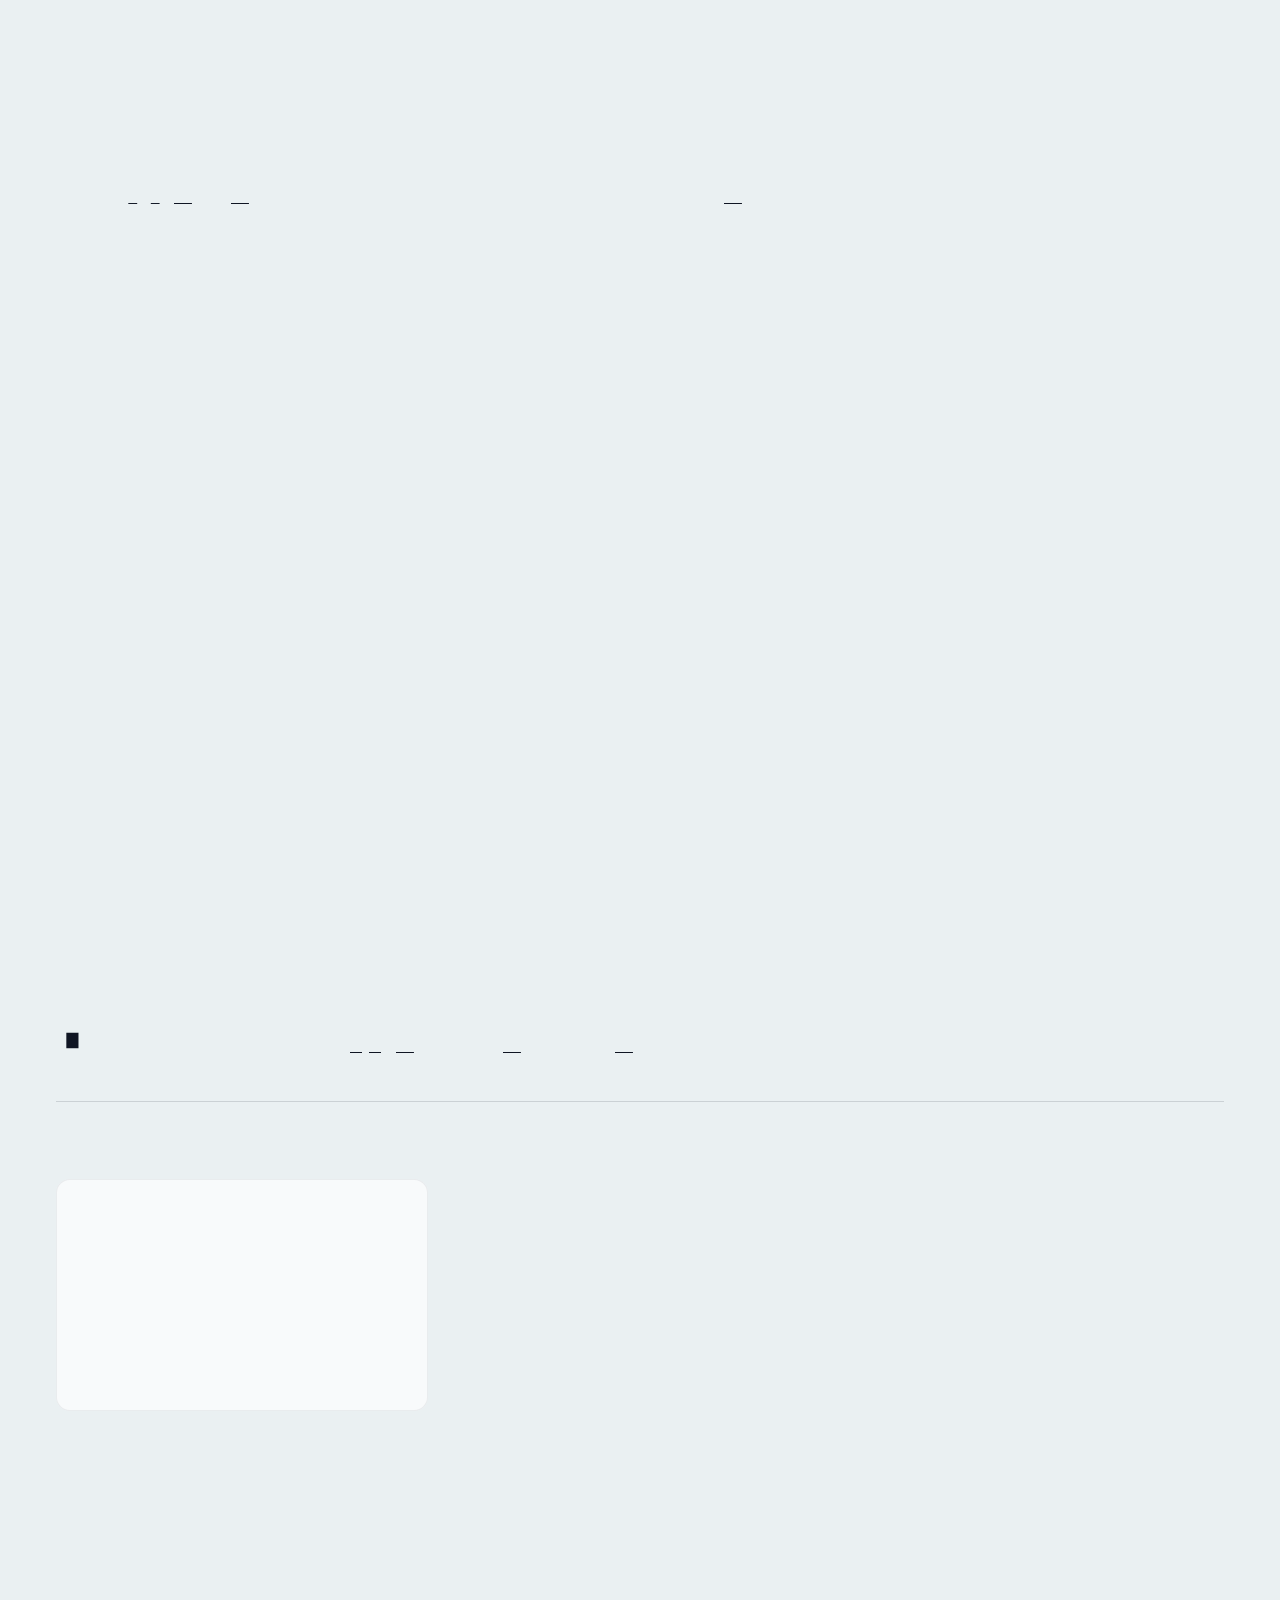
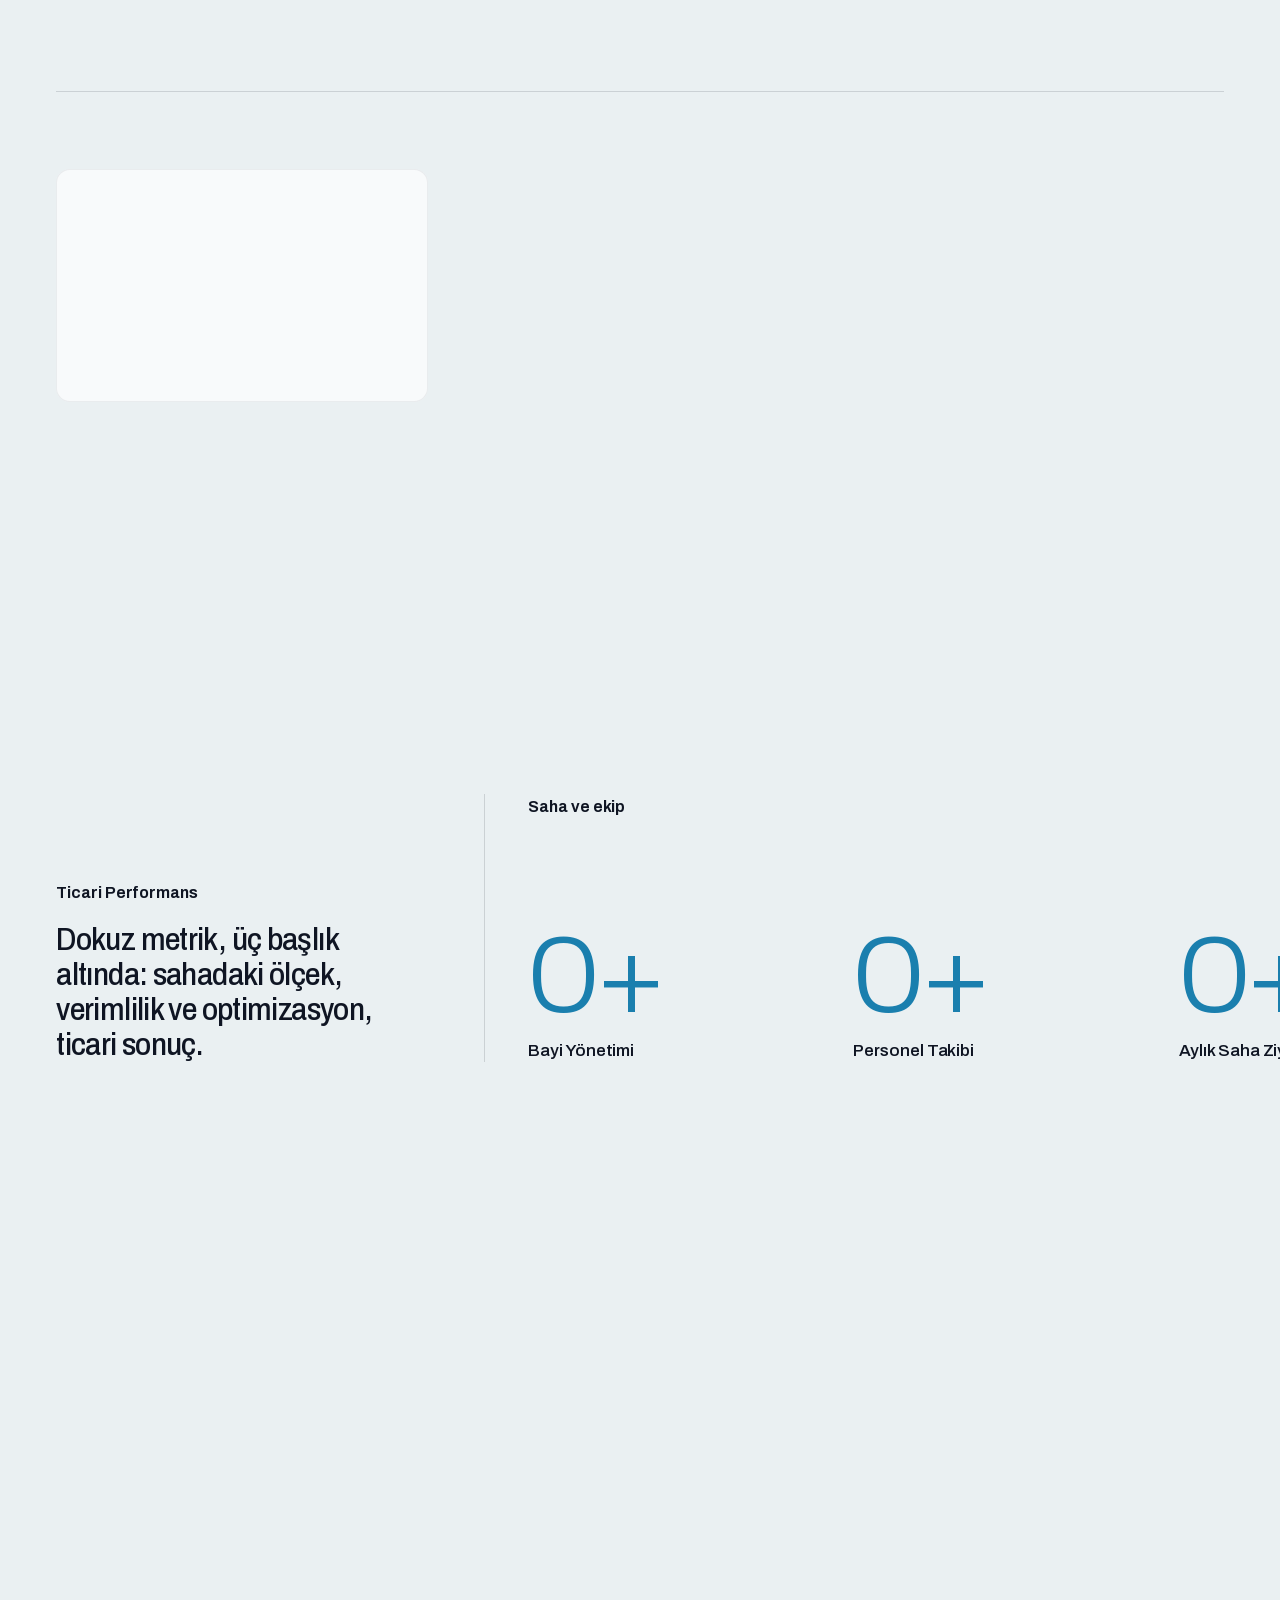
==== commit f4c7653c: "TR/EN dil seçeneği, kariyer yolculuğu, etkileşimli grafik ve CV - Sağ üstte TR / EN: sitedeki bütün " ====
--- a/index.html
+++ b/index.html
@@ -6,17 +6,23 @@
   <title>Kıvanç Karademir | Perakende Kanal Satış Yöneticisi</title>
   <meta name="description" content="Kıvanç Karademir: Türk Telekom’da Perakende Kanal Satış Yöneticisi. Satış, insan, veri ve teknolojiyi bir araya getirerek verimli ve sürdürülebilir sonuçlar üretir.">
   <meta name="theme-color" content="#0F1523">
+  <link rel="canonical" href="https://kivancsh.github.io/">
   <meta property="og:type" content="website">
+  <meta property="og:url" content="https://kivancsh.github.io/">
   <meta property="og:title" content="Kıvanç Karademir">
-  <meta property="og:description" content="Bunu nasıl daha iyi yapabiliriz? Satış, insan, veri ve teknolojinin kesişiminde bir kariyer.">
-  <meta property="og:url" content="https://kivancsh.github.io/">
-  <meta property="og:image" content="https://kivancsh.github.io/public/video/still.jpg">
-  <link rel="canonical" href="https://kivancsh.github.io/">
+  <meta property="og:description" content="Perakende Kanal Satış Yöneticisi, Türk Telekom. Bunu nasıl daha iyi yapabiliriz?">
+  <meta property="og:image" content="https://kivancsh.github.io/public/og/og-card.jpg">
+  <meta property="og:image:width" content="1200">
+  <meta property="og:image:height" content="630">
+  <meta property="og:image:alt" content="Kıvanç Karademir, Perakende Kanal Satış Yöneticisi, Türk Telekom">
+  <meta property="og:locale" content="tr_TR">
+  <meta property="og:locale:alternate" content="en_US">
+  <meta name="twitter:card" content="summary_large_image">
   <link rel="icon" href="data:image/svg+xml,%3Csvg xmlns='http://www.w3.org/2000/svg' viewBox='0 0 64 64'%3E%3Crect width='64' height='64' rx='14' fill='%230F1523'/%3E%3Cpath d='M10 40h44' stroke='%237CCBF2' stroke-width='3' stroke-linecap='round'/%3E%3C/svg%3E">
 
-  <link rel="preconnect" href="https://fonts.googleapis.com">
-  <link rel="preconnect" href="https://fonts.gstatic.com" crossorigin>
-  <link rel="stylesheet" href="https://fonts.googleapis.com/css2?family=Archivo:ital,wdth,wght@0,62..125,100..900;1,62..125,100..900&display=swap">
+  <!-- Fontlar kendi sunucumuzdan (Archivo, SIL Open Font License) -->
+  <link rel="preload" href="assets/fonts/archivo-latin.woff2" as="font" type="font/woff2" crossorigin>
+  <link rel="preload" href="assets/fonts/archivo-latin-ext.woff2" as="font" type="font/woff2" crossorigin>
   <link rel="preload" as="image" href="public/video/poster.jpg" media="(min-width: 861px)">
   <link rel="preload" as="image" href="public/video/poster-mobile.jpg" media="(max-width: 860px)">
 
@@ -33,7 +39,7 @@
   </script>
 </head>
 <body>
-  <a class="skip" href="#hakkimda">İçeriğe geç</a>
+  <a class="skip" href="#hakkimda" data-i18n="skip">İçeriğe geç</a>
 
   <!-- Açılış perdesi: çizgi video yüklendikçe uzar, sonra filmin ufuk çizgisine dönüşür -->
   <div class="loader" aria-hidden="true">
@@ -43,33 +49,39 @@
 
   <!-- ÜST MENÜ -->
   <header class="nav" data-tone="night">
-    <a class="nav__mark" href="#film" aria-label="Kıvanç Karademir, başa dön">Kıvanç Karademir</a>
-    <nav class="nav__links" aria-label="Bölümler">
-      <a href="#hakkimda">Hakkımda</a>
-      <a href="#stajlar">Stajlar</a>
-      <a href="#egitim-programlari">Eğitim Programları</a>
-      <a href="#is-tecrubeleri">İş Tecrübeleri</a>
-      <a href="#iletisim">İletişim</a>
+    <a class="nav__mark" href="#film" aria-label="Kıvanç Karademir, başa dön" data-i18n-attr="aria-label:aria.home">Kıvanç Karademir</a>
+    <div class="nav__right">
+      <nav class="nav__links" aria-label="Bölümler" data-i18n-attr="aria-label:aria.sections">
+        <a href="#hakkimda" data-i18n="nav.about">Hakkımda</a>
+        <a href="#stajlar" data-i18n="nav.internships">Stajlar</a>
+        <a href="#egitim-programlari" data-i18n="nav.programs">Eğitim Programları</a>
+        <a href="#is-tecrubeleri" data-i18n="nav.work">İş Tecrübeleri</a>
+        <a href="#iletisim" data-i18n="nav.contact">İletişim</a>
+      </nav>
+      <div class="lang" role="group" aria-label="Dil" data-i18n-attr="aria-label:aria.lang">
+        <button type="button" data-lang="tr" aria-pressed="true" lang="tr">TR</button>
+        <button type="button" data-lang="en" aria-pressed="false" lang="en">EN</button>
+      </div>
+      <button class="nav__toggle" type="button" aria-expanded="false" aria-controls="menu" data-i18n="nav.menu">Menü</button>
+    </div>
+  </header>
+
+  <div class="menu" id="menu" hidden>
+    <nav aria-label="Mobil menü" data-i18n-attr="aria-label:aria.mobileMenu">
+      <a href="#hakkimda" data-i18n="nav.about">Hakkımda</a>
+      <a href="#stajlar" data-i18n="nav.internships">Stajlar</a>
+      <a href="#egitim-programlari" data-i18n="nav.programs">Eğitim Programları</a>
+      <a href="#is-tecrubeleri" data-i18n="nav.work">İş Tecrübeleri</a>
+      <a href="#iletisim" data-i18n="nav.contact">İletişim</a>
     </nav>
-    <button class="nav__toggle" type="button" aria-expanded="false" aria-controls="menu">Menü</button>
-  </header>
-
-  <div class="menu" id="menu" hidden>
-    <nav aria-label="Mobil menü">
-      <a href="#hakkimda">Hakkımda</a>
-      <a href="#stajlar">Stajlar</a>
-      <a href="#egitim-programlari">Eğitim Programları</a>
-      <a href="#is-tecrubeleri">İş Tecrübeleri</a>
-      <a href="#iletisim">İletişim</a>
-    </nav>
-    <button class="menu__close" type="button">Kapat</button>
+    <button class="menu__close" type="button" data-i18n="nav.close">Kapat</button>
   </div>
 
   <main>
     <!-- BÖLÜM 1: SİNEMATİK GİRİŞ
          Kaydırma videonun zamanını sürer. Metinler videonun kendi oynatma
          kafasından okunur; sahne aralıkları assets/js/main.js > SCENES -->
-    <section class="film" id="film" data-sc-act="scrub" data-sc-span="6.4" data-sc-clip-map="travel" data-sc-lerp="0.2" aria-label="Giriş">
+    <section class="film" id="film" data-sc-act="scrub" data-sc-span="6.4" data-sc-clip-map="travel" data-sc-lerp="0.2" aria-label="Giriş" data-i18n-attr="aria-label:aria.intro">
       <div class="film__stage" data-sc-stage>
         <picture>
           <source media="(max-width: 860px)" srcset="public/video/poster-mobile.jpg">
@@ -87,37 +99,37 @@
           <!-- Sahne: Işık -->
           <div class="scene scene--horizon scene--intro" data-scene="intro">
             <h1 class="film__name"><span class="ln"><span class="ln__i">Kıvanç</span></span><span class="ln"><span class="ln__i">Karademir</span></span></h1>
-            <p class="film__role"><span class="ln"><span class="ln__i">Perakende Kanal Satış Yöneticisi</span></span><span class="ln"><span class="ln__i">Türk Telekom</span></span></p>
+            <p class="film__role"><span class="ln"><span class="ln__i" data-i18n="hero.role1">Perakende Kanal Satış Yöneticisi</span></span><span class="ln"><span class="ln__i" data-i18n="hero.role2">Türk Telekom</span></span></p>
           </div>
 
           <!-- Sahne: Soru. İmza hareketi: cümle dağınık girer, video toparlandıkça kendini düzeltir -->
           <div class="scene scene--horizon scene--question" data-scene="soru">
-            <p class="scene__lead"><span class="ln"><span class="ln__i">Beni ileriye taşıyan temel soru</span></span></p>
-            <h2 class="question" aria-label="Bunu nasıl daha iyi yapabiliriz?"><span class="w">Bunu</span> <span class="w">nasıl</span> <span class="w">daha</span> <span class="w">iyi</span> <span class="w">yapabiliriz?</span></h2>
+            <p class="scene__lead"><span class="ln"><span class="ln__i" data-i18n="hero.lead">Beni ileriye taşıyan temel soru</span></span></p>
+            <h2 class="question" aria-label="Bunu nasıl daha iyi yapabiliriz?" data-i18n-attr="aria-label:hero.question"><span class="w">Bunu</span> <span class="w">nasıl</span> <span class="w">daha</span> <span class="w">iyi</span> <span class="w">yapabiliriz?</span></h2>
           </div>
 
           <!-- Sahne: Ağ -->
           <div class="scene scene--low" data-scene="ag">
-            <h2 class="scene__title" data-lines>Satış, insan, veri ve teknoloji.</h2>
-            <p class="scene__text" data-lines><span class="num">70+</span> bayi ve <span class="num">300+</span> personelle perakende kanal performansını yönetiyorum.</p>
+            <h2 class="scene__title" data-lines data-i18n="hero.ag.title">Satış, insan, veri ve teknoloji.</h2>
+            <p class="scene__text" data-lines data-i18n="hero.ag.text"><span class="num">70+</span> bayi ve <span class="num">300+</span> personelle perakende kanal performansını yönetiyorum.</p>
           </div>
 
           <!-- Sahne: Veri -->
           <div class="scene scene--low" data-scene="veri">
-            <h2 class="scene__title" data-lines>Hedeften fazlası.</h2>
-            <p class="scene__text" data-lines>Veriye dayalı analizlerle daha verimli ve sürdürülebilir sonuçlar üretmek.</p>
+            <h2 class="scene__title" data-lines data-i18n="hero.veri.title">Hedeften fazlası.</h2>
+            <p class="scene__text" data-lines data-i18n="hero.veri.text">Veriye dayalı analizlerle daha verimli ve sürdürülebilir sonuçlar üretmek.</p>
           </div>
 
           <!-- Sahne: Eğri. Sayaç eğrinin yükselişiyle aynı anda sayar -->
           <div class="scene scene--low scene--metric" data-scene="egri">
             <p class="scene__figure"><span class="ln"><span class="ln__i num"><span class="pct">%</span><span class="js-hero-count">62</span></span></span></p>
-            <h2 class="scene__title scene__title--sm"><span class="ln"><span class="ln__i">Verimlilik artışı</span></span></h2>
-            <p class="scene__text"><span class="ln"><span class="ln__i">Türk Telekom’da ticari performans</span></span></p>
+            <h2 class="scene__title scene__title--sm"><span class="ln"><span class="ln__i" data-i18n="hero.egri.title">Verimlilik artışı</span></span></h2>
+            <p class="scene__text"><span class="ln"><span class="ln__i" data-i18n="hero.egri.text">Türk Telekom’da ticari performans</span></span></p>
           </div>
 
           <!-- Sahne: Şafak -->
           <div class="scene scene--horizon scene--dawn" data-scene="safak">
-            <p class="scene__title scene__title--dawn" data-lines>Sürekli daha iyisi.</p>
+            <p class="scene__title scene__title--dawn" data-lines data-i18n="hero.safak">Sürekli daha iyisi.</p>
           </div>
         </div>
       </div>
@@ -126,32 +138,54 @@
     <!-- BÖLÜM 2: HAKKIMDA -->
     <section class="about" id="hakkimda" data-tone="day">
       <div class="wrap about__grid">
-        <h2 class="display about__title" data-reveal="lines">Hakkımda</h2>
+        <h2 class="display about__title" data-reveal="lines" data-i18n="about.title">Hakkımda</h2>
 
         <figure class="portrait" aria-label="Kıvanç Karademir">
           <div class="portrait__frame">
-            <img class="portrait__img portrait__img--color" src="public/img/me.jpg" srcset="public/img/me-900.jpg 725w, public/img/me.jpg 1320w" sizes="(max-width: 860px) 88vw, 34vw" alt="Kıvanç Karademir, lacivert takım elbiseyle bir havuz kenarında" width="1320" height="1639" loading="lazy" decoding="async">
+            <img class="portrait__img portrait__img--color" src="public/img/me.jpg" srcset="public/img/me-900.jpg 725w, public/img/me.jpg 1320w" sizes="(max-width: 860px) 88vw, 34vw" alt="Kıvanç Karademir, lacivert takım elbiseyle bir havuz kenarında" data-i18n-attr="alt:about.alt" width="1320" height="1639" loading="lazy" decoding="async">
             <img class="portrait__img portrait__img--mono" src="public/img/me.jpg" srcset="public/img/me-900.jpg 725w, public/img/me.jpg 1320w" sizes="(max-width: 860px) 88vw, 34vw" alt="" width="1320" height="1639" loading="lazy" decoding="async" aria-hidden="true">
           </div>
         </figure>
 
         <div class="about__text">
-          <p class="about__lead" data-reveal="lines">Beni ileriye taşıyan temel soru: <strong>“Bunu nasıl daha iyi yapabiliriz?”</strong></p>
-          <p data-reveal="fade">Türk Telekom’da Satış Yöneticisi olarak; satış, insan, veri ve teknolojiyi bir araya getirerek perakende kanal performansını yönetiyor, mağaza ve bayilerin gelişimine liderlik ediyorum. Hedefleri yalnızca gerçekleştirmeye değil, <strong>veriye dayalı analizlerle daha verimli ve sürdürülebilir sonuçlar üretmeye</strong> odaklanıyorum.</p>
-          <p data-reveal="fade">Analitik bakış açımı güçlü iletişim ve insan odaklı yaklaşımımla birleştirerek performans gelişimi, süreç optimizasyonu ve iş geliştirme alanlarında çözümler üretiyorum.</p>
-          <p data-reveal="fade">Kariyerimi geleceğin teknolojileriyle birlikte şekillendiriyor; <strong>Yapay Zekâ, otomasyon ve dijital dönüşüm</strong> alanlarında kendimi sürekli geliştiriyorum. Amacım teknolojiyi yalnızca kullanmak değil, iş süreçlerine gerçek değer katacak çözümlere dönüştürmek.</p>
-          <p class="about__stance" data-reveal="fade"><strong>Satış, teknoloji ve insanın kesişiminde; girişimci bir bakış açısıyla, sürekli daha iyisini arayarak ilerliyorum.</strong></p>
-        </div>
-      </div>
-      <div class="wrap">
-        <p class="about__close" data-reveal="lines">Çünkü benim için gelişim bir hedef değil, <strong>sürekli devam eden bir süreç.</strong></p>
-      </div>
-    </section>
-
-    <!-- BÖLÜM 3: STAJLAR (tipografik liste, logolar gerçek dosyalar) -->
+          <p class="about__lead" data-reveal="lines" data-i18n="about.lead">Beni ileriye taşıyan temel soru: <strong>“Bunu nasıl daha iyi yapabiliriz?”</strong></p>
+          <p data-reveal="fade" data-i18n="about.p1">Türk Telekom’da Satış Yöneticisi olarak; satış, insan, veri ve teknolojiyi bir araya getirerek perakende kanal performansını yönetiyor, mağaza ve bayilerin gelişimine liderlik ediyorum. Hedefleri yalnızca gerçekleştirmeye değil, <strong>veriye dayalı analizlerle daha verimli ve sürdürülebilir sonuçlar üretmeye</strong> odaklanıyorum.</p>
+          <p data-reveal="fade" data-i18n="about.p2">Analitik bakış açımı güçlü iletişim ve insan odaklı yaklaşımımla birleştirerek performans gelişimi, süreç optimizasyonu ve iş geliştirme alanlarında çözümler üretiyorum.</p>
+          <p data-reveal="fade" data-i18n="about.p3">Kariyerimi geleceğin teknolojileriyle birlikte şekillendiriyor; <strong>Yapay Zekâ, otomasyon ve dijital dönüşüm</strong> alanlarında kendimi sürekli geliştiriyorum. Amacım teknolojiyi yalnızca kullanmak değil, iş süreçlerine gerçek değer katacak çözümlere dönüştürmek.</p>
+          <p class="about__stance" data-reveal="fade" data-i18n="about.stance"><strong>Satış, teknoloji ve insanın kesişiminde; girişimci bir bakış açısıyla, sürekli daha iyisini arayarak ilerliyorum.</strong></p>
+        </div>
+      </div>
+      <div class="wrap">
+        <p class="about__close" data-reveal="lines" data-i18n="about.close">Çünkü benim için gelişim bir hedef değil, <strong>sürekli devam eden bir süreç.</strong></p>
+      </div>
+    </section>
+
+    <!-- BÖLÜM 3: KARİYER YOLCULUĞU
+         Stajlar, programlar ve işler tek bir yıl ekseninde. Masaüstünde bölüm
+         sabitlenir ve kaydırma zaman çizgisini ilerletir. Veri: main.js > TIMELINE -->
+    <section class="journey" id="kariyer-yolculugu" data-tone="day" aria-labelledby="journey-title">
+      <div class="journey__stage">
+        <div class="wrap journey__inner">
+          <div class="journey__head">
+            <div>
+              <h2 class="display display--md" id="journey-title" data-reveal="lines" data-i18n="journey.title">Kariyer Yolculuğu</h2>
+              <p class="journey__lede" data-reveal="fade" data-i18n="journey.lede">Stajlar, eğitim programları ve işler tek bir yıl ekseninde.</p>
+            </div>
+            <p class="journey__year" aria-hidden="true"><span class="js-journey-year">2018</span></p>
+          </div>
+          <div class="gantt" aria-hidden="true"></div>
+          <div class="journey__body">
+            <p class="journey__year journey__year--m" aria-hidden="true"><span class="js-journey-year">2018</span></p>
+            <ol class="journey__list"></ol>
+          </div>
+        </div>
+      </div>
+    </section>
+
+    <!-- BÖLÜM 4: STAJLAR (tipografik liste, logolar gerçek dosyalar) -->
     <section class="roster" id="stajlar" data-tone="day">
       <div class="wrap">
-        <h2 class="display" data-reveal="lines">Stajlar</h2>
+        <h2 class="display" data-reveal="lines" data-i18n="internships.title">Stajlar</h2>
         <ol class="roster__list">
           <li class="roster__item" data-reveal="row">
             <span class="plate plate--row"><img src="public/logos/qnb-finansbank.png" alt="" style="--lw: 7.6rem" width="604" height="197" loading="lazy"></span>
@@ -177,35 +211,56 @@
       </div>
     </section>
 
-    <!-- BÖLÜM 4: EĞİTİM PROGRAMLARI (logo levhaları) -->
+    <!-- BÖLÜM 5: EĞİTİM PROGRAMLARI
+         Kartın üstüne gelince (dokunmatikte dokununca) kart döner, arkasında açıklama -->
     <section class="programs" id="egitim-programlari" data-tone="day">
       <div class="wrap">
-        <h2 class="display" data-reveal="lines">Eğitim Programları</h2>
+        <h2 class="display" data-reveal="lines" data-i18n="programs.title">Eğitim Programları</h2>
         <ul class="programs__grid">
           <li class="program" data-reveal="card">
-            <span class="plate plate--tall"><img src="public/logos/turkcell.png" alt="" style="--lw: 11rem" width="1200" height="267" loading="lazy"></span>
-            <span class="program__name">Turkcell</span>
+            <button class="flip" type="button" aria-pressed="false" aria-label="Turkcell" aria-describedby="flip-turkcell">
+              <span class="flip__inner">
+                <span class="flip__face flip__front plate"><img src="public/logos/turkcell.png" alt="" style="--lw: 11rem" width="1200" height="267" loading="lazy"><span class="flip__hint" aria-hidden="true">+</span></span>
+                <span class="flip__face flip__back"><span class="flip__text" id="flip-turkcell" data-i18n="programs.turkcell">Turkcell Akademi ve MIT’den sertifikalı eğitimler aldım. Turkcell için “Üretim Takip Sistemi” projesi geliştirdim.</span><span class="flip__who" aria-hidden="true">Turkcell</span></span>
+              </span>
+            </button>
+            <span class="program__name" aria-hidden="true">Turkcell</span>
           </li>
           <li class="program" data-reveal="card">
-            <span class="plate plate--tall"><img src="public/logos/lc-waikiki.png" alt="" style="--lw: 10.5rem" width="1200" height="209" loading="lazy"></span>
-            <span class="program__name">LC Waikiki</span>
+            <button class="flip" type="button" aria-pressed="false" aria-label="LC Waikiki" aria-describedby="flip-lcw">
+              <span class="flip__inner">
+                <span class="flip__face flip__front plate"><img src="public/logos/lc-waikiki.png" alt="" style="--lw: 10.5rem" width="1200" height="209" loading="lazy"><span class="flip__hint" aria-hidden="true">+</span></span>
+                <span class="flip__face flip__back"><span class="flip__text" id="flip-lcw" data-i18n="programs.lcw">LC Waikiki Akademi Teknoloji ve Dijitalleşmeye Giriş Programı</span><span class="flip__who" aria-hidden="true">LC Waikiki</span></span>
+              </span>
+            </button>
+            <span class="program__name" aria-hidden="true">LC Waikiki</span>
           </li>
           <li class="program" data-reveal="card">
-            <span class="plate plate--tall"><img src="public/logos/loreal.png" alt="" style="--lw: 10.5rem" width="800" height="146" loading="lazy"></span>
-            <span class="program__name">L’Oréal</span>
+            <button class="flip" type="button" aria-pressed="false" aria-label="L’Oréal" aria-describedby="flip-loreal">
+              <span class="flip__inner">
+                <span class="flip__face flip__front plate"><img src="public/logos/loreal.png" alt="" style="--lw: 10.5rem" width="800" height="146" loading="lazy"><span class="flip__hint" aria-hidden="true">+</span></span>
+                <span class="flip__face flip__back"><span class="flip__text" id="flip-loreal" data-i18n="programs.loreal">L'Oréal İle Benim Geleceğim Eğitim Programı | Mentee 6 Ay</span><span class="flip__who" aria-hidden="true">L’Oréal</span></span>
+              </span>
+            </button>
+            <span class="program__name" aria-hidden="true">L’Oréal</span>
           </li>
           <li class="program" data-reveal="card">
-            <span class="plate plate--tall"><img src="public/logos/pg.png" alt="" style="--lw: 7.4rem" width="1200" height="547" loading="lazy"></span>
-            <span class="program__name">P&amp;G VIA</span>
+            <button class="flip" type="button" aria-pressed="false" aria-label="P&amp;G VIA" aria-describedby="flip-pg">
+              <span class="flip__inner">
+                <span class="flip__face flip__front plate"><img src="public/logos/pg.png" alt="" style="--lw: 7.4rem" width="1200" height="547" loading="lazy"><span class="flip__hint" aria-hidden="true">+</span></span>
+                <span class="flip__face flip__back"><span class="flip__text" id="flip-pg" data-i18n="programs.pg">P&amp;G’nin Globaldeki VIA eğitim programına seçildim ve P&amp;G sertifikalı kişisel gelişim eğitimleri aldım.</span><span class="flip__who" aria-hidden="true">P&amp;G VIA</span></span>
+              </span>
+            </button>
+            <span class="program__name" aria-hidden="true">P&amp;G VIA</span>
           </li>
         </ul>
       </div>
     </section>
 
-    <!-- BÖLÜM 5: İŞ TECRÜBELERİ -->
+    <!-- BÖLÜM 6: İŞ TECRÜBELERİ -->
     <section class="work" id="is-tecrubeleri" data-tone="day">
       <div class="wrap">
-        <h2 class="display" data-reveal="lines">İş Tecrübeleri</h2>
+        <h2 class="display" data-reveal="lines" data-i18n="work.title">İş Tecrübeleri</h2>
 
         <!-- İŞ 1: YILDIZ HOLDING -->
         <article class="job job--yildiz">
@@ -214,16 +269,16 @@
           </div>
           <div class="job__main">
             <h3 class="job__company" data-reveal="lines">Yıldız Holding</h3>
-            <p class="job__meta" data-reveal="fade"><span>Penta Teknoloji</span><span>İş Geliştirme Uzmanı</span><span class="num num--sm">2023-2024</span></p>
-            <p class="job__text" data-reveal="fade">Yıldız Holding’in sahibi olduğu Penta Teknoloji’de 2023-2024 yıllarında İş Geliştirme Uzmanı olarak; IBM Software ürünlerinin (ESA, SaaS, Cloud, On Prem vb.) satışından sorumluydum. 25’ten fazla account’a sahip olup bu account’larla düzenli ziyaretler, pipeline takipleri ve proje yönetimi yaptık. 500.000 TL’den fazla satış ile sürecimi tamamladım.</p>
+            <p class="job__meta" data-reveal="fade"><span>Penta Teknoloji</span><span data-i18n="work.yildiz.role">İş Geliştirme Uzmanı</span><span class="num num--sm">2023-2024</span></p>
+            <p class="job__text" data-reveal="fade" data-i18n="work.yildiz.text">Yıldız Holding’in sahibi olduğu Penta Teknoloji’de 2023-2024 yıllarında İş Geliştirme Uzmanı olarak; IBM Software ürünlerinin (ESA, SaaS, Cloud, On Prem vb.) satışından sorumluydum. 25’ten fazla account’a sahip olup bu account’larla düzenli ziyaretler, pipeline takipleri ve proje yönetimi yaptık. 500.000 TL’den fazla satış ile sürecimi tamamladım.</p>
             <dl class="figures" data-reveal="fade">
               <div class="figure">
-                <dt class="figure__label">Account</dt>
+                <dt class="figure__label" data-i18n="work.fig.accounts">Account</dt>
                 <dd class="figure__value num" data-count="25" data-suffix="+">25+</dd>
               </div>
               <div class="figure">
-                <dt class="figure__label">Satış</dt>
-                <dd class="figure__value num" data-count="500000" data-suffix="+" data-unit="TL">500.000+<span class="unit">TL</span></dd>
+                <dt class="figure__label" data-i18n="work.fig.sales">Satış</dt>
+                <dd class="figure__value num" data-count="500000" data-suffix="+">500.000+<span class="unit" data-i18n="unit.tl">TL</span></dd>
               </div>
             </dl>
           </div>
@@ -236,65 +291,80 @@
           </div>
           <div class="job__main">
             <h3 class="job__company" data-reveal="lines">Türk Telekom</h3>
-            <p class="job__meta" data-reveal="fade"><span>Perakende Kanal Satış Yöneticisi</span><span>Halen</span></p>
-            <p class="job__text" data-reveal="fade">Perakende Kanal Satış Yöneticisi olarak çalışmaya devam ederken özellikle Ticari Performans alanında sunduğum verimlilik ve optimizasyonla öne çıktım.</p>
+            <p class="job__meta" data-reveal="fade"><span data-i18n="work.tt.role">Perakende Kanal Satış Yöneticisi</span><span data-i18n="work.tt.current">Halen</span></p>
+            <p class="job__text" data-reveal="fade" data-i18n="work.tt.text">Perakende Kanal Satış Yöneticisi olarak çalışmaya devam ederken özellikle Ticari Performans alanında sunduğum verimlilik ve optimizasyonla öne çıktım.</p>
           </div>
         </article>
       </div>
 
       <!-- Türk Telekom metrikleri. Masaüstünde yatay şerit (kaydırmayla yana akar), mobilde gruplu liste -->
-      <div class="ledger" id="ticari-performans" aria-label="Türk Telekom ticari performans metrikleri">
+      <div class="ledger" id="ticari-performans" aria-label="Türk Telekom ticari performans metrikleri" data-i18n-attr="aria-label:aria.ledger">
         <div class="ledger__stage">
           <div class="ledger__rail">
             <div class="ledger__intro">
-              <p class="ledger__kicker">Ticari Performans</p>
-              <p class="ledger__lede">Dokuz metrik, üç başlık altında: sahadaki ölçek, verimlilik ve optimizasyon, ticari sonuç.</p>
+              <p class="ledger__kicker" data-i18n="ledger.kicker">Ticari Performans</p>
+              <p class="ledger__lede" data-i18n="ledger.lede">Dokuz metrik, üç başlık altında: sahadaki ölçek, verimlilik ve optimizasyon, ticari sonuç.</p>
             </div>
 
             <section class="group" aria-labelledby="g-saha">
-              <h4 class="group__title" id="g-saha">Saha ve ekip</h4>
+              <h4 class="group__title" id="g-saha" data-i18n="ledger.g1">Saha ve ekip</h4>
               <ul class="group__list">
-                <li class="metric"><span class="metric__value num" data-count="70" data-suffix="+">70+</span><span class="metric__label">Bayi Yönetimi</span></li>
-                <li class="metric"><span class="metric__value num" data-count="300" data-suffix="+">300+</span><span class="metric__label">Personel Takibi</span></li>
-                <li class="metric"><span class="metric__value num" data-count="15" data-suffix="+">15+</span><span class="metric__label">Aylık Saha Ziyareti</span></li>
+                <li class="metric"><span class="metric__value num" data-count="70" data-suffix="+">70+</span><span class="metric__label" data-i18n="m.dealers">Bayi Yönetimi</span></li>
+                <li class="metric"><span class="metric__value num" data-count="300" data-suffix="+">300+</span><span class="metric__label" data-i18n="m.staff">Personel Takibi</span></li>
+                <li class="metric"><span class="metric__value num" data-count="15" data-suffix="+">15+</span><span class="metric__label" data-i18n="m.visits">Aylık Saha Ziyareti</span></li>
               </ul>
             </section>
 
             <section class="group" aria-labelledby="g-verim">
-              <h4 class="group__title" id="g-verim">Verimlilik ve optimizasyon</h4>
+              <h4 class="group__title" id="g-verim" data-i18n="ledger.g2">Verimlilik ve optimizasyon</h4>
               <ul class="group__list">
-                <li class="metric metric--lead"><span class="metric__value num" data-count="62" data-prefix="%">%62</span><span class="metric__label">Verimlilik Artışı</span></li>
-                <li class="metric"><span class="metric__value num" data-count="92" data-prefix="%">%92</span><span class="metric__label">Ekip Hedef Gerçekleştirme Oranı</span></li>
-                <li class="metric"><span class="metric__value num" data-count="38" data-prefix="%">%38</span><span class="metric__label">Tüm Ürünlerde Büyüme</span></li>
+                <li class="metric metric--lead"><span class="metric__value num" data-count="62" data-pct>%62</span><span class="metric__label" data-i18n="m.eff">Verimlilik Artışı</span></li>
+                <li class="metric"><span class="metric__value num" data-count="92" data-pct>%92</span><span class="metric__label" data-i18n="m.target">Ekip Hedef Gerçekleştirme Oranı</span></li>
+                <li class="metric"><span class="metric__value num" data-count="38" data-pct>%38</span><span class="metric__label" data-i18n="m.growth">Tüm Ürünlerde Büyüme</span></li>
               </ul>
             </section>
 
             <section class="group" aria-labelledby="g-sonuc">
-              <h4 class="group__title" id="g-sonuc">Ticari sonuç</h4>
+              <h4 class="group__title" id="g-sonuc" data-i18n="ledger.g3">Ticari sonuç</h4>
               <ul class="group__list">
-                <li class="metric metric--lead"><span class="metric__value num">1.</span><span class="metric__label">Cihaz Satış Kampanyasında Türkiye 1.’liği</span></li>
-                <li class="metric metric--wide"><span class="metric__value num" data-count="300000" data-suffix="+" data-unit="TL">300.000+<span class="unit">TL</span></span><span class="metric__label">Ek Satış Hacmi</span></li>
-                <li class="metric metric--wide"><span class="metric__value num" data-count="700000" data-suffix="+" data-unit="TL">700.000+<span class="unit">TL</span></span><span class="metric__label">Ek Ciro Katkısı</span></li>
+                <li class="metric metric--lead"><span class="metric__value num" data-i18n="m.rank">1.</span><span class="metric__label" data-i18n="m.rankLabel">Cihaz Satış Kampanyasında Türkiye 1.’liği</span></li>
+                <li class="metric metric--wide"><span class="metric__value num" data-count="300000" data-suffix="+">300.000+<span class="unit" data-i18n="unit.tl">TL</span></span><span class="metric__label" data-i18n="m.addSales">Ek Satış Hacmi</span></li>
+                <li class="metric metric--wide"><span class="metric__value num" data-count="700000" data-suffix="+">700.000+<span class="unit" data-i18n="unit.tl">TL</span></span><span class="metric__label" data-i18n="m.addRevenue">Ek Ciro Katkısı</span></li>
               </ul>
             </section>
           </div>
         </div>
       </div>
-    </section>
-
-    <!-- BÖLÜM 6: KAPANIŞ -->
+
+      <!-- Önce / sonra grafiği: aynı eksende, başlangıç = 100. Veri: main.js > SHIFT -->
+      <figure class="shift wrap" aria-labelledby="shift-title">
+        <div class="shift__head">
+          <h3 class="shift__title" id="shift-title" data-reveal="lines" data-i18n="chart.title">Önce ve sonra</h3>
+          <p class="shift__sub" data-i18n="chart.sub">Türk Telekom perakende kanalı. Endeks: başlangıç = 100.</p>
+          <ul class="shift__legend" aria-hidden="true">
+            <li><span class="key key--before"></span><span data-i18n="chart.before">Önce</span></li>
+            <li><span class="key key--after"></span><span data-i18n="chart.after">Sonra</span></li>
+          </ul>
+        </div>
+        <div class="shift__plot" data-reveal="shift"></div>
+        <div class="shift__tip" role="status" aria-live="polite" hidden></div>
+        <table class="sr-only shift__table"></table>
+      </figure>
+    </section>
+
+    <!-- BÖLÜM 7: İLETİŞİM (kapanış). Cümle fareyle dağılır, bırakınca yeniden dizilir -->
     <section class="close" id="iletisim" data-tone="day">
       <div class="wrap">
-        <p class="close__q" data-reveal="lines">Bunu nasıl daha iyi yapabiliriz?</p>
+        <h2 class="close__q play" data-i18n="close.title">İletişimde Kalalım!</h2>
         <div class="close__line" aria-hidden="true"></div>
         <div class="close__row">
-          <p class="close__note" data-reveal="fade">Bir sonraki soruyu birlikte soralım.</p>
+          <p class="close__note" data-reveal="fade" data-i18n="close.note">Bir sonraki soruyu birlikte soralım.</p>
           <ul class="close__links" data-contact hidden></ul>
         </div>
       </div>
       <footer class="foot wrap">
         <span>© <span class="num num--plain">2026</span> Kıvanç Karademir</span>
-        <a href="#film" class="foot__top">Başa dön</a>
+        <a href="#film" class="foot__top" data-i18n="foot.top">Başa dön</a>
       </footer>
     </section>
   </main>
@@ -302,6 +372,7 @@
   <div class="grain" aria-hidden="true"></div>
 
   <script src="assets/js/scrollcraft.js" defer></script>
+  <script src="assets/js/i18n.js" defer></script>
   <script src="assets/js/main.js" defer></script>
 </body>
 </html>
--- a/assets/css/main.css
+++ b/assets/css/main.css
@@ -10,6 +10,18 @@
    Şekil kuralı: levhalar ve görseller 14px köşe, etkileşimli öğeler hap.
    ========================================================================== */
 
+/* Archivo, kendi sunucumuzdan. Değişken: genişlik 62-125, ağırlık 100-900 */
+@font-face {
+  font-family: "Archivo"; font-style: normal; font-weight: 100 900; font-stretch: 62% 125%; font-display: swap;
+  src: url("../fonts/archivo-latin-ext.woff2") format("woff2");
+  unicode-range: U+0100-02BA, U+02BD-02C5, U+02C7-02CC, U+02CE-02D7, U+02DD-02FF, U+0304, U+0308, U+0329, U+1D00-1DBF, U+1E00-1E9F, U+1EF2-1EFF, U+2020, U+20A0-20AB, U+20AD-20C0, U+2113, U+2C60-2C7F, U+A720-A7FF;
+}
+@font-face {
+  font-family: "Archivo"; font-style: normal; font-weight: 100 900; font-stretch: 62% 125%; font-display: swap;
+  src: url("../fonts/archivo-latin.woff2") format("woff2");
+  unicode-range: U+0000-00FF, U+0131, U+0152-0153, U+02BB-02BC, U+02C6, U+02DA, U+02DC, U+0304, U+0308, U+0329, U+2000-206F, U+20AC, U+2122, U+2191, U+2193, U+2212, U+2215, U+FEFF, U+FFFD;
+}
+
 :root {
   --night: #0F1523;
   --night-2: #172035;
@@ -29,6 +41,10 @@
   --accent: var(--pool);
   --line: color-mix(in oklab, var(--fg) 14%, transparent);
   --plate: var(--plate-light);
+  /* grafik: önce/sonra, tek ton iki kademe (dataviz doğrulayıcısından geçti) */
+  --chart-before: #6FA9C9;
+  --chart-after: #1A7FAE;
+  --grid: color-mix(in oklab, var(--fg) 9%, transparent);
 
   --font: "Archivo", "Helvetica Neue", Arial, system-ui, sans-serif;
   --ease: cubic-bezier(0.23, 1, 0.32, 1);
@@ -57,6 +73,8 @@
     --fg-soft: var(--bone-soft);
     --accent: var(--pool-night);
     --plate: #EEF2F4;
+    --chart-before: #3D6E8E;
+    --chart-after: #7CCBF2;
   }
 }
 
@@ -91,6 +109,11 @@
 }
 .skip:focus-visible { transform: none; }
 
+.sr-only {
+  position: absolute !important; width: 1px; height: 1px; padding: 0; margin: -1px;
+  overflow: hidden; clip: rect(0 0 0 0); white-space: nowrap; border: 0;
+}
+
 .display {
   font-size: clamp(3.4rem, 9.6vw, 10.5rem);
   font-weight: 800;
@@ -101,6 +124,8 @@
 }
 
 /* Satır maskeleri: her satır kendi yarığından yükselir */
+.display--md { font-size: clamp(2.6rem, 6vw, 6.4rem); }
+
 .ln { display: block; overflow: hidden; padding-bottom: 0.13em; margin-bottom: -0.13em; }
 .ln__i { display: inline-block; }
 .film .ln__i { will-change: transform, opacity; }
@@ -150,6 +175,20 @@
   backdrop-filter: blur(14px) saturate(1.1);
 }
 .nav__mark { font-weight: 700; font-stretch: 88%; font-size: 1.02rem; letter-spacing: -0.01em; }
+.nav__right { display: flex; align-items: center; gap: clamp(1rem, 2vw, 2rem); }
+.lang { display: inline-flex; align-items: center; }
+.lang button {
+  position: relative; min-width: 2.75rem; min-height: 44px; padding: 0 0.5rem;
+  border: 0; background: none; color: inherit; font: inherit;
+  font-size: 0.9rem; font-weight: 650; font-stretch: 100%; letter-spacing: 0.02em;
+  opacity: 0.5; cursor: pointer; transition: opacity 300ms var(--ease);
+}
+.lang button + button::before {
+  content: ""; position: absolute; left: 0; top: 50%; width: 1px; height: 0.9em;
+  background: currentColor; opacity: 0.35; transform: translateY(-50%);
+}
+.lang button:hover { opacity: 0.85; }
+.lang button[aria-pressed="true"] { opacity: 1; }
 .nav__links { display: flex; gap: clamp(1.25rem, 2.2vw, 2.25rem); }
 .nav__links a, .foot__top {
   position: relative; font-size: 0.95rem; font-weight: 500; padding-block: 0.4rem;
@@ -251,6 +290,9 @@
   line-height: 0.82; letter-spacing: -0.04em;
 }
 .scene__figure .pct { font-size: 0.5em; font-weight: 300; margin-right: 0.04em; vertical-align: 0.55em; }
+/* İngilizcede yüzde işareti sayıdan sonra gelir */
+html[lang="en"] .scene__figure .ln__i { display: inline-flex; flex-direction: row-reverse; align-items: flex-start; }
+html[lang="en"] .scene__figure .pct { margin: 0.08em 0 0 0.04em; }
 .scene__title--dawn { color: var(--fg); font-size: clamp(3rem, 7.4vw, 8rem); }
 
 /* ------------------------------------------------------------- hakkımda -- */
@@ -337,8 +379,53 @@
 }
 .program { display: flex; flex-direction: column; gap: 1rem; }
 .program:nth-child(2n) { margin-top: clamp(2rem, 5vw, 5.5rem); }
-.plate--tall { aspect-ratio: 3 / 4; }
-.plate--tall img { max-width: 76%; }
+/* Dönen kart: üstüne gelince (masaüstü) ya da dokununca döner */
+.flip {
+  position: relative; display: block; width: 100%; aspect-ratio: 3 / 4; padding: 0;
+  border: 0; border-radius: var(--r); background: none; color: inherit; font: inherit; text-align: left;
+  cursor: pointer; -webkit-tap-highlight-color: transparent;
+}
+/* Perspektif dönüşümün içinde: WebKit <button> içindeki 3B zinciri düzleştirdiği için
+   ebeveyn perspective'e güvenilmez. Yüzler ayrıca görünürlükle de değişir. */
+.flip__inner {
+  position: absolute; inset: 0; transform-style: preserve-3d;
+  transform: perspective(1400px) rotateY(0deg);
+  transition: transform 950ms var(--ease-expo);
+}
+.flip__face {
+  position: absolute; inset: 0; border-radius: var(--r);
+  -webkit-backface-visibility: hidden; backface-visibility: hidden;
+  transition: visibility 0s linear 150ms;
+}
+.flip__front { visibility: visible; }
+.flip__back { visibility: hidden; }
+.flip__front img { max-width: 76%; }
+.flip__back {
+  transform: rotateY(180deg);
+  display: flex; flex-direction: column; justify-content: space-between; gap: 1rem;
+  padding: clamp(1rem, 1.7vw, 1.6rem);
+  background: var(--fg); color: var(--bg);
+}
+.flip__text {
+  font-size: clamp(1rem, 0.86rem + 0.5vw, 1.3rem); font-weight: 500; font-stretch: 92%;
+  line-height: 1.32; letter-spacing: -0.012em; text-wrap: pretty;
+}
+.flip__who { font-size: 0.85rem; font-weight: 650; opacity: 0.65; }
+.flip__hint {
+  position: absolute; top: 0.75rem; right: 0.75rem; width: 1.9rem; height: 1.9rem;
+  display: grid; place-items: center; border-radius: 999px;
+  border: 1px solid color-mix(in oklab, var(--ink) 22%, transparent);
+  color: var(--ink); font-size: 1.15rem; font-weight: 400; line-height: 1;
+}
+.flip[aria-pressed="true"] .flip__inner { transform: perspective(1400px) rotateY(180deg); }
+.flip[aria-pressed="true"] .flip__front { visibility: hidden; }
+.flip[aria-pressed="true"] .flip__back { visibility: visible; }
+.flip:focus-visible { outline-offset: 5px; }
+@media (hover: hover) and (pointer: fine) {
+  .flip:hover .flip__inner, .flip:focus-visible .flip__inner { transform: perspective(1400px) rotateY(180deg); }
+  .flip:hover .flip__front, .flip:focus-visible .flip__front { visibility: hidden; }
+  .flip:hover .flip__back, .flip:focus-visible .flip__back { visibility: visible; }
+}
 .program__name { font-size: clamp(1.1rem, 1rem + 0.5vw, 1.45rem); font-weight: 650; font-stretch: 90%; letter-spacing: -0.01em; }
 
 /* --------------------------------------------------------- iş tecrübeleri -- */
@@ -485,16 +572,151 @@
 
 @media (hover: hover) and (pointer: fine) {
   .roster__item:hover .roster__name { transform: translate3d(0.14em, 0, 0); }
-  .program .plate { transition: transform 700ms var(--ease); }
-  .program:hover .plate { transform: translate3d(0, -4px, 0); }
-}
+}
+
+/* ------------------------------------------------------ kariyer yolculuğu --
+   Masaüstünde bölüm sabitlenir; kaydırma oynatma çizgisini 2018'den bugüne
+   taşır. Çubuklar oynatma çizgisi geçtikçe dolar, liste satırları yanar. */
+.journey { position: relative; }
+.journey__stage { display: flex; align-items: center; }
+.journey__inner { padding-block: clamp(5rem, 10vh, 7.5rem) clamp(2.5rem, 6vh, 4rem); }
+.journey__head { display: grid; grid-template-columns: 1fr auto; align-items: end; gap: 2rem; }
+.journey__lede { margin-top: 1rem; color: var(--fg-soft); max-width: 34em; }
+.journey__year {
+  font-size: clamp(4rem, 9vw, 9.5rem); font-weight: 250; font-stretch: 118%;
+  line-height: 0.8; letter-spacing: -0.04em; color: var(--accent);
+  font-variant-numeric: tabular-nums;
+}
+.journey__year--m { display: none; }
+
+.gantt { position: relative; margin-top: clamp(1.75rem, 4.5vh, 3.25rem); --lab: 7.5rem; }
+.gantt__lane { display: grid; grid-template-columns: var(--lab) 1fr; align-items: center; }
+.gantt__label { font-size: 0.9rem; font-weight: 650; color: var(--fg-soft); }
+.gantt__track { position: relative; height: calc(var(--rows, 1) * 15px + 19px); }
+.gantt__bar {
+  position: absolute; left: var(--x); width: max(var(--w), 8px);
+  bottom: calc(10px + var(--row) * 15px); height: 9px; border-radius: 4px;
+  background: color-mix(in oklab, var(--fg) 13%, transparent);
+  transition: background-color 250ms var(--ease);
+}
+.gantt__bar::before { content: ""; position: absolute; inset: -8px -5px; }
+.gantt__fill {
+  position: absolute; inset: 0; border-radius: inherit; background: var(--fg);
+  transform: scaleX(var(--k, 0)); transform-origin: 0 50%;
+}
+.gantt__bar.is-hot .gantt__fill { background: var(--accent); }
+.gantt__bar.is-hot { background: color-mix(in oklab, var(--accent) 30%, transparent); }
+.gantt__grid { position: absolute; top: 0; bottom: 1.9rem; left: var(--lab); right: 0; pointer-events: none; }
+.gantt__grid span { position: absolute; top: 0; bottom: 0; width: 1px; background: var(--grid); }
+.gantt__head {
+  position: absolute; top: -0.5rem; bottom: 1.9rem; width: 1px; pointer-events: none;
+  left: calc(var(--lab) + (100% - var(--lab)) * var(--t, 0)); background: var(--fg);
+}
+.gantt__axis { position: relative; margin-left: var(--lab); height: 1.9rem; border-top: 1px solid var(--line); }
+.gantt__axis span {
+  position: absolute; top: 0.45rem; transform: translateX(-50%);
+  font-size: 0.8rem; font-weight: 550; color: var(--fg-soft); font-variant-numeric: tabular-nums;
+}
+.gantt__tip {
+  position: absolute; z-index: 5; pointer-events: none; min-width: 12rem; max-width: 18rem;
+  padding: 0.7rem 0.85rem; border-radius: 10px;
+  background: var(--fg); color: var(--bg); font-size: 0.85rem; line-height: 1.35;
+  box-shadow: 0 10px 30px -12px rgb(15 21 35 / 0.45);
+  transform: translate(-50%, calc(-100% - 12px));
+}
+.gantt__tip strong { display: block; color: inherit; font-size: 0.95rem; }
+.gantt__tip .t-date { font-weight: 650; font-variant-numeric: tabular-nums; }
+.gantt__tip .t-role { opacity: 0.75; }
+
+.journey__list {
+  display: grid; grid-template-columns: repeat(4, minmax(0, 1fr));
+  gap: 0.85rem clamp(1.25rem, 2.4vw, 2.5rem);
+  margin-top: clamp(1.5rem, 3.5vh, 2.75rem);
+}
+.jl { display: flex; flex-direction: column; opacity: 0.36; transition: opacity 500ms var(--ease); }
+.jl.is-lit { opacity: 1; }
+.jl__date { font-size: 0.82rem; font-weight: 600; color: var(--fg-soft); font-variant-numeric: tabular-nums; }
+.jl__date .num { font-weight: 700; }
+.jl__name { font-size: 1.02rem; font-weight: 700; font-stretch: 92%; line-height: 1.2; margin-top: 0.15rem; }
+.jl__role { font-size: 0.86rem; color: var(--fg-soft); line-height: 1.3; }
+.jl.is-hot .jl__name { text-decoration: underline; text-decoration-thickness: 1px; text-underline-offset: 0.2em; }
+@media (max-width: 1200px) { .journey__list { grid-template-columns: repeat(3, minmax(0, 1fr)); } }
+@media (min-width: 861px) and (max-height: 880px) {
+  .journey__inner { padding-block: 4.75rem 1.5rem; }
+  .journey .display--md { font-size: clamp(2.4rem, 4.6vw, 4.8rem); }
+  .journey__year { font-size: clamp(3.6rem, 7vw, 7rem); }
+  .gantt { margin-top: 1.25rem; }
+  .journey__list { margin-top: 1.25rem; row-gap: 0.6rem; }
+}
+
+/* ------------------------------------------------ önce / sonra (dumbbell) --
+   Tek eksen, başlangıç = 100. Nokta açık ton: önce, koyu ton: sonra. */
+.shift { position: relative; padding-block: clamp(4rem, 9vw, 8rem) clamp(5rem, 10vw, 9rem); }
+.shift__head { display: grid; grid-template-columns: 1fr auto; align-items: end; gap: 1rem 2rem; }
+.shift__title { font-size: clamp(2rem, 4.2vw, 4.2rem); font-weight: 800; font-stretch: 74%; line-height: 0.95; letter-spacing: -0.03em; }
+.shift__sub { grid-column: 1; color: var(--fg-soft); }
+.shift__legend { grid-column: 2; grid-row: 1 / span 2; display: flex; gap: 1.25rem; font-size: 0.9rem; font-weight: 600; color: var(--fg-soft); }
+.shift__legend li { display: inline-flex; align-items: center; gap: 0.45rem; }
+.key { width: 10px; height: 10px; border-radius: 999px; }
+.key--before { background: var(--chart-before); }
+.key--after { background: var(--chart-after); }
+.shift__plot {
+  position: relative; margin-top: clamp(2.5rem, 4.5vw, 3.75rem);
+  display: grid; grid-template-columns: minmax(9rem, 15rem) 1fr; align-items: center; row-gap: 0.6rem;
+}
+.shift__label { font-size: clamp(1rem, 0.95rem + 0.3vw, 1.2rem); font-weight: 650; padding-right: 1rem; }
+.shift__track {
+  position: relative; height: 5rem; border-radius: 6px; outline-offset: 3px;
+  background: linear-gradient(to right, var(--grid) 1px, transparent 1px) 0 0 / 25% 100% repeat-x;
+  box-shadow: inset -1px 0 0 var(--grid);
+}
+.shift__axis-pad { display: block; }
+.shift__line {
+  position: absolute; top: 50%; height: 2px; margin-top: -1px; border-radius: 2px;
+  left: var(--b); width: calc(var(--a) - var(--b)); background: var(--chart-before);
+}
+.shift__dot {
+  position: absolute; top: 50%; border-radius: 999px; transform: translate(-50%, -50%);
+  box-shadow: 0 0 0 2px var(--bg);
+}
+.shift__dot--before { left: var(--b); width: 12px; height: 12px; background: var(--chart-before); }
+.shift__dot--after { left: var(--a); width: 16px; height: 16px; background: var(--chart-after); }
+.shift__value {
+  position: absolute; top: 50%; left: var(--a); transform: translate(1.1rem, -50%);
+  display: inline-flex; align-items: baseline; gap: 0.5rem; white-space: nowrap;
+}
+.shift__value b { font-size: clamp(1.6rem, 1.2rem + 1.4vw, 2.6rem); font-weight: 300; font-stretch: 116%; line-height: 1; color: var(--fg); }
+.shift__value span { font-size: 0.95rem; font-weight: 650; color: var(--fg-soft); }
+.shift__track.is-hot { background-color: color-mix(in oklab, var(--fg) 3.5%, transparent); }
+.shift__ref { position: absolute; top: -0.3rem; bottom: -0.3rem; left: var(--b); width: 1px; background: color-mix(in oklab, var(--fg) 38%, transparent); }
+.shift__ref span { position: absolute; bottom: 100%; left: 0; transform: translateX(-50%); padding-bottom: 0.35rem; font-size: 0.78rem; font-weight: 600; color: var(--fg-soft); white-space: nowrap; }
+.shift__ticks { position: relative; height: 2rem; border-top: 1px solid var(--line); }
+.shift__ticks span { position: absolute; top: 0.5rem; transform: translateX(-50%); font-size: 0.8rem; font-weight: 550; color: var(--fg-soft); font-variant-numeric: tabular-nums; }
+.shift__tip {
+  position: absolute; z-index: 5; pointer-events: none; min-width: 11rem;
+  padding: 0.7rem 0.85rem; border-radius: 10px; background: var(--fg); color: var(--bg);
+  font-size: 0.85rem; line-height: 1.45; box-shadow: 0 10px 30px -12px rgb(15 21 35 / 0.45);
+  transform: translate(-50%, calc(-100% - 14px));
+}
+.shift__tip .row { display: flex; align-items: center; gap: 0.5rem; }
+.shift__tip .row b { font-weight: 750; font-variant-numeric: tabular-nums; }
+.shift__tip .lk { width: 12px; height: 2px; border-radius: 2px; }
+.shift__tip .t-name { opacity: 0.75; margin-bottom: 0.2rem; }
+
+/* ----------------------------------------------- oynanabilir kapanış cümlesi -- */
+.play { cursor: grab; touch-action: pan-y; -webkit-user-select: none; user-select: none; }
+.play.is-grab { cursor: grabbing; }
+.play__l { display: inline-block; white-space: pre; will-change: transform; transform-origin: 50% 70%; }
 
 /* ============================================================== MOBİL ===
    Masaüstünün küçültülmüşü değil: film metinleri alt banda, liste ve
    şerit dikey düzene, dokunma hedefleri 44px üstüne geçer.            */
-@media (max-width: 860px) {
+@media (max-width: 1080px) {
   .nav__links { display: none; }
   .nav__toggle { display: inline-flex; align-items: center; }
+}
+
+@media (max-width: 860px) {
 
   .scene--low { left: var(--gutter); right: var(--gutter); max-width: none; bottom: calc(2.4rem + env(safe-area-inset-bottom)); }
   .film__scrim {
@@ -554,3 +776,48 @@
 @media (prefers-reduced-motion: reduce) {
   .nav, .roster__name, .program .plate, .close__links a { transition: none; }
 }
+
+/* ------------------------------------------------ yeni bölümler: mobil -- */
+@media (max-width: 860px) {
+  .lang button { min-width: 2.5rem; font-size: 0.85rem; }
+  .journey__inner { padding-block: 4.5rem 3rem; }
+  .journey__head { grid-template-columns: 1fr; }
+  .journey__head > .journey__year { display: none; }
+  .gantt { display: none; }
+  .journey__body { position: relative; margin-top: 2rem; }
+  .journey__year--m {
+    display: block; position: sticky; top: calc(4.5rem + env(safe-area-inset-top)); z-index: 2;
+    font-size: clamp(3rem, 16vw, 4.5rem); padding: 0.4rem 0 0.8rem;
+    background: linear-gradient(var(--bg) 70%, transparent);
+  }
+  .journey__list { display: block; position: relative; padding-left: 1.6rem; margin-top: 0.5rem; }
+  .journey__list::before { content: ""; position: absolute; left: 0.3rem; top: 0.35rem; bottom: 0.5rem; width: 1px; background: var(--line); }
+  .journey__list::after { content: ""; position: absolute; left: 0.3rem; top: 0.35rem; width: 1px; height: var(--fill, 0px); background: var(--fg); }
+  .jl { position: relative; padding-bottom: 1.6rem; opacity: 0.4; }
+  .jl::before {
+    content: ""; position: absolute; left: calc(-1.6rem + 0.3rem - 4.5px); top: 0.3rem; width: 9px; height: 9px;
+    border-radius: 999px; background: var(--bg); box-shadow: inset 0 0 0 1.5px var(--line);
+  }
+  .jl.is-lit::before { background: var(--fg); box-shadow: 0 0 0 2px var(--bg); }
+
+  .flip__text { font-size: 0.95rem; line-height: 1.3; }
+  .flip__back { padding: 0.9rem; }
+  .flip__hint { top: 0.55rem; right: 0.55rem; width: 1.7rem; height: 1.7rem; }
+
+  .shift__head { grid-template-columns: 1fr; }
+  .shift__legend { grid-column: 1; grid-row: auto; }
+  .shift__plot { grid-template-columns: 1fr; row-gap: 0.35rem; }
+  .shift__label { margin-top: 1.1rem; }
+  .shift__axis-pad { display: none; }
+  .shift__track { height: 4.5rem; }
+  .shift__value { transform: translate(-100%, calc(-50% - 1.6rem)); }
+}
+
+/* ------------------------------------------ hareket azaltılmış: yeni parçalar -- */
+.is-reduced .flip__inner { transition: none; transform: none !important; }
+.is-reduced .flip__back { transform: none; opacity: 0; transition: opacity 200ms linear; }
+.is-reduced .flip[aria-pressed="true"] .flip__back { opacity: 1; }
+@media (hover: hover) and (pointer: fine) {
+  .is-reduced .flip:hover .flip__back, .is-reduced .flip:focus-visible .flip__back { opacity: 1; }
+}
+.is-reduced .jl { opacity: 1; }
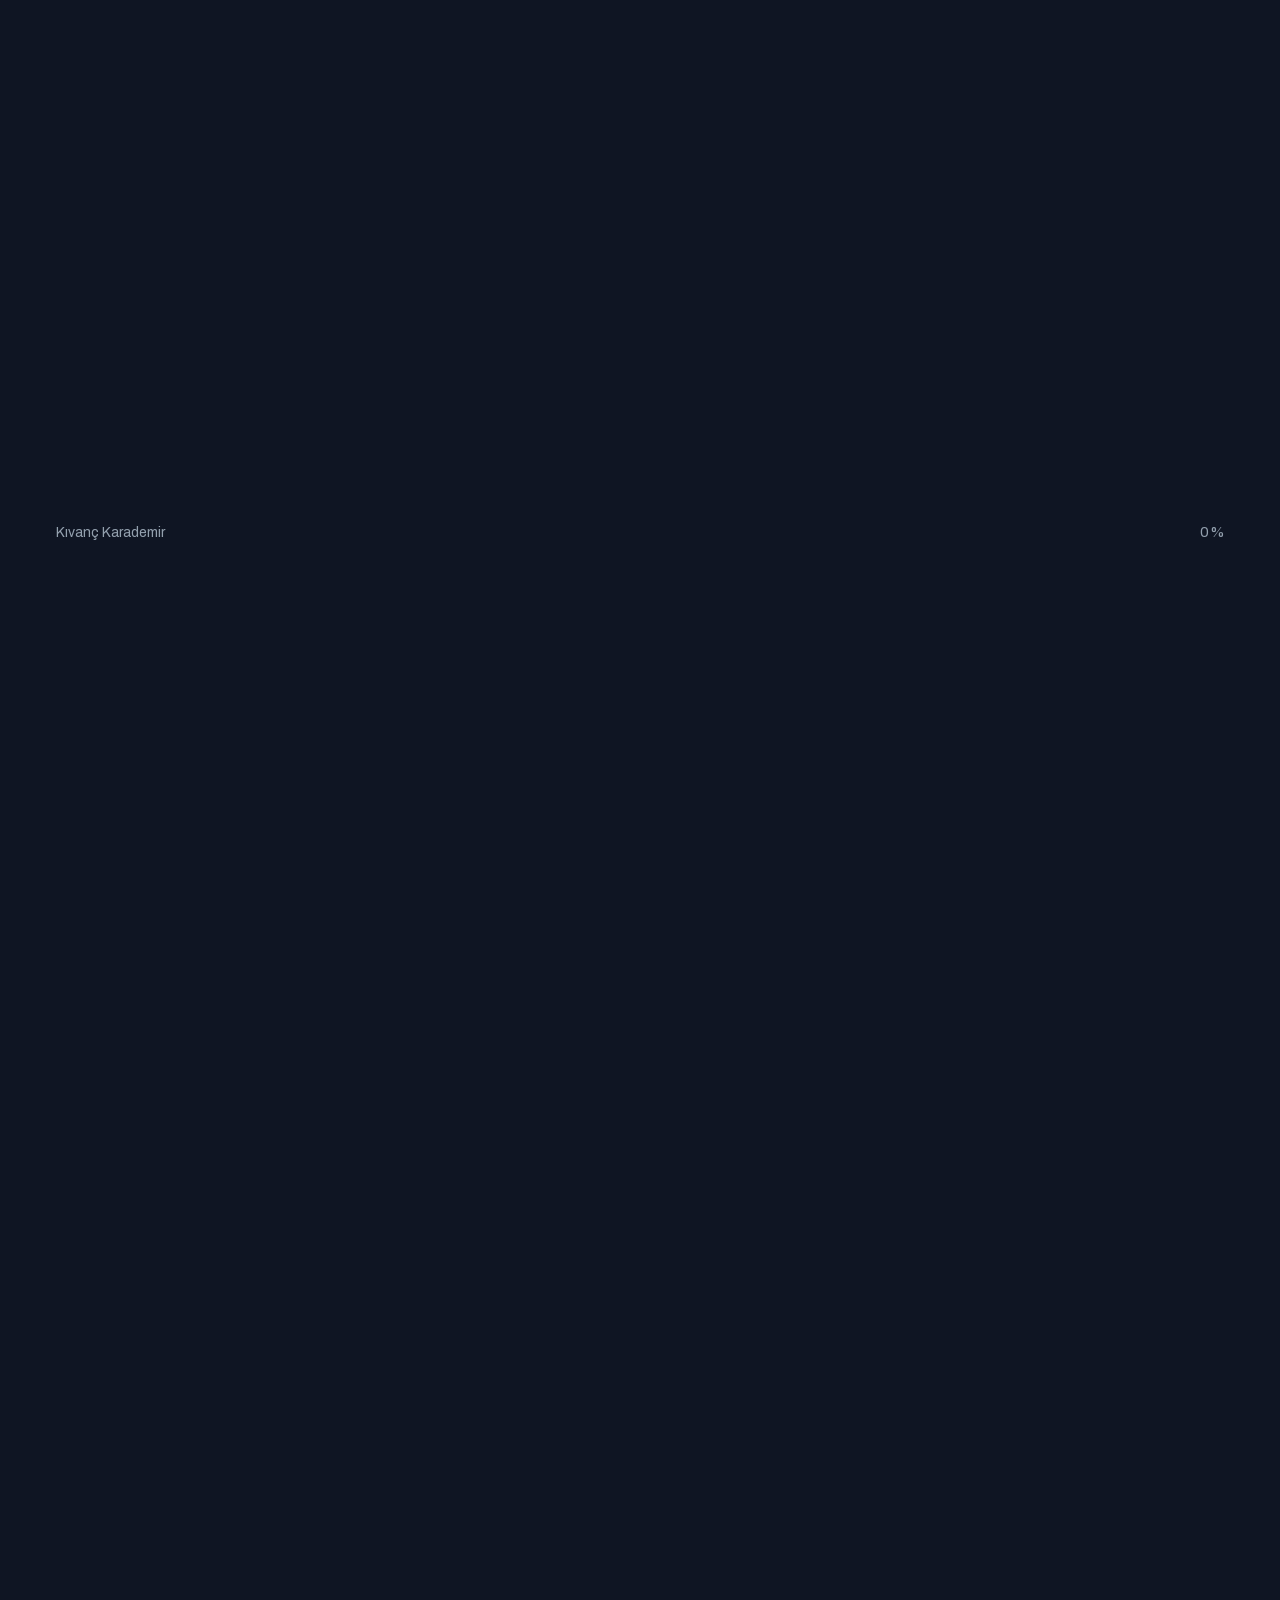
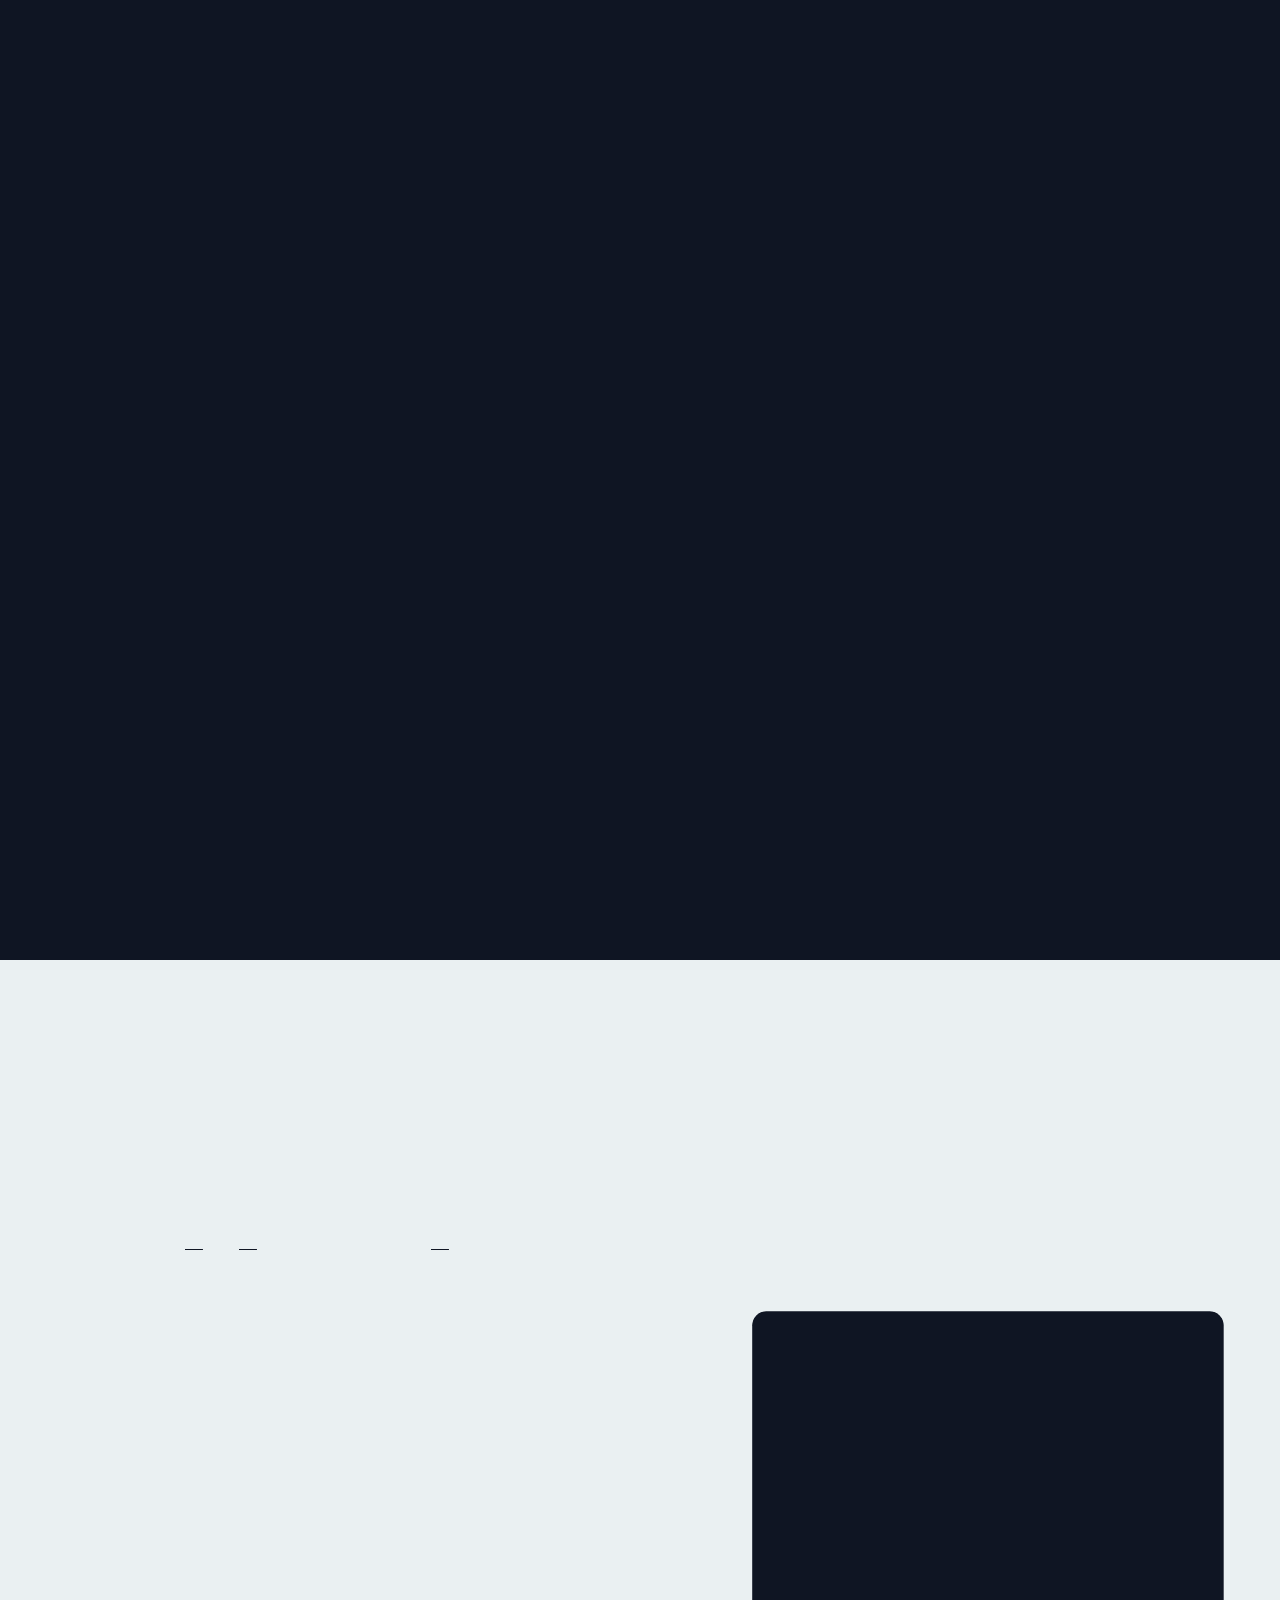
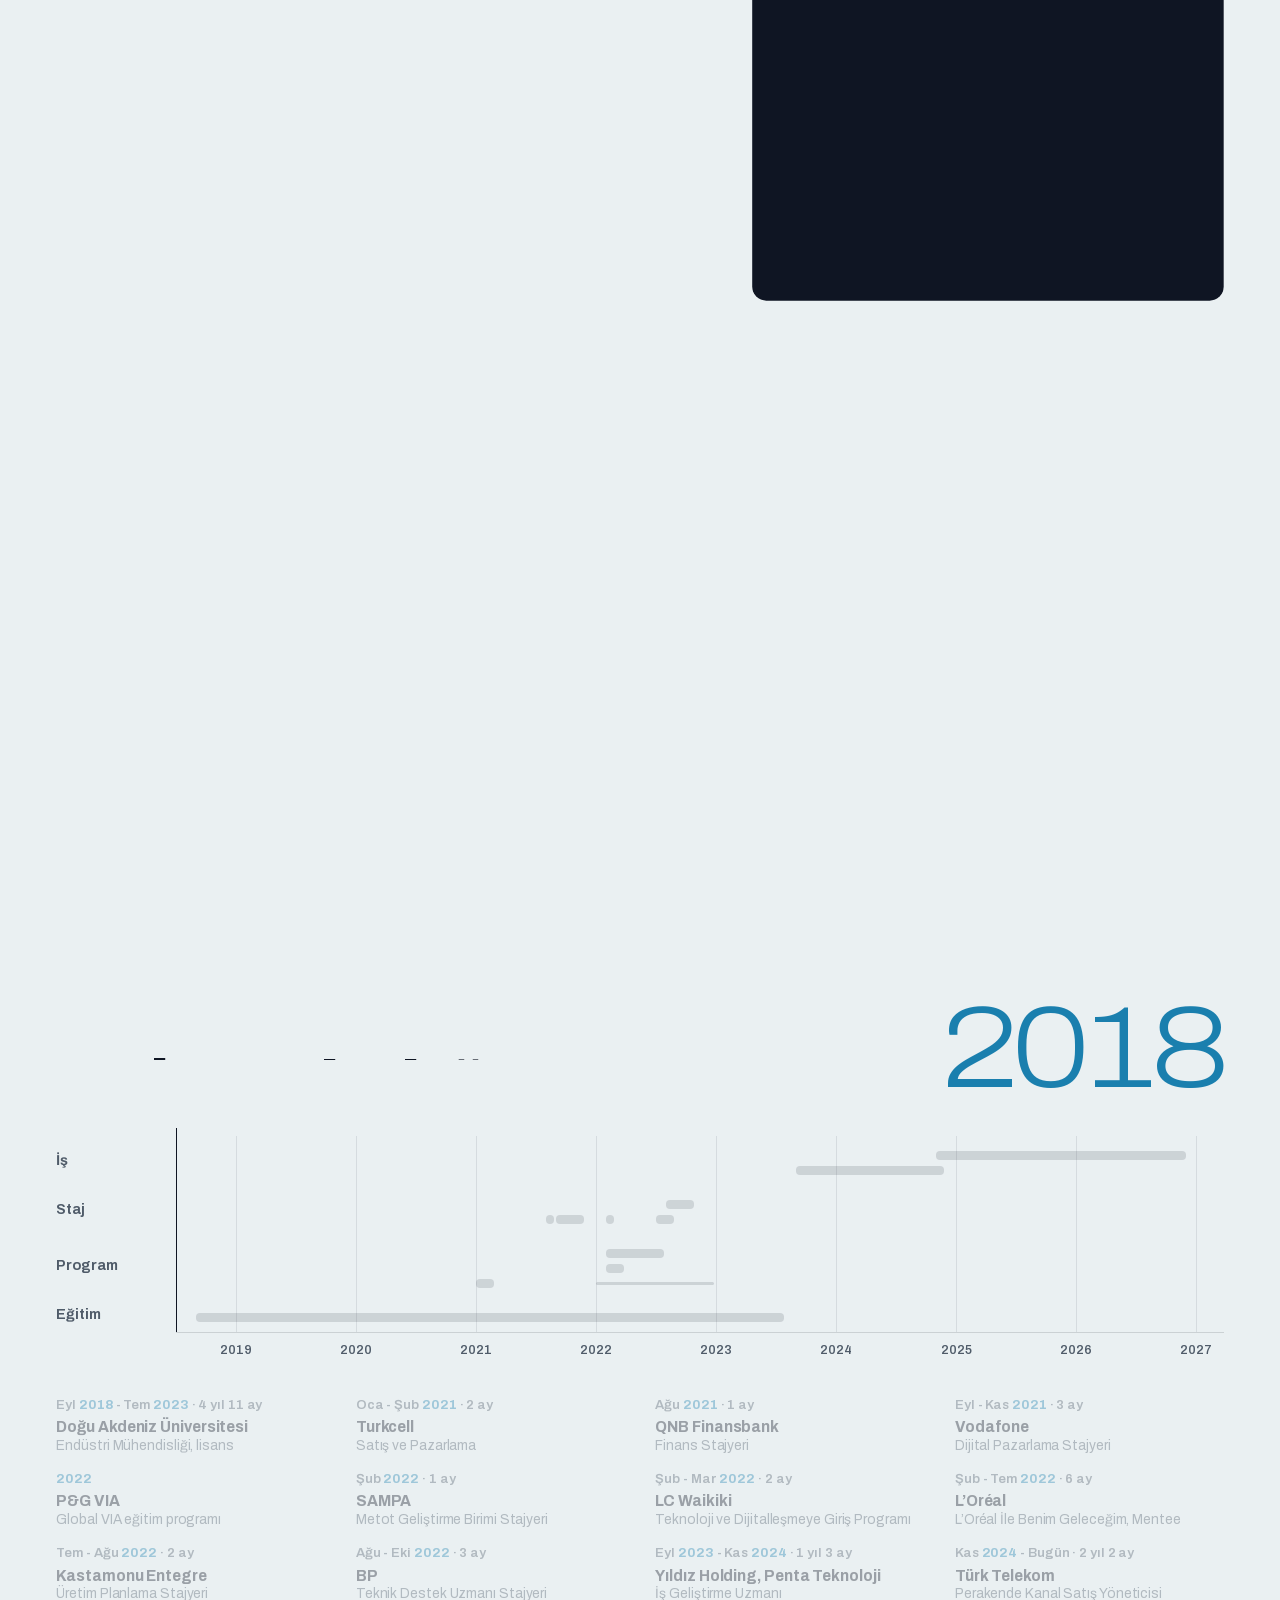
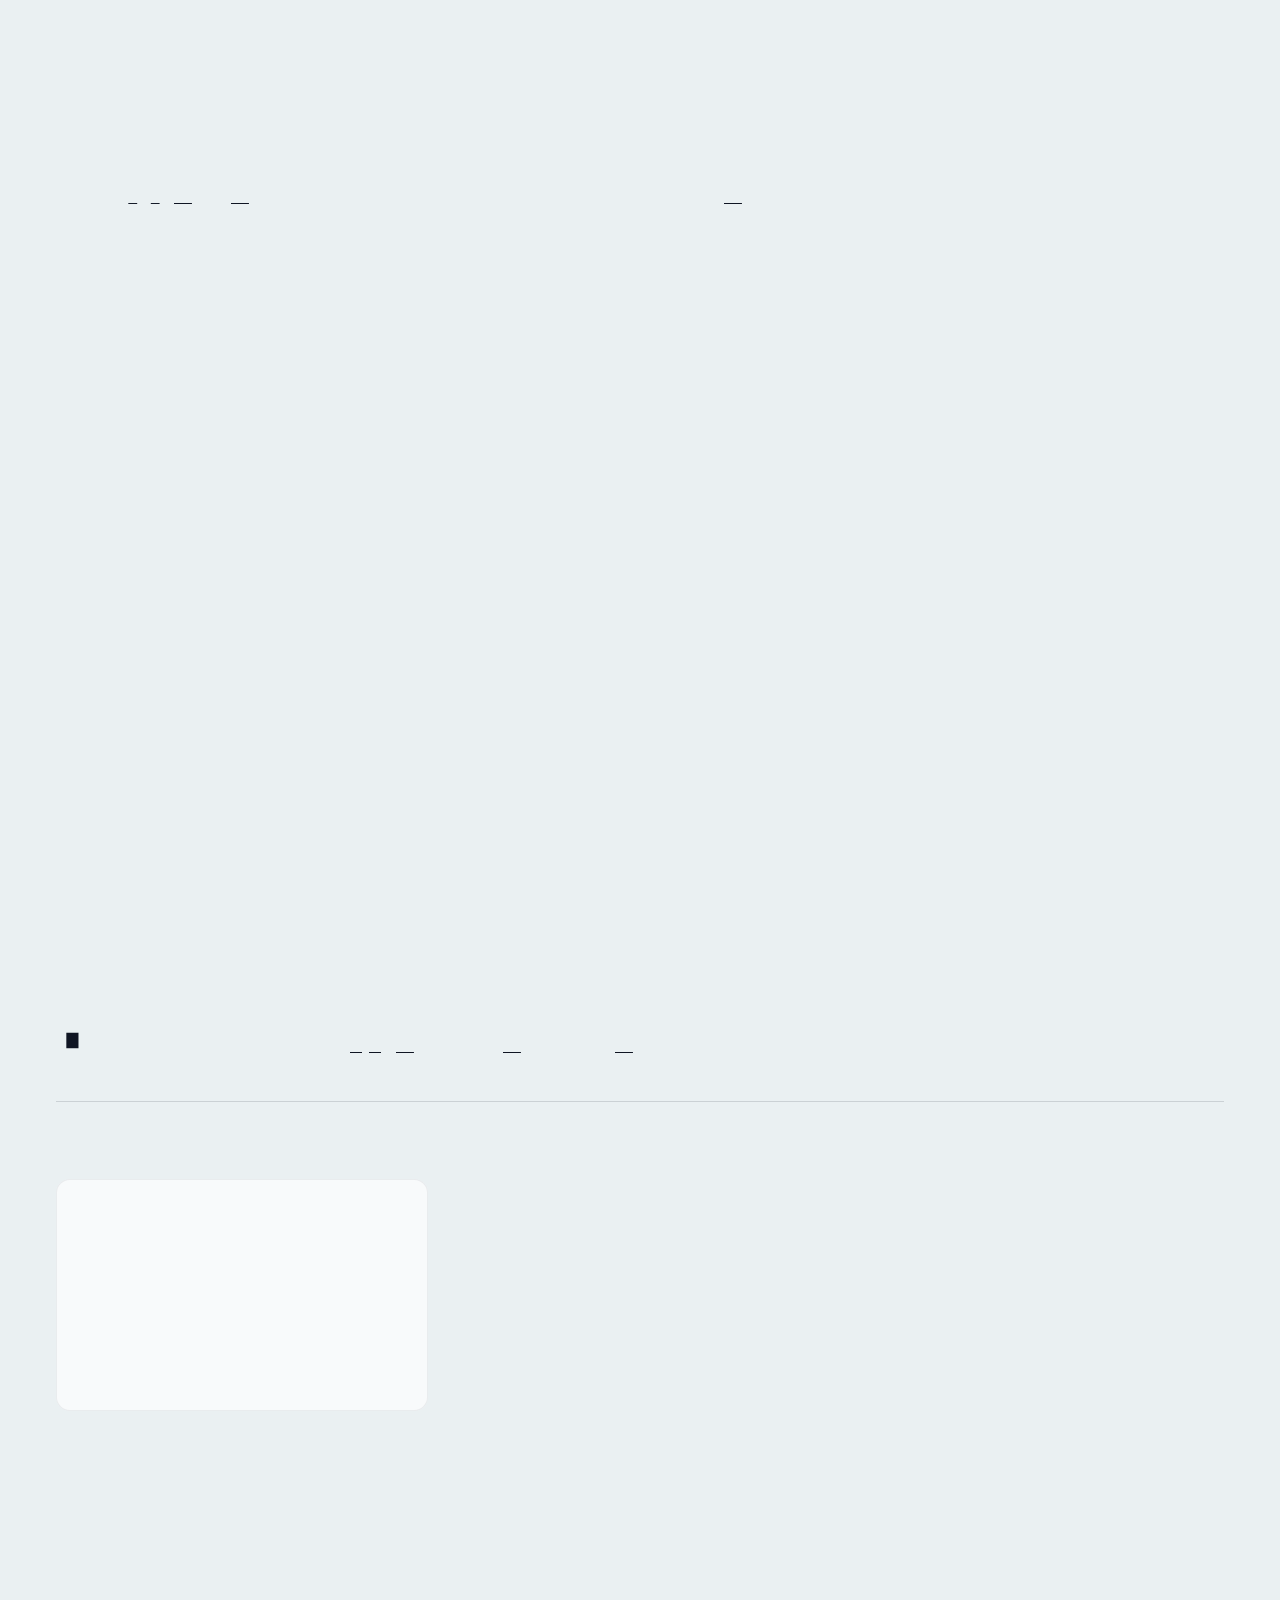
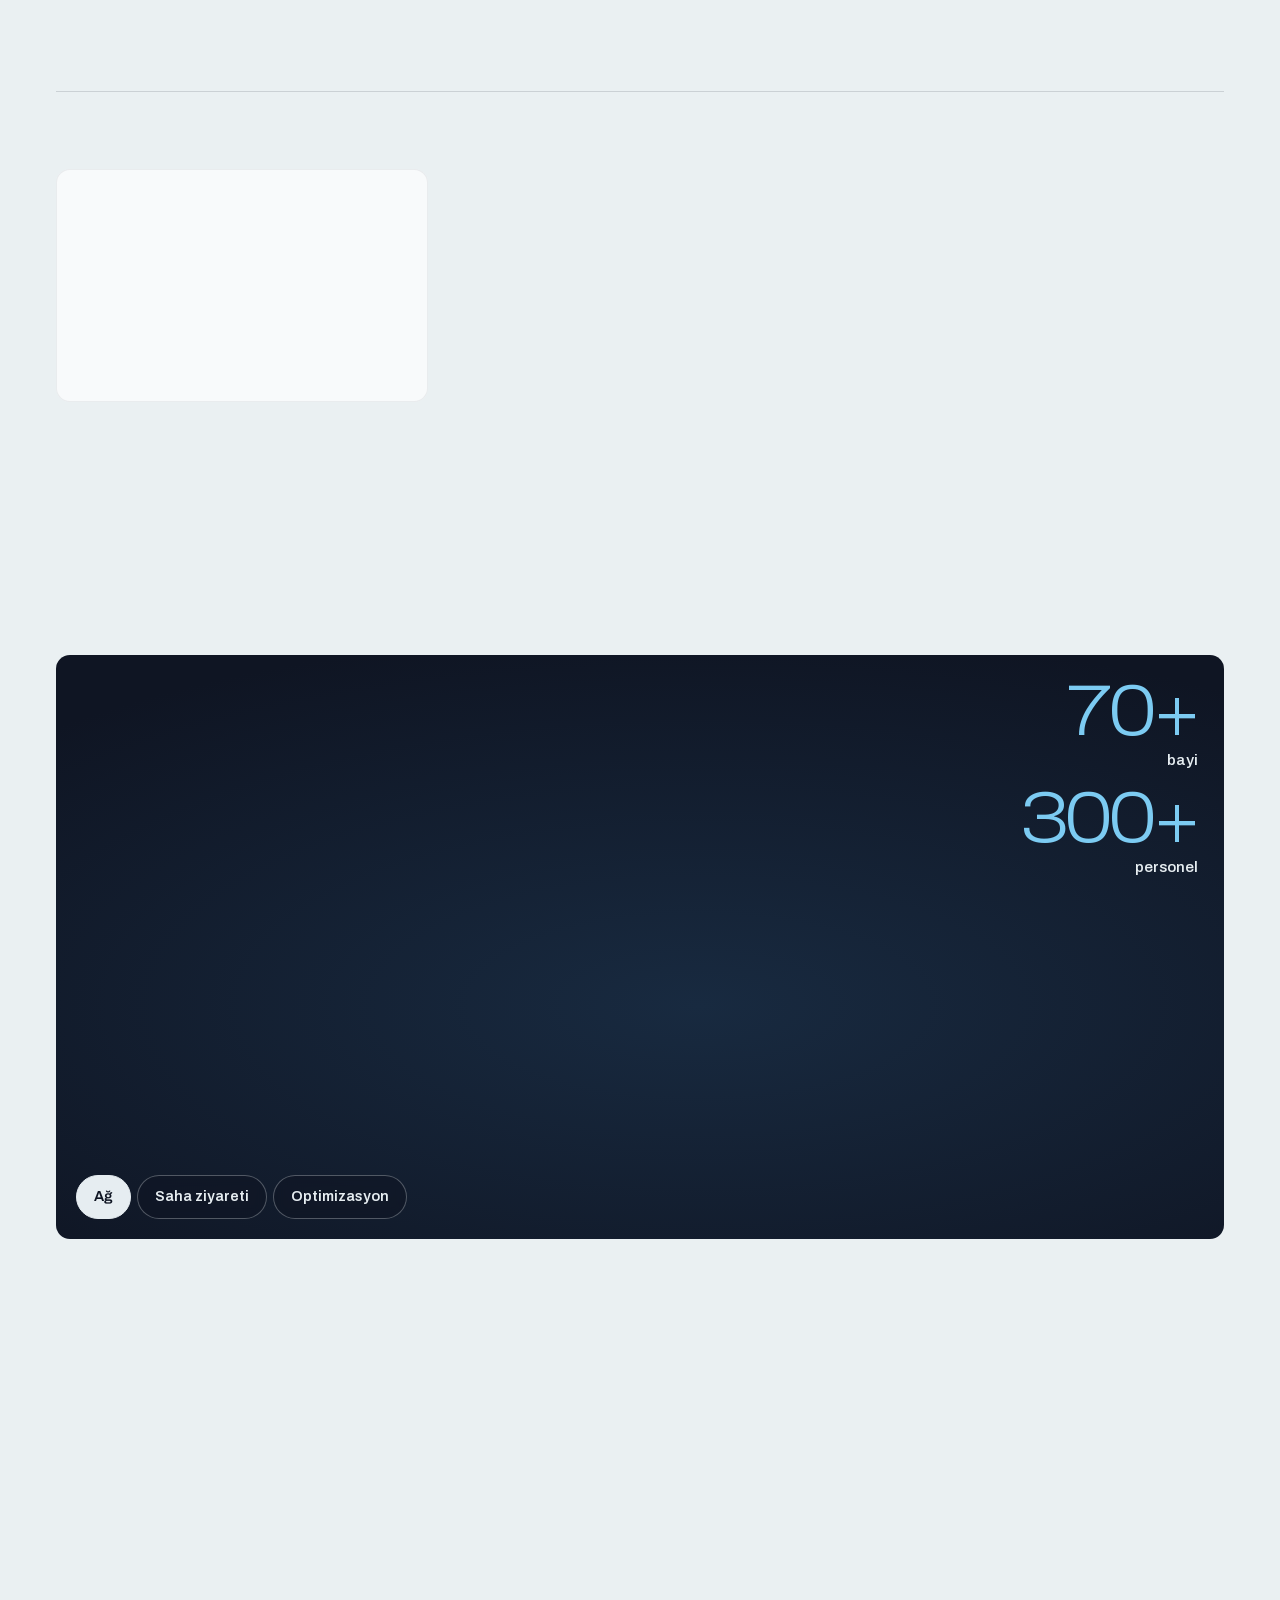
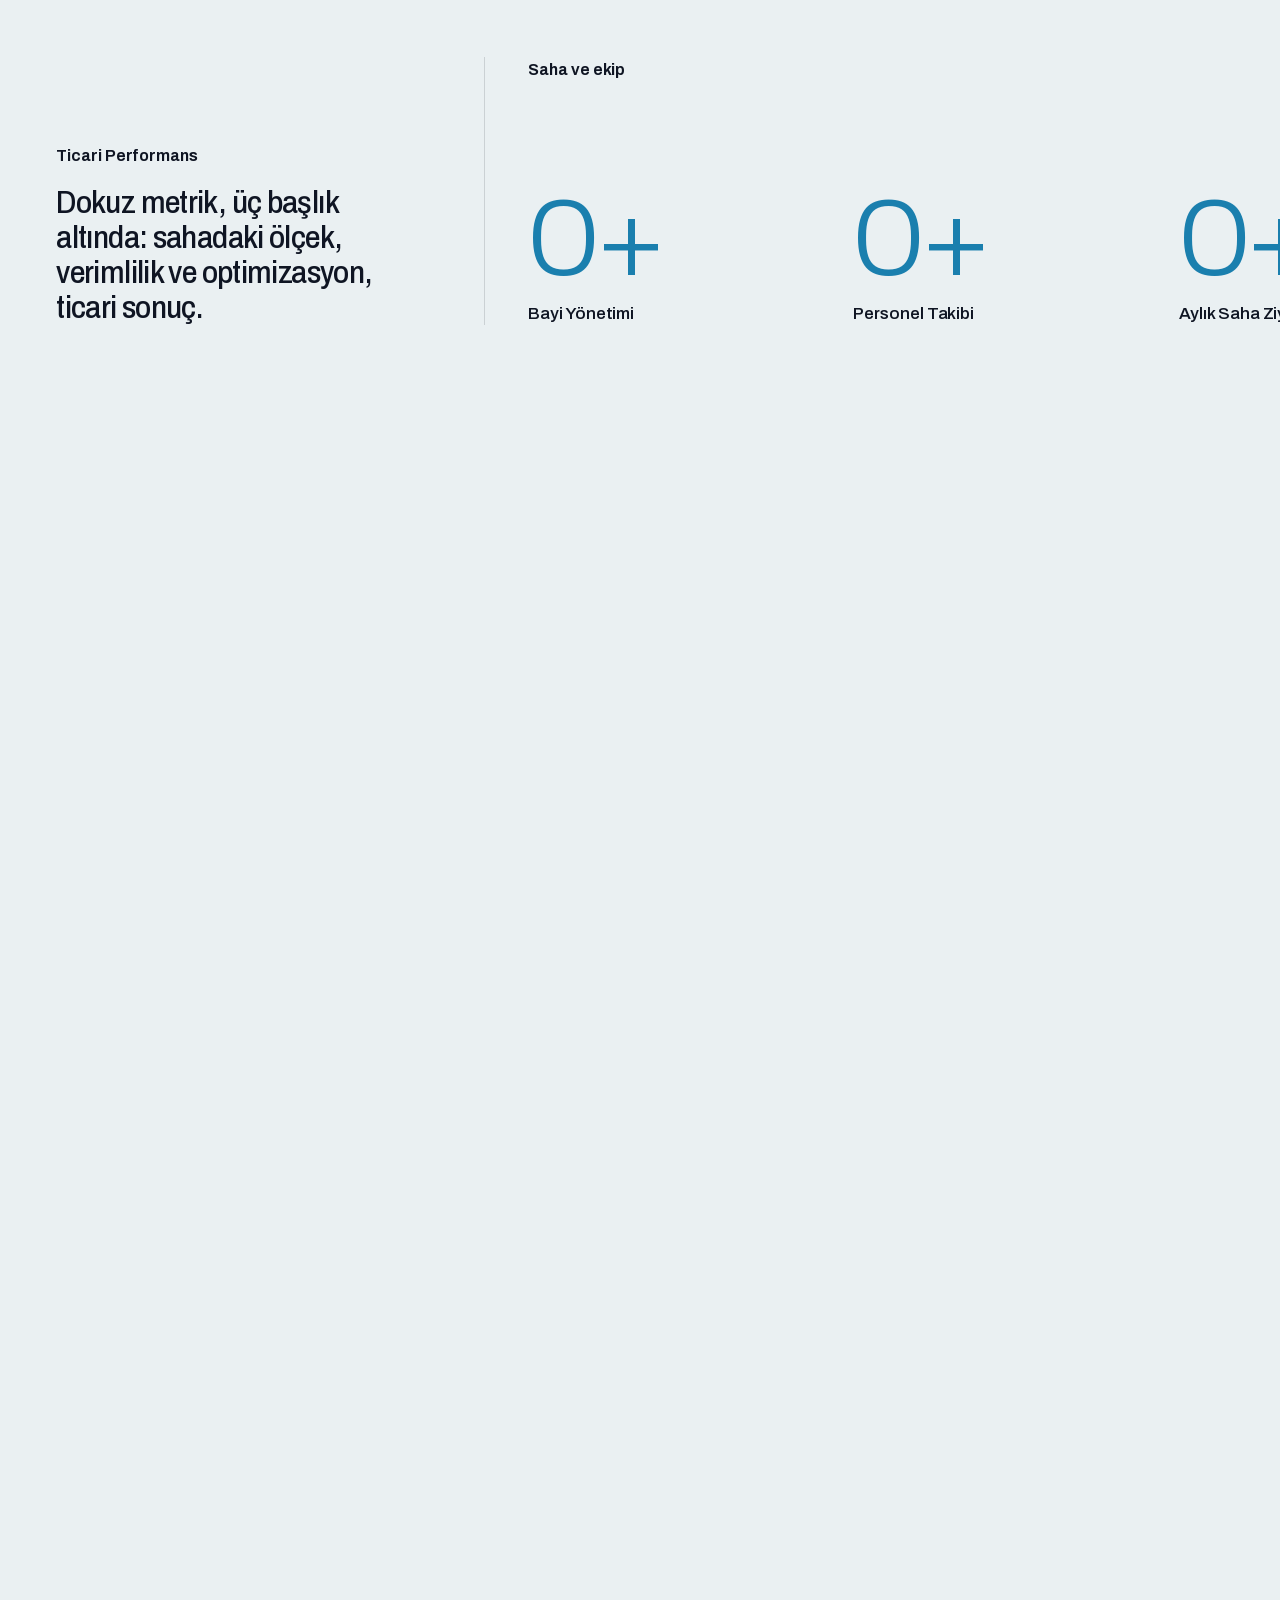
==== commit 7d7b9ef1: "ışık teli ve canlı ağ - İlk ekrandaki ufuk çizgisi artık tuvalde çiziliyor: fareyle esniyor, açılışt" ====
--- a/index.html
+++ b/index.html
@@ -88,6 +88,8 @@
           <img class="sc-stage__poster film__poster" src="public/video/poster.jpg" alt="" width="1920" height="1080">
         </picture>
         <video class="film__video" data-sc-scrub data-src-desktop="public/video/hero.mp4" data-src-mobile="public/video/hero-mobile.mp4" muted playsinline aria-hidden="true"></video>
+        <!-- Işık teli: filmin ilk karelerindeki çizgi burada çizilir, fareyle titreşir -->
+        <canvas class="film__wire" aria-hidden="true"></canvas>
         <picture class="film__still">
           <source media="(max-width: 860px)" srcset="public/video/still-mobile.jpg">
           <img src="public/video/still.jpg" alt="" loading="lazy" width="1920" height="1080">
@@ -297,6 +299,24 @@
         </article>
       </div>
 
+      <!-- Canlı ağ: filmdeki 70 bayi ve 300 personel burada dokunulabilir. Sürükleyerek döner,
+           görünüm düğmeleri gerçek metrikleri gösterir (70+, 300+, 15+, %62). -->
+      <figure class="net wrap" aria-labelledby="net-title">
+        <div class="net__head">
+          <h3 class="net__title" id="net-title" data-reveal="lines" data-i18n="net.title">Sahadaki ağ</h3>
+          <p class="net__sub" data-reveal="fade" data-i18n="net.sub">Yönettiğim perakende kanalı: 70+ bayi ve 300+ personel. Sürükleyerek çevir, görünümü değiştir.</p>
+        </div>
+        <div class="net__stage">
+          <canvas class="net__canvas" role="img" aria-label="70 bayi ve 300 personelden oluşan ağın etkileşimli görseli" data-i18n-attr="aria-label:net.aria"></canvas>
+          <div class="net__readout" aria-live="polite"></div>
+          <div class="net__modes" role="group" aria-label="Görünüm" data-i18n-attr="aria-label:net.modes">
+            <button type="button" data-mode="ag" aria-pressed="true" data-i18n="net.m.ag">Ağ</button>
+            <button type="button" data-mode="saha" aria-pressed="false" data-i18n="net.m.saha">Saha ziyareti</button>
+            <button type="button" data-mode="opt" aria-pressed="false" data-i18n="net.m.opt">Optimizasyon</button>
+          </div>
+        </div>
+      </figure>
+
       <!-- Türk Telekom metrikleri. Masaüstünde yatay şerit (kaydırmayla yana akar), mobilde gruplu liste -->
       <div class="ledger" id="ticari-performans" aria-label="Türk Telekom ticari performans metrikleri" data-i18n-attr="aria-label:aria.ledger">
         <div class="ledger__stage">
--- a/assets/css/main.css
+++ b/assets/css/main.css
@@ -600,6 +600,9 @@
   transition: background-color 250ms var(--ease);
 }
 .gantt__bar::before { content: ""; position: absolute; inset: -8px -5px; }
+/* Yalnızca yılı bilinen kayıt: süre iddia etmeyen ince aralık çizgisi */
+.gantt__bar--range { height: 3px; bottom: calc(13px + var(--row) * 15px); border-radius: 2px; }
+.gantt__bar--range::before { inset: -11px -4px; }
 .gantt__fill {
   position: absolute; inset: 0; border-radius: inherit; background: var(--fg);
   transform: scaleX(var(--k, 0)); transform-origin: 0 50%;
@@ -821,3 +824,60 @@
   .is-reduced .flip:hover .flip__back, .is-reduced .flip:focus-visible .flip__back { opacity: 1; }
 }
 .is-reduced .jl { opacity: 1; }
+
+/* ---------------------------------------------------- ışık teli (ilk ekran) --
+   Filmin ilk karelerinde çizgi yok; aynı yere bu tuval çizer. Fareyle esner,
+   kaydırma başlayınca düzleşip filmdeki çizgiye devreder. */
+.film__wire { position: absolute; inset: 0; width: 100%; height: 100%; z-index: 1; pointer-events: none; }
+.is-reduced .film__wire, html:not(.js) .film__wire { display: none; }
+
+/* ------------------------------------------------------------- canlı ağ --
+   Filmin gece paletinde bir sahne; tema ne olursa olsun gece zemini. */
+.net { padding-block: clamp(1rem, 3vw, 2.5rem) clamp(4rem, 8vw, 7rem); }
+.net__head { max-width: 48rem; }
+.net__title { font-size: clamp(2rem, 4.2vw, 4.2rem); font-weight: 800; font-stretch: 74%; line-height: 0.95; letter-spacing: -0.03em; }
+.net__sub { margin-top: 0.9rem; color: var(--fg-soft); }
+.net__stage {
+  position: relative; margin-top: clamp(1.75rem, 3.5vw, 2.75rem);
+  aspect-ratio: 16 / 8; min-height: 24rem; border-radius: var(--r); overflow: hidden; isolation: isolate;
+  background: radial-gradient(120% 95% at 55% 60%, #182A40 0%, var(--night) 68%);
+  color: var(--bone);
+}
+.net__canvas { position: absolute; inset: 0; width: 100%; height: 100%; cursor: grab; touch-action: pan-y; }
+.net__canvas.is-drag { cursor: grabbing; }
+.net__readout {
+  position: absolute; top: clamp(1rem, 2vw, 1.75rem); right: clamp(1rem, 2vw, 1.75rem); z-index: 2;
+  display: flex; flex-direction: column; align-items: flex-end; gap: 0.9rem; text-align: right; pointer-events: none;
+}
+.net__fig { display: flex; flex-direction: column; align-items: flex-end; }
+.net__num {
+  font-size: clamp(2.6rem, 5.6vw, 5.2rem); font-weight: 260; font-stretch: 118%;
+  line-height: 0.88; letter-spacing: -0.04em; color: var(--pool-night); font-variant-numeric: tabular-nums;
+}
+.net__cap { margin-top: 0.3rem; font-size: 0.95rem; font-weight: 550; color: var(--bone); }
+.net__note { font-size: 0.85rem; color: var(--bone-soft); }
+.net__modes {
+  position: absolute; left: clamp(0.75rem, 1.6vw, 1.25rem); bottom: clamp(0.75rem, 1.6vw, 1.25rem); z-index: 2;
+  display: flex; flex-wrap: wrap; gap: 0.4rem;
+}
+.net__modes button {
+  min-height: 44px; padding: 0.55rem 1.05rem; border-radius: 999px;
+  border: 1px solid rgb(230 237 241 / 0.3); background: rgb(15 21 35 / 0.55); color: var(--bone);
+  font: inherit; font-size: 0.9rem; font-weight: 600; cursor: pointer;
+  -webkit-backdrop-filter: blur(6px); backdrop-filter: blur(6px);
+  transition: background-color 250ms var(--ease), color 250ms var(--ease), border-color 250ms var(--ease);
+}
+.net__modes button:hover { border-color: rgb(230 237 241 / 0.6); }
+.net__modes button[aria-pressed="true"] { background: var(--bone); color: var(--night); border-color: var(--bone); }
+.net__modes button:active { transform: scale(0.98); }
+.net__modes button:focus-visible { outline-color: var(--bone); }
+
+@media (max-width: 860px) {
+  .net__stage { aspect-ratio: 4 / 5; min-height: 0; }
+  .net__readout { left: 1rem; right: auto; align-items: flex-start; text-align: left; flex-direction: row; gap: 1.5rem; }
+  .net__fig { align-items: flex-start; }
+  .net__num { font-size: clamp(2.2rem, 11vw, 3.2rem); }
+  .net__modes { left: 0.75rem; right: 0.75rem; }
+  .net__modes button { flex: 1 1 auto; padding-inline: 0.6rem; font-size: 0.85rem; }
+}
+
